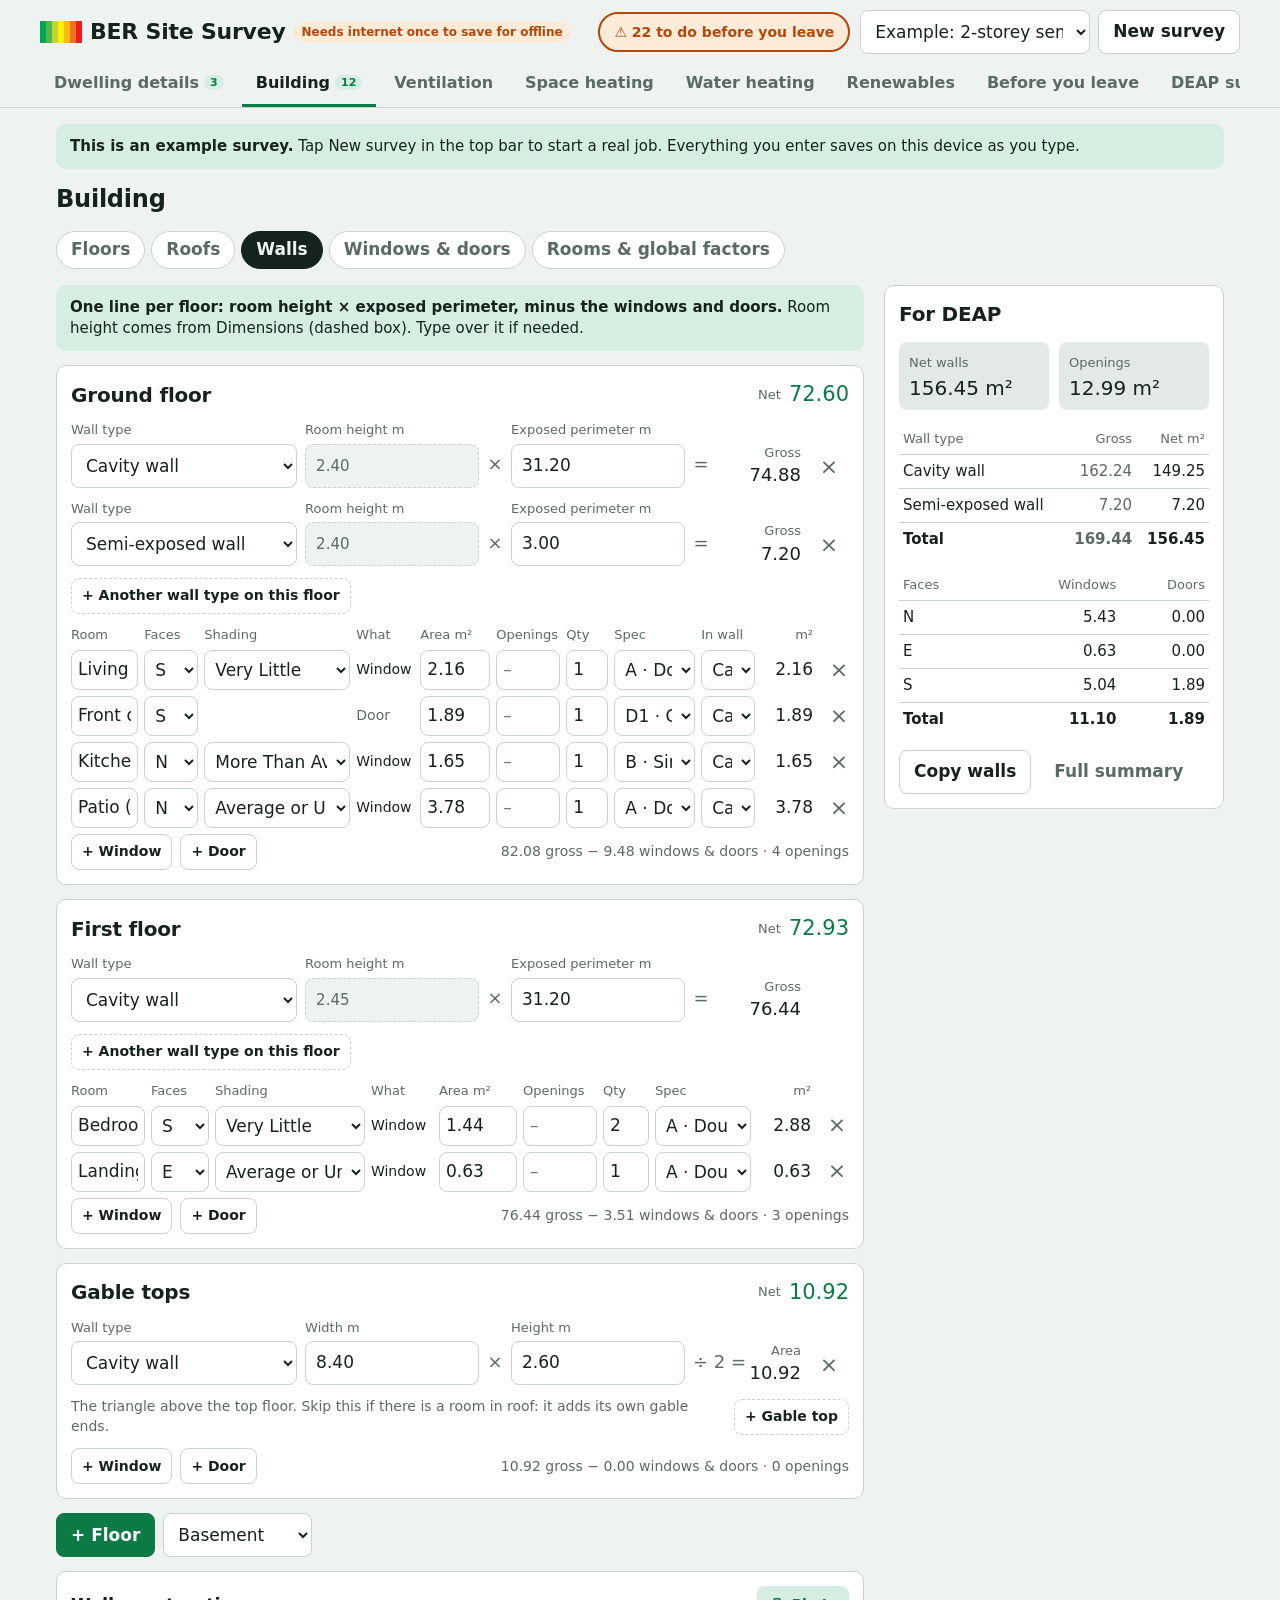
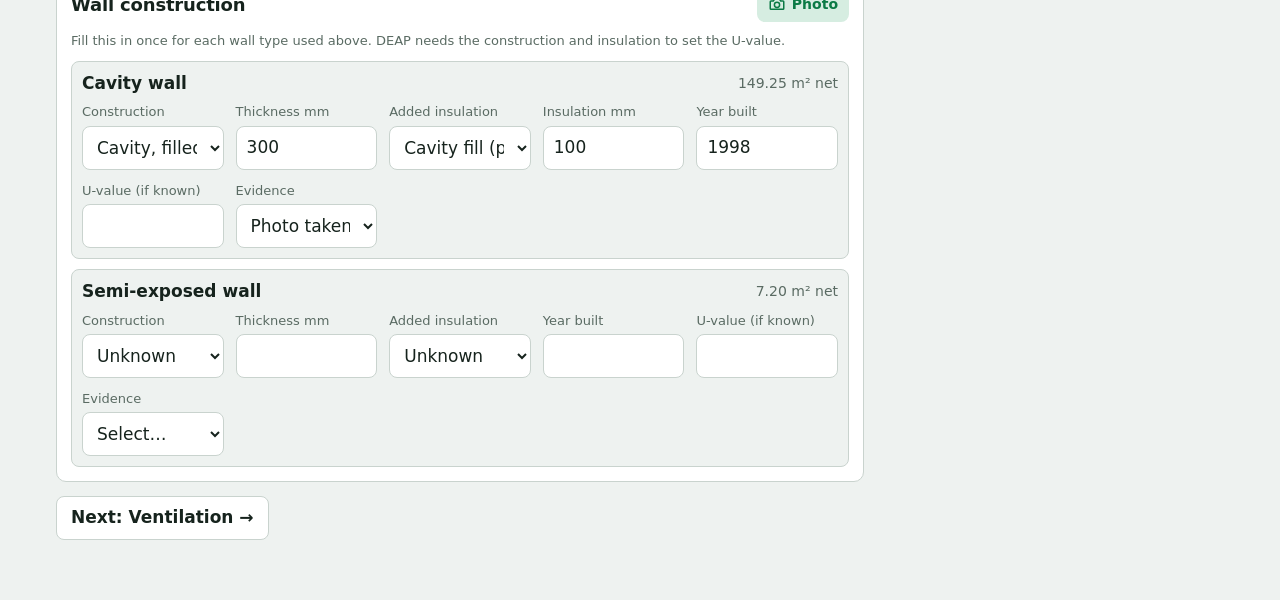
==== index.html @ 6027332b "Secondary heating: Closed stove is now Closed room heater The app option is renamed to DEAP's name, " ====
<!doctype html>
<html lang="en-IE">
<head>
<meta charset="utf-8">
<meta name="viewport" content="width=device-width, initial-scale=1, viewport-fit=cover">
<meta name="apple-mobile-web-app-capable" content="yes">
<meta name="mobile-web-app-capable" content="yes">
<meta name="apple-mobile-web-app-title" content="BER Survey">
<meta name="apple-mobile-web-app-status-bar-style" content="default">
<meta name="theme-color" content="#0b7a45">
<link rel="manifest" href="manifest.webmanifest">
<link rel="apple-touch-icon" href="apple-touch-icon.png">
<link rel="icon" href="icon-192.png">
<title>BER Site Survey</title>
<style>.offline-badge{font:600 12px/1 var(--f-body,system-ui);padding:5px 8px;border-radius:999px;white-space:nowrap}.offline-badge.ok{background:var(--accent-soft,#d6ede1);color:var(--accent,#0b7a45)}.offline-badge.wait{background:var(--warn-soft,#fdebd9);color:var(--warn,#b54708)}</style>
<style>:root{padding-top:env(safe-area-inset-top,0px);padding-bottom:env(safe-area-inset-bottom,0px)}body{margin:0}[hidden]{display:none!important}img{max-width:100%}</style>
<style>
/* Layout: sticky header + six DEAP section tabs; form groups in a two-up grid; walls column with a sticky DEAP totals panel beside it on iPad, stacked on phone */
:root{
  --bg:#eef2f0; --surface:#ffffff; --sunk:#e3e9e6; --line:#c9d3ce;
  --ink:#16231d; --muted:#5a6b63; --accent:#0b7a45; --accent-ink:#ffffff; --accent-soft:#d6ede1;
  --warn:#b54708; --warn-soft:#fdebd9; --danger:#b42318;
  --f-display:-apple-system,BlinkMacSystemFont,"SF Pro Display",system-ui,"Segoe UI",Roboto,sans-serif;
  --f-body:-apple-system,BlinkMacSystemFont,"SF Pro Text",system-ui,"Segoe UI",Roboto,sans-serif;
  --f-num:-apple-system,BlinkMacSystemFont,"SF Pro Text",system-ui,"Segoe UI",Roboto,sans-serif;
  --r:10px;
}
@media (prefers-color-scheme:dark){:root:not([data-theme="light"]){
  --bg:#101714; --surface:#18221d; --sunk:#0c120f; --line:#2c3a33;
  --ink:#e4ece8; --muted:#94a69d; --accent:#3cc47f; --accent-ink:#06170e; --accent-soft:#173828;
  --warn:#f59e4b; --warn-soft:#3a2413; --danger:#f0776b; color-scheme:dark}}
:root[data-theme="dark"]{
  --bg:#101714; --surface:#18221d; --sunk:#0c120f; --line:#2c3a33;
  --ink:#e4ece8; --muted:#94a69d; --accent:#3cc47f; --accent-ink:#06170e; --accent-soft:#173828;
  --warn:#f59e4b; --warn-soft:#3a2413; --danger:#f0776b; color-scheme:dark}
*{box-sizing:border-box}
body{background:var(--bg);color:var(--ink);font:17px/1.4 var(--f-body);-webkit-text-size-adjust:100%;-webkit-font-smoothing:antialiased}
.num,td.n,.v,.wnet,.fcalc{font-variant-numeric:tabular-nums}
button,input,select,textarea{font:inherit;color:inherit}
.num,input[inputmode=decimal],input[inputmode=numeric]{font-family:var(--f-num);font-variant-numeric:tabular-nums}
h1,h2,h3{font-family:var(--f-display);font-weight:700;margin:0;text-wrap:balance;letter-spacing:-.01em}
.label{font-family:var(--f-body);font-weight:500;font-size:13px;color:var(--muted)}

header.top{position:sticky;top:env(safe-area-inset-top,0px);z-index:5;background:var(--bg);border-bottom:1px solid var(--line);padding:10px 16px 0}
.top-row{display:flex;gap:10px;align-items:center;flex-wrap:wrap;max-width:1200px;margin:0 auto}
.brand{display:flex;align-items:center;gap:8px;margin-right:auto}
.bands{display:flex;height:22px}
.bands i{width:6px}
.brand h1{font-size:22px}
.survey-pick{display:flex;gap:8px;align-items:center}
.survey-pick select{max-width:230px}
@media (max-width:520px){.survey-pick{width:100%}.survey-pick select{flex:1;max-width:none}}
.tabs{display:flex;gap:4px;max-width:1200px;margin:8px auto 0;overflow-x:auto}
.tab{border:0;background:none;padding:10px 14px;font-family:var(--f-display);font-weight:600;font-size:16px;color:var(--muted);border-bottom:3px solid transparent;cursor:pointer;white-space:nowrap}
.tab[aria-selected=true]{color:var(--ink);border-bottom-color:var(--accent)}
.tab .soon{font-size:11px;color:var(--muted);margin-left:4px}

main{max-width:1200px;margin:0 auto;padding:16px 16px 60px}
.layout{display:grid;grid-template-columns:minmax(0,1fr) 340px;gap:20px;align-items:start}
@media (max-width:1100px){.layout{grid-template-columns:minmax(0,1fr)}}
.stack{display:flex;flex-direction:column;gap:14px;min-width:0}

input[type=text],input[type=date],input:not([type]),input[inputmode],select,textarea{background:var(--surface);border:1px solid var(--line);border-radius:8px;padding:9px 10px;min-height:44px;width:100%;min-width:0}
input:focus,select:focus,textarea:focus,button:focus-visible{outline:2px solid var(--accent);outline-offset:1px}
.btn{min-height:44px;padding:0 14px;border-radius:8px;border:1px solid var(--line);background:var(--surface);cursor:pointer;font-weight:600;white-space:nowrap}
.btn.primary{background:var(--accent);color:var(--accent-ink);border-color:var(--accent)}
.btn.ghost{background:none;border-color:transparent;color:var(--muted)}
.btn.danger{color:var(--danger)}
.btn.armed{background:var(--danger);color:#fff;border-color:var(--danger)}
.btn.small{min-height:36px;padding:0 10px;font-size:14px}

.intro{background:var(--accent-soft);border-radius:var(--r);padding:12px 14px;font-size:15px}
.intro b{font-weight:600}

.wall{background:var(--surface);border:1px solid var(--line);border-radius:var(--r);padding:14px;display:flex;flex-direction:column;gap:12px}
.wall-head{display:grid;grid-template-columns:76px minmax(0,1fr) 96px 96px;gap:10px;align-items:end}
.wall-head .span2{grid-column:span 2}
.wall-head .wtype{grid-column:1/4}
@media (max-width:520px){.wall-head{grid-template-columns:72px minmax(0,1fr) minmax(0,1fr)}.wall-head>.field:nth-child(2){grid-column:2/4}.wall-head .wtype{grid-column:1/3}}
.field{display:flex;flex-direction:column;gap:4px;min-width:0}
.seg{display:inline-flex;background:var(--sunk);border-radius:8px;padding:3px;gap:2px}
.seg button{border:0;background:none;padding:6px 12px;border-radius:6px;min-height:36px;cursor:pointer;font-weight:600;color:var(--muted)}
.seg button[aria-pressed=true]{background:var(--surface);color:var(--ink);box-shadow:0 1px 2px rgba(0,0,0,.15)}
.dirsel{font-weight:700;font-size:17px;text-align:center;background:var(--accent-soft)!important;border-color:var(--accent)!important}
input.auto::placeholder{color:var(--muted);font-size:15px}
input.auto{border-style:dashed;background:var(--bg)}
.wnetbox{display:flex;flex-direction:column;align-items:flex-end;justify-content:flex-end;min-height:44px}
.wnet{font-family:var(--f-num);font-size:21px;color:var(--accent)}
.wall.floor{gap:12px}
.fline{display:grid;grid-template-columns:minmax(0,1.3fr) minmax(0,1fr) 16px minmax(0,1fr) 16px 84px 40px;gap:8px;align-items:end}
.fline.old{grid-template-columns:minmax(0,1fr) 72px minmax(0,1.2fr) minmax(0,.8fr) 16px minmax(0,.8fr) 16px 84px 40px}
.sym{align-self:end;padding-bottom:11px;color:var(--muted);text-align:center;font-size:18px;white-space:nowrap}
.gross{display:flex;flex-direction:column;justify-content:flex-end;align-items:flex-end;min-height:44px}
.gross .v{font-family:var(--f-num);font-size:18px}
.xsp{width:40px}
.btn.dashed{border-style:dashed}
.ftbl{display:flex;flex-direction:column;gap:6px}
#rirSec{scroll-margin-top:200px}
.oprow{display:grid;grid-template-columns:minmax(0,1fr) 58px 150px 62px 78px 74px 46px minmax(0,1.3fr) 54px 32px;gap:6px;align-items:center}
.oprow.inw{grid-template-columns:minmax(0,1fr) 54px 146px 58px 70px 64px 42px minmax(0,1.2fr) minmax(0,.8fr) 52px 30px}
.oprow select,.oprow input{min-height:40px;padding:6px 6px}
.oph{font-family:var(--f-body);font-weight:500;font-size:13px;color:var(--muted)}
.oprow .r{text-align:right}
.kind{font-size:14px}.kind.door{color:var(--muted)}
@media (max-width:640px){
  .fline,.fline.old{grid-template-columns:1fr 1fr;row-gap:6px}.fline .sym{display:none}.fline .xsp{display:none}
  .oprow,.oprow.inw{grid-template-columns:64px 1fr 1fr 40px;padding:8px;background:var(--bg);border-radius:8px}.oprow>input:first-child{grid-column:1/-1}.oph{display:none}
}
.wrow{display:grid;grid-template-columns:52px minmax(0,1fr) auto 84px;gap:12px;align-items:center;padding:10px 14px}
.wrow .dir{min-height:44px;display:flex;align-items:center;justify-content:center;border-radius:8px;background:var(--accent-soft);font-weight:700;font-size:17px}
.wrow-m{display:flex;flex-direction:column;gap:6px;min-width:0}
.wrow .wnet{text-align:right}
.chips{display:flex;flex-wrap:wrap;gap:8px;align-items:center}
.chip{display:inline-flex;gap:6px;align-items:center;min-height:36px;padding:0 10px;border-radius:18px;background:var(--sunk);font-size:14px;border:0;color:inherit;cursor:pointer}
span.chip{min-height:28px;cursor:default;font-size:13px}
.code{background:var(--accent);color:var(--accent-ink);border-radius:4px;padding:0 6px;font-size:12px;font-weight:700}
.code.door{background:var(--muted);color:var(--surface)}
.code.big{font-size:18px;padding:2px 10px;border-radius:6px}
.oppanel{background:var(--bg);border:1px solid var(--line);border-radius:var(--r);padding:12px;display:flex;flex-direction:column;gap:12px}
.oppanel h4{margin:0;font-family:var(--f-display);font-size:17px}
.opgrid{display:grid;grid-template-columns:repeat(4,minmax(0,1fr));gap:10px}
@media (max-width:520px){.opgrid{grid-template-columns:1fr 1fr}}
.tchips{display:flex;flex-wrap:wrap;gap:6px}
.tchip{min-height:44px;padding:0 12px;border-radius:8px;border:1px solid var(--line);background:var(--surface);font-weight:600;font-size:15px;cursor:pointer}
.tchip[aria-pressed=true]{border:2px solid var(--accent);background:var(--accent-soft)}
.tchip.add{border-style:dashed;color:var(--muted);font-weight:400}
.otype{background:var(--surface)}
.rir{background:var(--surface)}
.rir-in{grid-template-columns:repeat(auto-fill,minmax(150px,1fr))!important}
input.calc{border:1px dashed var(--accent);background:var(--accent-soft)}
input.calc::placeholder{color:var(--accent);opacity:.9}
.label.calc{color:var(--accent)}
.rir-ins{display:grid;grid-template-columns:130px repeat(4,minmax(110px,1fr));gap:8px 10px;align-items:center;min-width:560px}
.sr{position:absolute;width:1px;height:1px;overflow:hidden;clip:rect(0 0 0 0);white-space:nowrap}
.x{min-height:40px;width:40px;border:0;background:none;color:var(--muted);font-size:22px;cursor:pointer;border-radius:8px}

.wall-foot{display:flex;align-items:center;gap:10px;flex-wrap:wrap;border-top:1px dashed var(--line);padding-top:12px}
.warn{background:var(--warn-soft);color:var(--warn);padding:6px 10px;border-radius:8px;font-size:14px}

aside.panel{position:sticky;top:calc(env(safe-area-inset-top,0px) + 110px);background:var(--surface);border:1px solid var(--line);border-radius:var(--r);padding:14px;display:flex;flex-direction:column;gap:14px}
@media (max-width:1100px){aside.panel{position:static}}
.totals{display:grid;grid-template-columns:1fr 1fr;gap:10px}
.totals div{background:var(--sunk);border-radius:8px;padding:8px 10px}
.totals .v{font-family:var(--f-num);font-size:20px;display:block}
.tbl-wrap{overflow-x:auto}
table{border-collapse:collapse;width:100%;font-size:15px}
th,td{text-align:left;padding:6px 4px;border-bottom:1px solid var(--line)}
th{font-family:var(--f-body);font-weight:500;font-size:13px;color:var(--muted)}
td.n,th.n{text-align:right;font-family:var(--f-num);font-variant-numeric:tabular-nums}
tr.tot td{font-weight:600;border-bottom:0}
.muted{color:var(--muted)}
.row{display:flex;gap:8px;flex-wrap:wrap;align-items:center}
.types{display:flex;flex-direction:column;gap:6px}
.types .row input{flex:1}
.note{font-size:14px;color:var(--muted)}
.toast{position:fixed;left:50%;bottom:calc(20px + env(safe-area-inset-bottom,0px));transform:translateX(-50%);background:var(--ink);color:var(--bg);padding:10px 16px;border-radius:8px;font-weight:600;z-index:10}
.card{background:var(--surface);border:1px solid var(--line);border-radius:var(--r);padding:16px;display:flex;flex-direction:column;gap:10px;max-width:760px}
textarea{min-height:140px;font-family:var(--f-num);font-size:13px}
@media (prefers-reduced-motion:no-preference){.wall{transition:border-color .2s}}
.tab .cnt{font-family:var(--f-num);font-size:11px;background:var(--accent-soft);color:var(--accent);border-radius:9px;padding:1px 6px;margin-left:5px;vertical-align:2px}
.xfer summary{cursor:pointer;min-height:28px}
.subnav{display:flex;gap:6px;overflow-x:auto;padding-bottom:2px}
.subnav button{border:1px solid var(--line);background:var(--surface);border-radius:20px;padding:0 14px;min-height:38px;font-weight:600;cursor:pointer;white-space:nowrap;color:var(--muted)}
.subnav button[aria-pressed=true]{background:var(--ink);color:var(--bg);border-color:var(--ink)}
.group{background:var(--surface);border:1px solid var(--line);border-radius:var(--r);padding:14px;display:flex;flex-direction:column;gap:10px;min-width:0}
.group h3{font-size:18px}
.grid{display:grid;grid-template-columns:repeat(auto-fill,minmax(190px,1fr));gap:12px;align-items:start}
.grid .wide{grid-column:1/-1}
.seg.yn button{min-width:56px}
.multi{display:flex;flex-wrap:wrap;gap:6px}
.multi label{display:flex;align-items:center;gap:8px;border:1px solid var(--line);border-radius:8px;padding:0 12px;min-height:44px;cursor:pointer;background:var(--surface)}
.multi input{width:20px;height:20px;accent-color:var(--accent)}
.lrow{border:1px solid var(--line);border-radius:8px;padding:10px;display:flex;flex-direction:column;gap:8px;background:var(--bg)}
.lrow .grid{grid-template-columns:repeat(auto-fill,minmax(140px,1fr));align-items:end}
.lrow-h{display:flex;align-items:center;justify-content:space-between}
.fcalc{background:var(--accent-soft);border-radius:8px;padding:10px 12px;font-family:var(--f-num);font-size:15px}
.hint{font-size:13px;color:var(--muted)}
.report{background:var(--surface);border:1px solid var(--line);border-radius:var(--r);padding:20px;display:flex;flex-direction:column;gap:6px;min-width:0}
.rhead h2{font-size:26px;margin-bottom:6px}
.rsec{display:flex;flex-direction:column;gap:8px;padding-top:14px;min-width:0}
.rsec h3{font-size:21px;border-bottom:2px solid var(--accent);padding-bottom:4px}
.rsec h4{font-family:var(--f-display);font-size:16px;font-weight:600;color:var(--accent);margin:6px 0 0}
.rkv{display:grid;grid-template-columns:minmax(0,200px) minmax(0,1fr);gap:4px 18px;margin:0}
.rkv dt{color:var(--muted)}.rkv dd{margin:0;font-weight:600;min-width:0;overflow-wrap:anywhere}
.rcap{font-weight:600;margin-top:4px}
.rpart{display:flex;flex-direction:column;gap:4px;min-width:0}
.rtbl{font-size:14px;width:auto;min-width:min(100%,420px)}.rtbl td,.rtbl th{padding:5px 8px;white-space:nowrap}
.rtbl tbody tr:nth-child(even){background:var(--sunk)}
.rnone{margin:0;color:var(--muted);font-style:italic}
.checks{background:var(--surface);border:1px solid var(--line);border-radius:var(--r);padding:16px;display:flex;flex-direction:column;gap:10px}
.chip{font-weight:600;font-size:14px;padding:4px 10px;border-radius:14px}
.chip.ok{background:var(--accent-soft);color:var(--accent)}.chip.bad{background:var(--warn-soft);color:var(--warn)}
.chk-list{list-style:none;margin:0;padding:0;display:flex;flex-direction:column}
.chk-list li{display:flex;align-items:center;gap:10px;padding:8px 0;border-top:1px solid var(--line)}
.chk-list .dot{width:10px;height:10px;border-radius:50%;flex:none;background:var(--danger)}
.chk-list li.check .dot{background:var(--warn)}
.leave-badge{font:700 14px/1 var(--f-body,system-ui);padding:9px 14px;border-radius:999px;white-space:nowrap;cursor:pointer;border:2px solid transparent;min-height:40px}
.leave-badge.w{background:var(--warn-soft);color:var(--warn);border-color:var(--warn)}.leave-badge.ok{background:var(--accent-soft);color:var(--accent)}
.lv-grp{display:flex;align-items:center;gap:8px;margin-top:8px;font-weight:800;font-size:14px;letter-spacing:.04em;text-transform:uppercase}
.lv-grp .dot{width:10px;height:10px;border-radius:50%}
.lv-grp.site{color:var(--danger)}.lv-grp.site .dot{background:var(--danger)}
.lv-grp.desk{color:var(--muted)}.lv-grp.desk .dot,.chk-list li.desk .dot{background:var(--muted)}
.lv-grp.noted{color:var(--accent)}.lv-grp.noted .dot,.chk-list li.noted .dot{background:var(--accent)}
.leave .why{font-size:12px;font-weight:600;color:var(--warn);background:var(--warn-soft);border-radius:6px;padding:2px 7px;margin-left:6px;white-space:nowrap}
.leave .chk-list li{flex-wrap:wrap}.leave .chk-list .ct{flex:1 1 220px}
.btn.cam{background:var(--accent-soft);color:var(--accent);border-color:var(--accent)}.btn.muted-b{color:var(--muted)}
.lv-big{display:block;width:100%;margin-top:10px;padding:16px;border-radius:12px;font:800 18px/1.2 var(--f-body,system-ui);text-align:center;border:2px solid var(--line);background:var(--surface);color:var(--ink)}
.lv-big.go{background:var(--accent);border-color:var(--accent);color:#fff;cursor:pointer}
.chk-list .ct{flex:1;min-width:0;display:flex;flex-direction:column}
.chk-list .cs{font-size:13px;color:var(--muted)}
.imgs{display:grid;grid-template-columns:repeat(auto-fill,minmax(220px,1fr));gap:12px}
.img{margin:0;display:flex;flex-direction:column;gap:6px;min-width:0}
.img img{width:100%;max-width:100%;border:1px solid var(--line);border-radius:8px;background:#fff}
.img figcaption{font-weight:600;font-size:14px}
.camhd{display:flex;align-items:center;justify-content:space-between;gap:12px}
.camhd h3{margin:0}
.btn.camb{display:inline-flex;align-items:center;gap:6px;color:var(--accent);background:var(--accent-soft);border-color:transparent;flex:none}
.pstrip{display:flex;gap:10px;flex-wrap:wrap}
.pfig{margin:0;width:112px;display:flex;flex-direction:column;gap:2px}
.pfig .pth{padding:0;border:1px solid var(--line);border-radius:8px;overflow:hidden;width:112px;height:96px;background:#fff;cursor:pointer;display:block}
.pfig .pth img{width:100%;height:100%;object-fit:cover;display:block}
.pfig input{border:0;border-bottom:1px solid transparent;border-radius:0;background:none;padding:2px 0;min-height:0;font-size:13px;color:var(--muted);width:100%;text-overflow:ellipsis}
.pfig input:focus{border-bottom-color:var(--accent);color:var(--ink);outline:none}
.prow{display:grid;grid-template-columns:170px 1fr;gap:12px;padding:12px 0;border-top:1px solid var(--line)}
.prow:first-child{border-top:0}
.prow .sn{font-weight:600;font-size:15px}.prow .sn small{display:block;font-weight:400;color:var(--muted);font-size:13px}
@media (max-width:560px){.prow{grid-template-columns:1fr}}
.pview{position:fixed;inset:0;z-index:50;background:rgba(0,0,0,.82);display:flex;flex-direction:column;align-items:center;justify-content:center;gap:12px;padding:20px}
.pview img{max-width:100%;max-height:calc(100% - 120px);border-radius:8px;background:#fff}
.pview .cap{color:#fff;font-weight:600;text-align:center}
.two{display:grid;grid-template-columns:repeat(auto-fit,minmax(min(100%,420px),1fr));gap:14px;align-items:start}
.ent-top{display:flex;gap:10px;align-items:center;flex-wrap:wrap}
.ent-top h2{font-size:22px;margin-right:auto}
.prog{height:8px;background:var(--sunk);border-radius:4px;overflow:hidden;width:100%}
.prog i{display:block;height:100%;background:var(--accent)}
.subnav .left{font-family:var(--f-num);font-size:12px;margin-left:6px;opacity:.75}
.subnav button.alldone{color:var(--accent)}
.ents{background:var(--surface);border:1px solid var(--line);border-radius:var(--r);overflow:hidden}
.ent{display:grid;grid-template-columns:52px minmax(0,220px) minmax(0,1fr);gap:4px 12px;align-items:center;padding:8px 12px 8px 4px;border-bottom:1px solid var(--line)}
.ent:last-child{border-bottom:0}
.ent-cap{padding:12px 14px 6px;font-family:var(--f-display);font-weight:600;font-size:17px;border-bottom:1px solid var(--line);background:var(--sunk)}
.ent-k{color:var(--muted);min-width:0;overflow-wrap:anywhere}
.ent-v{display:flex;flex-wrap:wrap;gap:6px;min-width:0}
.ent.done .ent-k,.ent.done .cp{opacity:.45}
.ent.done .cp b{text-decoration:line-through}
.ent.info{grid-template-columns:52px minmax(0,220px) minmax(0,1fr);background:var(--sunk)}
.tick{width:44px;height:44px;border-radius:10px;border:2px solid var(--line);background:var(--surface);cursor:pointer;font-size:22px;line-height:1;color:var(--accent-ink);justify-self:center}
.tick[aria-checked=true]{background:var(--accent);border-color:var(--accent)}
.cp{display:inline-flex;flex-direction:column;align-items:flex-start;gap:0;text-align:left;border:1px solid var(--line);background:var(--bg);border-radius:8px;padding:5px 10px;min-height:44px;justify-content:center;cursor:pointer;max-width:100%}
.cp b{font-weight:600;overflow-wrap:anywhere;white-space:pre-wrap}
.cp .label{font-size:11px}
.cp:active{background:var(--accent-soft)}
@media (max-width:600px){.ent{grid-template-columns:52px minmax(0,1fr)}.ent-v{grid-column:2}}
</style>

<header class="top">
  <div class="top-row">
    <div class="brand">
      <div class="bands" aria-hidden="true"><i style="background:#00a651"></i><i style="background:#50b848"></i><i style="background:#bed630"></i><i style="background:#fff200"></i><i style="background:#fdb913"></i><i style="background:#f37021"></i><i style="background:#ed1c24"></i></div>
      <h1>BER Site Survey</h1>
      <span class="offline-badge" id="offlineBadge" hidden></span>
    </div>
    <button class="leave-badge" id="leaveBadge" hidden></button>
    <div class="survey-pick">
      <select id="surveySel" aria-label="Current survey"></select>
      <button class="btn" id="newSurvey">New survey</button>
    </div>
  </div>
  <nav class="tabs" role="tablist" id="tabs"></nav>
</header>

<main id="main"></main>
<div class="toast" id="toast" hidden></div>

<script>
(function(){
const KEY='ber-survey-v1';
const ORIENTS=['N','NE','E','SE','S','SW','W','NW'];
const DEFAULT_TYPES=['Cavity wall','Solid wall','Timber frame','Hollow block','Semi-exposed wall','Unknown'];
// ---- DEAP survey schema ----
const YN={type:'yn'};
const OVERSHADE=['None or very little','Modest','Significant','Heavy'];
// window overshading in DEAP's own words, set on each window
const WIN_SHADE=['Very Little','Average or Unknown','More Than Average','Heavy'];
const OLD_SHADE={'None or very little':'Very Little','Modest':'Average or Unknown','Significant':'More Than Average','Heavy':'Heavy'};
const opShade=o=>o.kind==='door'?'':o.shade||'';
const FUELS=['Heating oil','Mains gas','Bulk LPG','Bottled LPG','Electricity','Wood pellets (bags)','Wood pellets (bulk)','Wood logs','Wood chips','Coal','Anthracite','Smokeless fuel','Solid multi-fuel','Peat briquettes','Sod peat','None'];
const F=(id,label,o)=>Object.assign({id,label,type:'text'},o||{});
const N=(id,label,o)=>F(id,label,Object.assign({type:'num'},o));
const S_=(id,label,options,o)=>F(id,label,Object.assign({type:'select',options},o));
const B=(id,label,o)=>F(id,label,Object.assign({type:'yn'},o));
const NOTES=id=>({title:'Notes',fields:[F(id||'notes','Notes',{type:'textarea',wide:1})]});
const is=(k,...v)=>d=>v.includes(d[k]);

const EVID=['Measured on site','Photo taken','Receipt / cert','Homeowner info','Assumed / default'];
const WALL_FIELDS=[
  S_('cons','Construction',['Unknown','Cavity, unfilled','Cavity, filled','Solid masonry','Hollow block','Stone','Timber frame','Steel frame','Other']),
  N('thick','Thickness mm',{int:1}),
  S_('ins','Added insulation',['Unknown','None','Cavity fill (pumped bead / fibre)','Internal dry-lining','External insulation','Built-in insulation (new build)']),
  N('insmm','Insulation mm',{int:1,show:d=>d.ins&&d.ins!=='None'&&d.ins!=='Unknown'}),
  F('year','Year built'),N('u','U-value (if known)'),S_('ev','Evidence',EVID)];

const WIN_FIELDS=[
  S_('glazing','Glazing type',['Single','Double','Double low-E','Triple','Triple low-E','Secondary glazing']),
  S_('frame','Frame',['PVC','Wood','Metal','Metal with thermal break','Composite']),
  S_('gap','Gap',['6 mm','12 mm','16 mm or more'],{show:d=>d.glazing!=='Single'}),S_('fill','Gas fill',['Air','Argon','Unknown'],{show:d=>d.glazing!=='Single'}),
  N('win_u','U-value (if certified)'),S_('win_u_src','U-value evidence',['Cert / datasheet on file','Label seen on window','None, use DEAP default']),F('win_year','Year installed')];
const DOOR_FIELDS=[S_('doortype','Door type',['Solid wood','Half glazed','Fully glazed','PVC','Composite','Insulated steel']),N('door_u','U-value (if certified)'),S_('door_u_src','U-value evidence',['Cert / datasheet on file','None, use DEAP default'])];
// Tab and field order follow the DEAP software tabs as listed in SEAI's DEAP Survey Guide
const PART=S_('part','Part of house',['Original','Extension 1','Extension 2','Extension 3']);
const SECTIONS=[
  {id:'details',name:'Dwelling details',groups:[
    {title:'Property',fields:[
      N('mprn','MPRN',{int:1}),
      F('_name','Property address',{wide:1}),
      F('eircode','Eircode'),F('county','County'),
      S_('dtype','Dwelling type',['Ground-floor apartment','Mid-floor apartment','Top-floor apartment','End of terrace house','Mid-terrace house','Semi-detached house','Detached house','Maisonette','Basement apartment']),
      N('year','Dwelling age (year built)',{int:1}),
      B('ext','Is there an extension?'),F('extyear','Extension age (year built)',{show:is('ext','Yes'),hint:'List each, e.g. 1995, 2008'}),
      N('storeys','No. of storeys',{int:1}),N('rooms','No. of habitable rooms',{int:1})]},
    {title:'Rating',fields:[
      S_('purpose','Purpose of rating',['Sale','Letting','Grant support','New dwelling for owner occupation','Other']),
      S_('rtype','Type of rating',['Existing','Provisional','New final']),
      F('date','Date of survey',{type:'date'}),F('client','Client'),F('client_tel','Client phone'),
      F('planning','Planning ref (new dwellings)')]},
    {title:'Sketches & photos',custom:'images'},
    {title:'Comment box',fields:[F('notes','Comments',{type:'textarea',wide:1})]}]},
  {id:'building',name:'Building',subs:[
    {id:'dims',name:'Floors',groups:[
      {title:'Storey heights and floor areas',hint:'Internal dimensions per storey. Room height is floor to ceiling. Enter room in roof as its own storey.',fields:[
        F('storeys','Storeys',{type:'list',add:'+ Storey',cols:[S_('level','Level',['Ground floor','First floor','Second floor','Third floor','Room in roof','Basement']),N('area','Floor area m²'),N('height','Storey height m')]}),
        F('_c','',{type:'calc',calc:'dims'})]},
      {title:'Living area',fields:[N('living','Living area m²',{hint:'Largest public room plus any open-plan space'}),F('_c2','',{type:'calc',calc:'livingFrac'})]},
      {title:'Heat loss floors',fields:[
        F('floors','Heat loss floors',{type:'list',add:'+ Heat loss floor',cols:[
          PART,S_('type','Floor type',['Solid ground floor','Suspended timber','Suspended concrete','Exposed floor (over outside air)','Semi-exposed (over garage)']),
          N('area','Area m²'),N('perim','Exposed perimeter m'),N('ins','Insulation mm'),N('u','U-value (if known)'),S_('ev','Evidence',EVID)]})]},
      NOTES()]},
    {id:'roofs',name:'Roofs',groups:[
      {title:'Heat loss roofs',fields:[
        F('roofs','Roofs',{type:'list',add:'+ Roof',cols:[
          PART,S_('type','Roof type',['Pitched, insulated at joists','Pitched, insulated at rafters','Flat roof','Room in roof'],{onpick:rirPick}),
          S_('attic','Attic space',['Ventilated','Unventilated','No attic']),
          N('area','Area m²'),N('ins','Insulation mm'),S_('mat','Insulation type',['Mineral wool','PIR / PUR board','EPS','Sheep wool','Unknown']),N('u','U-value (if known)'),S_('ev','Evidence',EVID)]})]},
      {title:'Room in roof',custom:'rir'},
      NOTES()]},
    {id:'walls',name:'Walls',walls:true},
    {id:'openings',name:'Windows & doors',groups:[
      {title:'Window types',custom:'wintypes'},
      {title:'Door types',custom:'doortypes'},
      {title:'Windows/doors draught stripping',fields:[
        N('op_total','Total openings',{int:1,phFn:()=>'('+wallOpCount()+' on walls)',hint:'Leave blank to use the openings from your walls'}),
        N('op_strip','Openings draught stripped',{int:1}),
        F('_c','',{type:'calc',calc:'drstrip'})]},
      {title:'What DEAP gets',custom:'deaplines'},
      {title:'Roof lights',fields:[
        F('rooflights','Roof lights',{type:'list',add:'+ Roof light',cols:[N('w','Width m'),N('h','Height m'),N('qty','Qty',{int:1}),S_('orient','Faces',['Horizontal'].concat(ORIENTS)),N('pitch','Pitch °')]})]},
      NOTES()]},
    {id:'fabric',name:'Rooms & global factors',groups:[
      {title:'Thermal bridging',fields:[
        S_('tb','Thermal bridging factor',['Default 0.15','Acceptable Construction Details 0.08','Calculated value']),
        N('y','y-value W/m²K',{show:is('tb','Calculated value')})]},
      {title:'Thermal mass',fields:[S_('mass','Thermal mass category',['Low','Medium-low','Medium','Medium-high','High'])]},
      NOTES()]}
  ]},
  {id:'vent',name:'Ventilation',groups:[
    {title:'Infiltration due to openings',fields:[
      N('chimneys','Chimneys',{int:1}),N('flues','Open flues',{int:1}),N('fans','Intermittent fans',{int:1}),
      N('vents','Background / passive vents',{int:1}),N('flueless','Flueless combustion room heaters',{int:1}),
      B('lobby','Draught lobby')]},
    {title:'Structural air tightness',fields:[
      B('tested','Pressure test done'),
      N('q50','Result m³/(h·m²) at 50 Pa',{show:is('tested','Yes')}),F('testcert','Test cert ref',{show:is('tested','Yes')}),
      S_('structure','Structure type',['Masonry','Timber frame or steel frame'],{show:d=>d.tested!=='Yes'}),
      S_('susfloor','Ground floor',['Solid','Suspended, sealed','Suspended, unsealed'],{show:d=>d.tested!=='Yes'}),
      N('hatches','Attic hatches',{int:1,show:d=>d.tested!=='Yes'}),N('hatches_ds','Attic hatches draught stripped',{int:1,show:d=>d.tested!=='Yes'}),
      S_('sheltered','Sheltered sides',['0','1','2','3','4'])]},
    {title:'Ventilation method',fields:[
      S_('mech','Ventilation method',['Natural ventilation','Positive input from loft','Positive input from outside','Whole-house extract','Balanced, with heat recovery (MVHR)','Balanced, no heat recovery']),
      F('mv_model','Make & model',{show:d=>d.mech&&d.mech!=='Natural ventilation'}),
      N('sfp','Specific fan power W/(l/s)',{show:d=>d.mech&&d.mech!=='Natural ventilation'}),
      N('hre','Heat recovery efficiency %',{show:is('mech','Balanced, with heat recovery (MVHR)')}),
      S_('ducts','Ducting',['Rigid','Flexible','Rigid and flexible'],{show:d=>d.mech&&d.mech!=='Natural ventilation'}),
      S_('ductins','Ducts insulated',['Yes','No','Not applicable'],{show:is('mech','Balanced, with heat recovery (MVHR)')})]},
    NOTES()]},
  {id:'heat',name:'Space heating',groups:[
    {title:'Main space and water heating system',fields:[
      S_('src','Heat source',['Oil boiler','Gas boiler','LPG boiler','Solid fuel boiler','Biomass boiler','Heat pump, air to water','Heat pump, ground to water','Heat pump, exhaust air','Electric storage heaters','Direct electric heaters','Solid fuel stove with back boiler','Range cooker boiler','Group heating scheme','District heating scheme','CHP','None']),
      S_('fuel','Fuel',FUELS),F('make','Make & model',{hint:'For HARP database lookup'}),
      N('eff','Efficiency % / SPF'),S_('eff_src','Efficiency evidence',['HARP database','Manufacturer datasheet','Commissioning cert','DEAP default']),F('harp','HARP reference'),F('hyear','Year installed'),
      B('cond','Condensing',{show:d=>/boiler/i.test(d.src||'')}),
      S_('flue','Flue type',['Open','Balanced','Fan assisted'],{show:d=>/boiler/i.test(d.src||'')}),
      B('inside','Boiler in heated space',{show:d=>/boiler/i.test(d.src||'')}),
      N('flow','Design flow temp °C',{show:d=>/heat pump/i.test(d.src||'')}),
      N('dlf','Distribution loss factor',{show:is('src','Group heating scheme','District heating scheme')})]},
    {title:'Controls and responsiveness',fields:[
      S_('emit','Heat emitters',['Radiators','Underfloor heating','Radiators and underfloor','Fan coil units','Storage heaters','Room heaters','Warm air']),
      F('controls','Controls present',{type:'multi',wide:1,options:['Programmer','Time switch','Room thermostat','Programmable room thermostat','Cylinder thermostat','TRVs','Boiler interlock','Time and temperature zone control','Weather compensator','Load compensator','Delayed start thermostat','Flow switch','Bypass','Boiler energy manager']})]},
    {title:'Pumps and fans',fields:[
      B('pump','Central heating pump'),B('pump_in','Pump in heated space',{show:is('pump','Yes')}),
      B('oilpump_in','Oil boiler fuel pump inside',{show:is('fuel','Heating oil')}),
      B('fluefan','Gas boiler flue fan',{show:d=>/Mains gas|LPG/.test(d.fuel||'')}),
      B('warmair','Warm air heating or fan coil radiators')]},
    {title:'Secondary heating system',fields:[
      S_('sec','Secondary system',['None','Open fire in grate','Open fire with back boiler','Closed room heater','Gas fire','Electric heater','Flueless gas heater','Other']),
      S_('secfuel','Fuel',FUELS,{show:d=>d.sec&&d.sec!=='None'}),N('seceff','Efficiency %',{show:d=>d.sec&&d.sec!=='None'})]},
    NOTES()]},
  {id:'water',name:'Water heating',groups:[
    {title:'Options',fields:[
      S_('src','Water heat source',['Same as main space heating','Secondary heating system','Electric immersion only','Instantaneous electric','Heat pump','Group heating scheme','Other']),
      B('combi','Combi boiler'),
      B('distloss','Distribution losses'),B('storeloss','Storage losses'),
      B('summer_imm','Supplementary electric water heating in summer'),
      S_('imm','Immersion',['None','Single','Dual'])]},
    {title:'Storage',fields:[
      B('cyl','Hot water cylinder'),
      N('vol','Water storage volume L',{show:is('cyl','Yes')}),
      S_('cylins','Insulation type',['Factory insulated','Loose jacket','None'],{show:is('cyl','Yes')}),
      N('cylmm','Insulation thickness mm',{show:is('cyl','Yes')}),
      B('indoors','Storage indoors',{show:is('cyl','Yes')}),
      B('cylstat','Cylinder thermostat',{show:is('cyl','Yes')}),
      S_('primins','Primary pipework insulated',['None','First 1 m from cylinder','All accessible pipework','Fully insulated'],{show:is('cyl','Yes')}),
      S_('primcirc','Primary circuit',['Pumped','Gravity'],{show:is('cyl','Yes')}),
      B('septime','Water separately timed',{show:is('cyl','Yes')})]},
    {title:'Showers and baths',fields:[
      F('showers','Showers',{type:'list',add:'+ Shower',cols:[S_('type','Shower type',['Vented mixer','Electric','Pumped / power','Mains pressure mixer']),N('flow','Flow l/min'),S_('restrict','Flow restrictor',['No','Yes']),S_('wwhr','WWHR',['No','Yes'])]}),
      N('baths','Baths',{int:1})]},
    {title:'Solar',fields:[
      B('solar','Solar thermal panels'),
      S_('coll','Collector type',['Flat plate','Evacuated tube'],{show:is('solar','Yes')}),
      N('aper','Aperture area m²',{show:is('solar','Yes')}),
      N('eta0','Zero loss collector efficiency',{show:is('solar','Yes')}),N('a1','Collector heat loss coefficient',{show:is('solar','Yes')}),
      S_('sorient','Orientation',ORIENTS,{show:is('solar','Yes')}),N('spitch','Tilt °',{show:is('solar','Yes')}),
      S_('sshade','Overshading',OVERSHADE,{show:is('solar','Yes')}),
      N('svol','Dedicated solar storage L',{show:is('solar','Yes')}),F('smodel','Make & model',{show:is('solar','Yes')})]},
    NOTES()]},
  {id:'gen',name:'Renewables',groups:[
    {title:'Solar PV',fields:[
      F('pv','PV arrays',{type:'list',add:'+ PV array',cols:[N('panels','Number of panels',{int:1}),N('wp','Peak power per panel W'),N('kwp','Array peak power kWp'),S_('orient','Orientation',ORIENTS),N('pitch','Tilt °'),S_('shade','Overshading',OVERSHADE),S_('ev','Evidence',['Cert / commissioning report','Panel label','Estimated'])]}),
      N('battery','Battery kWh'),F('pvmodel','Panels / inverter make')]},
    {title:'Wind',fields:[B('wind','Wind turbine'),N('windkw','Rated output kW',{show:is('wind','Yes')}),N('hub','Hub height m',{show:is('wind','Yes')})]},
    {title:'Micro-CHP',fields:[B('chp','Micro-CHP'),F('chpmodel','Make & model',{show:is('chp','Yes')}),N('chpeff','Electrical efficiency %',{show:is('chp','Yes')})]},
    NOTES()]},
  {id:'leave',name:'Before you leave',util:true},
  {id:'summary',name:'DEAP summary',util:true},
  {id:'entry',name:'Enter in DEAP',util:true},
  {id:'backup',name:'Backup',util:true}
];
const BSUBS=SECTIONS[1].subs;
const uid=()=>Math.random().toString(36).slice(2,9);
const n=v=>{const x=parseFloat(String(v).replace(',','.'));return isFinite(x)?x:0};
const f2=v=>(Math.round(v*100)/100).toFixed(2);

function blankWall(o){return Object.assign({id:uid(),name:'',orient:'S',type:DEFAULT_TYPES[0],shape:'rect',L:'',H:'',apex:'',area:'',ops:[]},o||{})}
function blankOp(kind,o){return Object.assign({id:uid(),kind:kind,name:'',a:'',qty:'1'},o||{})}
function newSurvey(name){return {id:uid(),name:name||'New survey',created:Date.now(),types:DEFAULT_TYPES.slice(),walls:[],data:{}}}
function exampleSurvey(){
  const s=newSurvey('Example: 2-storey semi');
  s.example=true;
  s.data={details:{dtype:'Semi-detached house',year:'1998',storeys:'2'},dims:{storeys:[{level:'Ground floor',area:'48.5',height:'2.40'},{level:'First floor',area:'48.5',height:'2.45'}],living:'16.2'},walltypes:{'Cavity wall':{cons:'Cavity, filled',thick:'300',ins:'Cavity fill (pumped bead / fibre)',insmm:'100',year:'1998',ev:'Photo taken'}},openings:{glazing:'Double',frame:'PVC',gap:'16 mm or more',doortype:'Composite'}};
  const A=(o)=>blankOp('window',o),D=(o)=>blankOp('door',o);
  s.walls=[
    blankWall({level:'Ground floor',name:'Ground floor',orient:'',L:'31.20',ops:[A({orient:'S',name:'Living',a:'2.16',shade:'Very Little'}),D({orient:'S',name:'Front door',a:'1.89'}),A({orient:'N',name:'Kitchen',a:'1.65',shade:'More Than Average',g:{glazing:'Single',frame:'Wood'}}),A({orient:'N',name:'Patio (glazed)',a:'3.78',shade:'Average or Unknown'})]}),
    blankWall({level:'Ground floor',name:'Ground floor',orient:'',type:'Semi-exposed wall',L:'3.00'}),
    blankWall({level:'First floor',name:'First floor',orient:'',L:'31.20',ops:[A({orient:'S',name:'Bedrooms',a:'1.44',qty:'2',shade:'Very Little'}),A({orient:'E',name:'Landing',a:'0.63',shade:'Average or Unknown'})]}),
    blankWall({shape:'tri',name:'Gable top',orient:'',L:'8.40',apex:'2.60'})
  ];
  return s;
}

let db;
function load(raw){
  if(raw===undefined){try{raw=localStorage.getItem(KEY)}catch(e){raw=null}}
  try{db=JSON.parse(raw||'null')}catch(e){db=null}
  if(!db||!db.surveys||!Object.keys(db.surveys).length){const s=exampleSurvey();db={surveys:{[s.id]:s},current:s.id,tab:'walls'}}
  if(!db.surveys[db.current])db.current=Object.keys(db.surveys)[0];
  Object.values(db.surveys).forEach(s=>{s.data=s.data||{};delete s.dwelling;const d=s.data;
    // v6: heat loss floors live on the Floors tab; draught stripping moved to Windows & doors; water source renamed
    if(d.floors&&d.floors.floors){d.dims=d.dims||{};if(!d.dims.floors)d.dims.floors=d.floors.floors;delete d.floors}
    if(d.vent&&(d.vent.op_total||d.vent.op_strip)){d.openings=d.openings||{};['op_total','op_strip'].forEach(k=>{if(d.vent[k]&&!d.openings[k])d.openings[k]=d.vent[k];delete d.vent[k]})}
    if(d.water&&d.water.src==='Main space heating system')d.water.src='Same as main space heating';
    if(d.water&&d.water.src==='Combi boiler'){d.water.src='Same as main space heating';d.water.combi='Yes'}
    if(d.details&&d.details.extyear&&!d.details.ext)d.details.ext='Yes';
    if(s.types&&!s.types.includes('Unknown'))s.types.push('Unknown');
    // new surveys used to start with an empty wall-by-wall line ("Front"), which showed as an older survey and hid the floor cards
    if(Array.isArray(s.walls))s.walls=s.walls.filter(w=>w.level||w.shape==='tri'||w.rir||['L','H','area','apex'].some(k=>hasVal(w[k]))||(w.ops||[]).length);
    migrateOps(s)});
  if(db.tab==='walls'){db.tab='building';db.sub='walls'}
  if(!SECTIONS.some(x=>x.id===db.tab))db.tab='details';
  db.sub=db.sub||'dims';
}
let saveT;
// the surveys are saved twice: in localStorage, and in IndexedDB (much more room) as a second copy.
// On opening, whichever copy is newer wins, so a full localStorage can't lose typed work.
let savedSinceBoot=false;
function save(){clearTimeout(saveT);saveT=setTimeout(()=>{savedSinceBoot=true;db.savedAt=Date.now();const j=JSON.stringify(db);let ok=false;
  try{localStorage.setItem(KEY,j);ok=true}catch(e){}
  const done=ok2=>{if(!ok&&!ok2)toast('Could not save on this device. Go to Backup and copy this survey now')};
  if(IDB.db)idbReq('kv','readwrite',st=>st.put(j,'db')).then(()=>done(true),()=>done(false));else done(false)},250)}
const cur=()=>db.surveys[db.current];

// ---- geometry ----
// a wall with no height of its own takes the storey heights added up (room in roof and basement left out)
const autoH=s=>(((s.data||{}).dims||{}).storeys||[]).filter(r=>!/roof|basement/i.test(r.level||'')).reduce((a,r)=>a+n(r.height),0);
const wallH=w=>hasVal(w.H)?n(w.H):w.level?levelH(cur(),w.level):autoH(cur());
function gross(w){
  if(w.shape==='area')return n(w.area);
  if(w.shape==='tri')return 0.5*n(w.L)*n(w.apex);
  const r=n(w.L)*wallH(w);
  return w.shape==='gable'?r+0.5*n(w.L)*n(w.apex):r;
}
// an area typed in directly wins over width × height
const opEach=o=>hasVal(o.a)?n(o.a):n(o.w)*n(o.h);// w × h only on data not yet migrated
const opArea=o=>opEach(o)*Math.max(0,Math.round(n(o.qty)||0));
const opSize=o=>hasVal(o.a)?f2(n(o.a))+' m² each':f2(n(o.w))+' × '+f2(n(o.h));
const opsArea=w=>w.ops.reduce((a,o)=>a+opArea(o),0);
const net=w=>gross(w)-opsArea(w);

// ---- ui helpers ----
const $=s=>document.querySelector(s);
function el(tag,attrs,...kids){const e=document.createElement(tag);for(const k in attrs||{}){const v=attrs[k];if(k==='class')e.className=v;else if(k.startsWith('on'))e.addEventListener(k.slice(2),v);else if(v===true)e.setAttribute(k,'');else if(v!==false&&v!=null)e.setAttribute(k,v)}for(const c of kids.flat(Infinity)){if(c==null||c===false)continue;e.append(c.nodeType?c:document.createTextNode(c))}return e}
function toast(msg){const t=$('#toast');t.textContent=msg;t.hidden=false;clearTimeout(toast.t);toast.t=setTimeout(()=>t.hidden=true,1800)}
function numInput(id,val,label,oninput){return el('input',{id,inputmode:'decimal',value:val,placeholder:'0.00','aria-label':label,autocomplete:'off',oninput})}
function armButton(label,onConfirm,cls){
  const b=el('button',{class:'btn small danger '+(cls||'')},label);
  b.addEventListener('click',()=>{if(b.dataset.armed){onConfirm()}else{b.dataset.armed='1';b.classList.add('armed');b.textContent='Tap again to delete';setTimeout(()=>{if(b.isConnected){delete b.dataset.armed;b.classList.remove('armed');b.textContent=label}},3000)}});
  return b;
}
async function copy(text,ta){
  try{await navigator.clipboard.writeText(text);toast('Copied')}
  catch(e){if(ta){ta.focus();ta.select();toast('Select all and copy')}else toast('Copy not available here')}
}

// ---- header ----
function renderHeader(){
  const sel=$('#surveySel');sel.innerHTML='';
  Object.values(db.surveys).sort((a,b)=>b.created-a.created).forEach(s=>sel.append(el('option',{value:s.id,selected:s.id===db.current},s.name||'Untitled')));
  {const b=$('#leaveBadge'),s=cur(),k=s?leftCount(s):0;b.hidden=!s;b.className='leave-badge '+(k?'w':'ok');b.textContent=k?'⚠ '+k+' to do before you leave':'✓ Good to leave'}
  const tabs=$('#tabs');tabs.innerHTML='';
  SECTIONS.forEach(sec=>{const c=sec.util?0:filled(sec);tabs.append(el('button',{class:'tab',role:'tab','aria-selected':String(db.tab===sec.id),onclick:()=>{db.tab=sec.id;save();render();scrollTo(0,0)}},sec.name,c?el('span',{class:'cnt'},c):null))});
}
$('#leaveBadge').addEventListener('click',()=>{db.tab='leave';save();render();scrollTo(0,0)});
$('#surveySel').addEventListener('change',e=>{db.current=e.target.value;save();render()});
$('#newSurvey').addEventListener('click',()=>{const s=newSurvey('Survey '+new Date().toLocaleDateString('en-IE'));s.data.details={date:new Date().toISOString().slice(0,10)};db.surveys[s.id]=s;db.current=s.id;db.tab='details';save();render();setTimeout(()=>{const i=$('#svName');i&&i.focus();i&&i.select()},50)});

// ---- walls ----
// measured the way it's done on site: per floor, room height × exposed perimeter, less that floor's windows and doors.
// each line is a wall in s.walls (level set); gable tops are shape 'tri'; walls without a level are from older surveys
let addingType=null;
const LEVELS=['Basement','Ground floor','First floor','Second floor','Third floor'];
const levelH=(s,lv)=>{const r=(((s.data||{}).dims||{}).storeys||[]).find(x=>x.level===lv);return r?n(r.height):0};
const opDir=(o,w)=>o.orient||w.orient||'';
const lastOp={};
function floorLevels(s){
  const st=(((s.data||{}).dims||{}).storeys||[]).map(r=>r.level).filter(l=>l&&!/roof/i.test(l));
  const used=s.walls.filter(w=>w.level).map(w=>w.level);
  const all=[...new Set(st.concat(used))];
  return all.length?all.sort((a,b)=>LEVELS.indexOf(a)-LEVELS.indexOf(b)):['Ground floor'];
}
const addLine=(s,o)=>{const w=blankWall(Object.assign({shape:'rect',orient:''},o));s.walls.push(w);return w};
function typeSel(w,s){
  const tsel=el('select',{id:'wt-'+w.id,'aria-label':'Wall type',onchange:e=>{if(e.target.value==='__new'){addingType=w.id}else{w.type=e.target.value;addingType=null}save();render()}});
  const types=s.types.includes(w.type)?s.types:s.types.concat(w.type);
  types.forEach(t=>tsel.append(el('option',{value:t,selected:t===w.type&&addingType!==w.id},t)));
  tsel.append(el('option',{value:'__new',selected:addingType===w.id},'+ New wall type…'));
  return tsel;
}
function newTypeEl(w,s){
  const ni=el('input',{id:'nt-'+w.id,value:'',placeholder:'e.g. Extension cavity wall 2005'});
  const addT=()=>{const v=ni.value.trim();if(!v)return;if(!s.types.includes(v))s.types.push(v);w.type=v;addingType=null;save();render();toast('Wall type added. Fill in its construction and year below')};
  ni.addEventListener('keydown',e=>{if(e.key==='Enter')addT()});
  setTimeout(()=>{const x=document.getElementById('nt-'+w.id);x&&x.focus()},30);
  return el('div',{class:'intro',style:'display:flex;flex-direction:column;gap:8px'},el('label',{for:'nt-'+w.id,style:'font-weight:600'},'Name the new wall type'),
    el('span',{class:'hint'},'Use a separate type for an extension or any wall built differently, so it gets its own year and construction.'),
    el('div',{class:'row'},ni,el('button',{class:'btn primary',onclick:addT},'Add'),el('button',{class:'btn ghost',onclick:()=>{addingType=null;render()}},'Cancel')));
}
const upd=(w,k)=>e=>{w[k]=e.target.value;save();refresh()};
const lab=(t,f)=>el('label',{class:'label',for:f},t);
const fl=(t,id,inp,cls)=>el('div',{class:'field'+(cls?' '+cls:'')},lab(t,id),inp);
const sym=t=>el('span',{class:'sym','aria-hidden':'true'},t);
const grossEl=w=>el('div',{class:'gross'},el('span',{class:'label'},w.shape==='tri'?'Area':'Gross'),el('span',{class:'v','data-gross':w.id},f2(gross(w))));
const delLine=(w,s)=>el('button',{class:'x','aria-label':'Remove this line',onclick:()=>{s.walls=s.walls.filter(x=>x!==w);save();render()}},'×');
// one measured line: wall type, room height × exposed perimeter = gross
function lineEl(w,s,opts){
  const out=[];
  if(w.rir){
    out.push(el('div',{class:'fline'},fl('Wall type','wt-'+w.id,typeSel(w,s)),el('span',{class:'note',style:'align-self:center'},'Gable end from the room in roof (Roofs tab)'),grossEl(w)));
  }else if(w.shape==='tri'){
    out.push(el('div',{class:'fline'},fl('Wall type','wt-'+w.id,typeSel(w,s)),
      fl('Width m','wl-'+w.id,numInput('wl-'+w.id,w.L,'Width',upd(w,'L'))),sym('×'),
      fl('Height m','wp-'+w.id,numInput('wp-'+w.id,w.apex,'Height',upd(w,'apex'))),sym('÷ 2 ='),grossEl(w),delLine(w,s)));
  }else{
    const hi=numInput('wh-'+w.id,w.H,'Room height',upd(w,'H')),ah=w.level?levelH(s,w.level):0;
    if(ah){hi.placeholder=f2(ah);hi.classList.add('auto')}
    const first=[fl('Wall type','wt-'+w.id,typeSel(w,s))];
    if(!w.level)first.unshift(fl('Wall','wn-'+w.id,el('input',{id:'wn-'+w.id,value:w.name,oninput:upd(w,'name')})),
      fl('Faces','wo-'+w.id,el('select',{id:'wo-'+w.id,onchange:e=>{w.orient=e.target.value;save();render()}},ORIENTS.map(o=>el('option',{value:o,selected:o===w.orient},o)))));
    out.push(el('div',{class:'fline'+(w.level?'':' old')},...first,
      fl(w.level?'Room height m':'Height m','wh-'+w.id,hi),sym('×'),
      fl(w.level?'Exposed perimeter m':'Length m','wl-'+w.id,numInput('wl-'+w.id,w.L,w.level?'Exposed perimeter':'Length',upd(w,'L'))),sym('='),
      grossEl(w),opts&&opts.del?delLine(w,s):el('span',{class:'xsp'})));
  }
  if(addingType===w.id)out.push(newTypeEl(w,s));
  return out;
}
// the windows and doors of a group of lines, edited in place
function opsEl(lines,s,dir){
  const box=el('div',{class:'ftbl'});
  const rows=[];lines.forEach(w=>w.ops.forEach(o=>rows.push([w,o])));
  const multi=lines.length>1;
  if(rows.length)box.append(el('div',{class:'oprow oph'+(multi?' inw':'')},el('span',null,'Room'),el('span',null,'Faces'),el('span',null,'Shading'),el('span',null,'What'),el('span',null,'Area m²'),el('span',null,'Openings'),el('span',null,'Qty'),el('span',null,'Spec'),multi?el('span',null,'In wall'):null,el('span',{class:'r'},'m²'),el('span')));
  rows.forEach(([w,o])=>{
    const u=k=>e=>{o[k]=e.target.value;save();refresh()};
    const ts=opTypes(o.kind);
    const tsel=el('select',{'aria-label':'Type',onchange:e=>{if(e.target.value==='__new'){const t=newOpType(o.kind);o.t=t.id;toast('Type '+t.code+' added. Describe it on Windows & doors')}else o.t=e.target.value;lastOp[o.kind+'t']=o.t;save();render()}},
      ts.map(t=>el('option',{value:t.id,selected:o.t===t.id},typeLabel(t,o.kind))),el('option',{value:'__new'},'+ New type'));
    box.append(el('div',{class:'oprow'+(multi?' inw':''),'data-op':o.id},
      el('input',{value:o.name||'',placeholder:'Room','aria-label':'Room',oninput:e=>{o.name=e.target.value;save()}}),
      el('select',{'aria-label':'Faces',onchange:e=>{o.orient=e.target.value;lastOp.orient=o.orient;save();refresh()}},el('option',{value:''},'–'),ORIENTS.map(d=>el('option',{value:d,selected:opDir(o,w)===d},d))),
      o.kind==='door'?el('span',{class:'muted'},''):el('select',{'aria-label':'Overshading',onchange:e=>{o.shade=e.target.value;lastOp.shade=o.shade;save();refresh()}},el('option',{value:''},'–'),WIN_SHADE.map(d=>el('option',{value:d,selected:o.shade===d},d))),
      el('span',{class:o.kind==='door'?'kind door':'kind'},o.kind==='door'?'Door':'Window'),
      numInput('oa-'+o.id,o.a,'Area m² each',u('a')),
      el('input',{inputmode:'numeric',value:o.open||'',placeholder:'–','aria-label':'Openings on each',oninput:u('open')}),
      el('input',{inputmode:'numeric',value:o.qty,'aria-label':'How many',oninput:u('qty')}),
      tsel,
      multi?el('select',{'aria-label':'In wall',onchange:e=>{const to=lines.find(x=>x.id===e.target.value);if(to&&to!==w){w.ops=w.ops.filter(x=>x!==o);to.ops.push(o);save();render()}}},lines.map(x=>el('option',{value:x.id,selected:x===w},x.level||x.shape==='tri'?x.type:x.name||x.type))):null,
      el('span',{class:'r num','data-oa':o.id},f2(opArea(o))),
      el('button',{class:'x','aria-label':'Remove '+o.kind,onclick:()=>{w.ops=w.ops.filter(x=>x!==o);save();render()}},'×')));
  });
  const add=kind=>()=>{
    const w=lines[0],ts=opTypes(kind);
    const t=ts.find(x=>x.id===lastOp[kind+'t'])||ts[0]||newOpType(kind);
    const o=blankOp(kind,Object.assign({t:t.id,orient:lastOp.orient||dir||''},kind==='window'?{shade:lastOp.shade||'Average or Unknown'}:{}));w.ops.push(o);save();render();
    setTimeout(()=>{const i=document.getElementById('oa-'+o.id);i&&i.focus()},40);
  };
  box.append(el('div',{class:'row'},el('button',{class:'btn small',onclick:add('window')},'+ Window'),el('button',{class:'btn small',onclick:add('door')},'+ Door'),
    el('span',{style:'flex:1'}),el('span',{class:'note num','data-gcalc':lines.map(w=>w.id).join(' ')},groupCalc(lines))));
  return box;
}
const groupCalc=ls=>{const k=ls.reduce((a,w)=>a+w.ops.reduce((b,o)=>b+opOpenings(o),0),0);return f2(ls.reduce((a,w)=>a+gross(w),0))+' gross − '+f2(ls.reduce((a,w)=>a+opsArea(w),0))+' windows & doors · '+k+' openings'};
const groupNet=ls=>ls.reduce((a,w)=>a+net(w),0);
function groupCard(title,lines,s,extra,opts){
  const card=el('section',{class:'wall floor'},
    el('div',{class:'row'},el('h3',{style:'font-size:20px;margin-right:auto'},title),opts&&opts.head,el('span',{class:'label'},'Net'),el('span',{class:'wnet','data-gnet':lines.map(w=>w.id).join(' ')},f2(groupNet(lines)))));
  lines.forEach(w=>card.append(...lineEl(w,s,{del:lines.length>1||(opts&&opts.delAll)})));
  if(extra)card.append(extra);
  if(lines.length)card.append(opsEl(lines,s,opts&&opts.dir));
  card.append(el('div',{class:'warn','data-warn':lines.map(w=>w.id).join(' '),hidden:groupNet(lines)>=0},'Openings exceed the gross area'));
  return card;
}
function renderWalls(){
  const s=cur(),col=el('div',{class:'stack'});
  col.append(el('div',{class:'intro'},el('b',null,'One line per floor: room height × exposed perimeter, minus the windows and doors.'),' Room height comes from Dimensions (dashed box). Type over it if needed.'));
  const hasOld=s.walls.some(w=>!w.level&&w.shape!=='tri'&&!w.rir);
  floorLevels(s).forEach(lv=>{
    let lines=s.walls.filter(w=>w.level===lv&&w.shape!=='tri'&&!w.rir);
    if(!lines.length){if(hasOld)return;lines=[addLine(s,{level:lv,name:lv,type:s.types[0]})]}
    col.append(groupCard(lv,lines,s,el('button',{class:'btn small dashed',style:'align-self:flex-start',onclick:()=>{addLine(s,{level:lv,name:lv,type:lines[lines.length-1].type});save();render()}},'+ Another wall type on this floor')));
  });
  const tops=s.walls.filter(w=>w.shape==='tri'||w.rir);
  const gc=groupCard('Gable tops',tops,s,el('div',{class:'row'},el('span',{class:'note',style:'flex:1'},'The triangle above the top floor. Skip this if there is a room in roof: it adds its own gable ends.'),
    el('button',{class:'btn small dashed',onclick:()=>{addLine(s,{shape:'tri',name:'Gable top',type:(tops[0]||s.walls[0]||{}).type||s.types[0]});save();render()}},'+ Gable top')),{delAll:true});
  col.append(gc);
  const old=s.walls.filter(w=>!w.level&&w.shape!=='tri'&&!w.rir);
  if(old.length)col.append(groupCard('Measured by wall (older survey)',old,s,el('p',{class:'note',style:'margin:0'},'This survey was measured wall by wall before the floor layout. These still count. You can delete them once the floors above are filled in.'),{delAll:true}));
  const lv=LEVELS.filter(l=>!floorLevels(s).includes(l));
  if(lv.length){const sel=el('select',{'aria-label':'Floor to add',style:'width:auto'},lv.map(l=>el('option',{value:l},l)));
    col.append(el('div',{class:'row'},el('button',{class:'btn primary',onclick:()=>{addLine(s,{level:sel.value,name:sel.value,type:s.types[0]});save();render()}},'+ Floor'),sel))}
  col.append(wallTypesEl());
  return el('div',{class:'layout'},col,summaryPanel(true));
}
// construction details are recorded once per wall type in use (DEAP takes a U-value per wall type)
const usedTypes=s=>[...new Set(s.walls.filter(w=>gross(w)>0||w.ops.length).map(w=>w.type))];
// most walls are entered as Unknown, so a new wall type starts there
const wtData=t=>{const d=dataFor('walltypes');return d[t]||(d[t]={cons:'Unknown',ins:'Unknown'})};
function wallTypesEl(){
  const s=cur(),types=usedTypes(s);
  const wh={sec:'building',sub:'walls',grp:'Wall construction'};
  const card=el('section',{class:'group'},camHead(el('h3',null,'Wall construction'),wh,()=>types.length===1?types[0]:'Wall'),
    el('p',{class:'hint',style:'margin:0'},'Fill this in once for each wall type used above. DEAP needs the construction and insulation to set the U-value.'));
  if(!types.length){card.append(el('p',{class:'muted',style:'margin:0'},'Add a wall first.'));return card}
  types.forEach(t=>{
    const d=wtData(t),g=el('div',{class:'grid'});
    WALL_FIELDS.filter(f=>!f.show||f.show(d)).forEach(f=>g.append(fieldEl(f,d,'wt'+t.replace(/\W/g,''))));
    const area=s.walls.filter(w=>w.type===t).reduce((a,w)=>a+net(w),0);
    card.append(el('div',{class:'lrow'},el('div',{class:'lrow-h'},el('b',null,t),el('span',{class:'num muted',style:'font-size:14px'},f2(area)+' m² net')),g));
  });
  card.append(photoStrip(wh));
  return card;
}

// ---- summary ----
function summarise(s){
  const byType={},byOrient={};
  let g=0,o=0,win=0,door=0;
  s.walls.forEach(w=>{
    const t=byType[w.type]||(byType[w.type]={gross:0,ops:0,net:0});
    t.gross+=gross(w);t.ops+=opsArea(w);t.net+=net(w);g+=gross(w);o+=opsArea(w);
    w.ops.forEach(op=>{const a=opArea(op);const d=opDir(op,w),r=byOrient[d]||(byOrient[d]={window:0,door:0,items:[]});r[op.kind]+=a;r.items.push({wall:w.name,op,a});if(op.kind==='window')win+=a;else door+=a});
  });
  return {byType,byOrient,g,o,net:g-o,win,door};
}
function summaryPanel(side){
  const s=cur(),S=summarise(s);
  const p=el(side?'aside':'div',{class:side?'panel':'card',id:side?'panel':null});
  p.append(el('h2',{style:'font-size:20px'},'For DEAP'));
  p.append(el('div',{class:'totals'},
    el('div',null,el('span',{class:'label'},'Net walls'),el('span',{class:'v'},f2(S.net)+' m²')),
    el('div',null,el('span',{class:'label'},'Openings'),el('span',{class:'v'},f2(S.o)+' m²'))));
  const t1=el('table',null,el('thead',null,el('tr',null,el('th',null,'Wall type'),el('th',{class:'n'},'Gross'),el('th',{class:'n'},'Net m²'))));
  const tb=el('tbody');
  Object.entries(S.byType).forEach(([k,v])=>tb.append(el('tr',null,el('td',null,k),el('td',{class:'n muted'},f2(v.gross)),el('td',{class:'n'},f2(v.net)))));
  tb.append(el('tr',{class:'tot'},el('td',null,'Total'),el('td',{class:'n muted'},f2(S.g)),el('td',{class:'n'},f2(S.net))));
  t1.append(tb);p.append(el('div',{class:'tbl-wrap'},t1));
  const t2=el('table',null,el('thead',null,el('tr',null,el('th',null,'Faces'),el('th',{class:'n'},'Windows'),el('th',{class:'n'},'Doors'))));
  const tb2=el('tbody');
  ORIENTS.filter(o=>S.byOrient[o]).forEach(o=>tb2.append(el('tr',null,el('td',null,o),el('td',{class:'n'},f2(S.byOrient[o].window)),el('td',{class:'n'},f2(S.byOrient[o].door)))));
  if(!tb2.children.length)tb2.append(el('tr',null,el('td',{colspan:3,class:'muted'},'No openings yet')));
  else tb2.append(el('tr',{class:'tot'},el('td',null,'Total'),el('td',{class:'n'},f2(S.win)),el('td',{class:'n'},f2(S.door))));
  t2.append(tb2);p.append(el('div',{class:'tbl-wrap'},t2));
  p.append(el('div',{class:'row'},el('button',{class:'btn',onclick:()=>copy(summaryText(s))},'Copy walls'),side?el('button',{class:'btn ghost',onclick:()=>{db.tab='summary';save();render()}},'Full summary'):null));
  return p;
}
function summaryText(s){
  const S=summarise(s),L=[];
  L.push('BER survey: '+(s.name||'Untitled'),'');
  L.push('NET WALL AREA BY TYPE (m²)');
  Object.entries(S.byType).forEach(([k,v])=>L.push('  '+k+': '+f2(v.net)+'  (gross '+f2(v.gross)+', openings '+f2(v.ops)+')'));
  L.push('  Total: '+f2(S.net),'');
  L.push('OPENINGS BY ORIENTATION (m²)');
  ORIENTS.filter(o=>S.byOrient[o]).forEach(o=>{const r=S.byOrient[o];L.push('  '+o+': windows '+f2(r.window)+', doors '+f2(r.door));r.items.forEach(it=>L.push('     - '+(it.wall||'Wall')+' / '+(it.op.name||it.op.kind)+': '+opSize(it.op)+(n(it.op.qty)>1?' x'+it.op.qty:'')+' = '+f2(it.a)))});
  L.push('','WALLS');
  s.walls.forEach(w=>L.push('  '+(w.name||'Wall')+' ['+w.orient+', '+w.type+']: gross '+f2(gross(w))+', openings '+f2(opsArea(w))+', net '+f2(net(w))));
  return L.join('\n');
}
function renderSummary(){
  const s=cur(),S=summarise(s);
  const box=el('div',{class:'stack'});
  box.append(checksEl(s));
  box.append(el('div',{class:'row'},el('button',{class:'btn primary',onclick:e=>sharePDF(s,e.currentTarget)},'Share PDF report'),el('button',{class:'btn',onclick:()=>copyReport(s)},'Copy as text'),el('span',{class:'note'},'Share PDF report makes a neat A4 sheet with tick boxes, open items and your sketches. Pick Mail to send it to the desk.')));
  box.append(reportEl(s));
  const tc=el('div',{class:'card'},el('h2',{style:'font-size:20px'},'Wall types for this survey'),el('p',{class:'note',style:'margin:0'},'Rename these to match the wall types you set up in DEAP. Walls using a renamed type follow the new name.'));
  const list=el('div',{class:'types'});
  s.types.forEach((t,i)=>list.append(el('div',{class:'row'},
    el('input',{id:'ty-'+i,value:t,'aria-label':'Wall type name',onchange:e=>{const nv=e.target.value.trim()||t;s.walls.forEach(w=>{if(w.type===t)w.type=nv});const wtd=s.data.walltypes;if(wtd&&wtd[t]&&nv!==t){wtd[nv]=wtd[t];delete wtd[t]}s.types[i]=nv;save();render()}}),
    s.walls.some(w=>w.type===t)?el('span',{class:'note'},'in use'):el('button',{class:'x','aria-label':'Remove type',onclick:()=>{s.types.splice(i,1);save();render()}},'×'))));
  const ni=el('input',{id:'newType',placeholder:'Add a wall type, e.g. Stone wall'});
  list.append(el('div',{class:'row'},ni,el('button',{class:'btn',onclick:()=>{const v=ni.value.trim();if(v&&!s.types.includes(v)){s.types.push(v);save();render()}}},'Add')));
  tc.append(list);box.append(tc);
  return box;
}

// ---- desk report: one model, rendered as HTML on screen and as aligned plain text for copying ----
const REPORT_CALCS={
  dims:()=>{const r=storeyRows();const a=r.reduce((t,x)=>t+n(x.area),0),v=r.reduce((t,x)=>t+n(x.area)*n(x.height),0);return a?[['Total floor area',f2(a)+' m²'],['Volume',f2(v)+' m³']]:[]},
  livingFrac:()=>{const a=storeyRows().reduce((t,x)=>t+n(x.area),0),l=n(dataFor('dims').living);return a&&l?[['Living area fraction',(l/a).toFixed(3)]]:[]},
  drstrip:()=>{const d=dataFor('openings');if(!hasVal(d.op_strip))return [];const tot=hasVal(d.op_total)?Math.round(n(d.op_total)):wallOpCount(),st=Math.round(n(d.op_strip));return tot?[['Draught stripped',st+' of '+tot+' ('+Math.round(st/tot*100)+'%)']]:[]},
  openings:()=>[]
};
function groupParts(groups,key){
  const s=cur(),d=s.data[key]||{},parts=[];
  groups.forEach(g=>{
    if(g.custom)return;
    let kv=[];
    const flush=()=>{if(kv.length){parts.push({kv});kv=[]}};
    (g.fields||[]).forEach(f=>{
      if(f.id==='_name'||(f.show&&!f.show(d)))return;
      if(f.type==='calc'){kv.push(...REPORT_CALCS[f.calc]());return}
      const v=fieldVal(f,d,key,s);if(!hasVal(v))return;
      if(f.type==='list'){flush();const cols=f.cols.filter(c=>v.some(r=>hasVal(r[c.id])));parts.push({table:{title:f.label,head:cols.map(c=>c.label),num:cols.map(c=>c.type==='num'),rows:v.map(r=>cols.map(c=>r[c.id]||''))}});return}
      kv.push([f.id==='notes'?'Notes':f.label.replace(' (if certified)','').replace(' (if known)',''),fmtVal(f,v)]);
    });
    flush();
    if(parts.length&&!parts[parts.length-1].title&&g.title&&!/^Notes$/.test(g.title)){}
  });
  return parts;
}
function wallsParts(s){
  const S=summarise(s),parts=[];
  if(!s.walls.some(w=>gross(w)>0))return parts;
  const tr=Object.entries(S.byType).map(([k,v])=>[k,f2(v.gross),f2(v.ops),f2(v.net)]);
  tr.push(['Total',f2(S.g),f2(S.o),f2(S.net)]);
  parts.push({table:{title:'Net wall area by type (for DEAP)',head:['Wall type','Gross m²','Openings m²','Net m²'],num:[0,1,1,1],rows:tr,total:true}});
  const types=usedTypes(s),wt=s.data.walltypes||{};
  const crow=types.map(t=>{const d=wt[t]||{};return [t,d.cons||'',d.thick||'',d.ins&&d.ins!=='None'?d.ins+(d.insmm?' '+d.insmm+' mm':''):(d.ins||''),d.year||'',d.u||'',d.ev||'']});
  if(crow.length){const head=['Wall type','Construction','Thickness mm','Insulation','Year built','U-value','Evidence'],num=[0,0,1,0,0,1,0];const keep=head.map((h,i)=>i<2||crow.some(r=>hasVal(r[i])));parts.push({table:{title:'Wall construction (for DEAP)',head:head.filter((h,i)=>keep[i]),num:num.filter((x,i)=>keep[i]),rows:crow.map(r=>r.filter((x,i)=>keep[i]))}})}
  parts.push({table:{title:'Walls measured (site record)',record:true,head:['Wall','Faces','Type','Size','Gross m²','Openings m²','Net m²'],num:[0,0,0,0,1,1,1],
    rows:s.walls.map(w=>[w.name||'Wall',w.orient,w.type,w.shape==='area'?'area entered':w.shape==='tri'?f2(n(w.L))+' × '+f2(n(w.apex))+' ÷ 2':f2(n(w.L))+' × '+f2(wallH(w))+(w.shape==='gable'?' + gable '+f2(n(w.apex)):''),f2(gross(w)),f2(opsArea(w)),f2(net(w))])}});
  return parts;
}
function openingParts(s){
  const S=summarise(s),parts=[],wins=[],doors=[];let wno=0;
  s.walls.forEach(w=>w.ops.forEach(o=>{
    const base=[opDir(o,w),w.name||'Wall',o.name||'',opSize(o),String(Math.max(0,Math.round(n(o.qty)||0))),f2(opArea(o))];
    if(o.kind==='door')doors.push(base.concat([opEff(o,'doortype'),opEff(o,'door_u')+(opEff(o,'door_u_src')?' ('+opEff(o,'door_u_src')+')':'')]));
    else{const single=opEff(o,'glazing')==='Single';const q=Math.max(0,Math.round(n(o.qty)||0)),nums=Array.from({length:q},()=>++wno);wins.push(base.concat([opEff(o,'glazing'),opEff(o,'frame'),single?'':opEff(o,'gap'),single?'':opEff(o,'fill'),opEff(o,'win_u'),opEff(o,'win_u_src'),opEff(o,'win_year'),opShade(o),nums]))}
  }));
  const ord=r=>ORIENTS.indexOf(r[0]);
  const trim=(head,num,rows)=>{const keep=head.map((h,i)=>i<6||rows.some(r=>hasVal(r[i])));return {head:head.filter((h,i)=>keep[i]),num:num.filter((x,i)=>keep[i]),rows:rows.map(r=>r.filter((x,i)=>keep[i]))}};
  const ot=ORIENTS.filter(o=>S.byOrient[o]).map(o=>[o,f2(S.byOrient[o].window),f2(S.byOrient[o].door)]);
  if(ot.length){ot.push(['Total',f2(S.win),f2(S.door)]);parts.push({table:{title:'Openings by orientation (for DEAP)',head:['Faces','Windows m²','Doors m²'],num:[0,1,1],rows:ot,total:true}})}
  // DEAP lines: windows with the same orientation and glazing combined into one row
  // windows are numbered in the order they were entered (W 1, W 2 ...), so a DEAP line can say which windows it holds
  const grp=(rows,keyIdx)=>{const m=new Map();rows.forEach(r=>{const k=keyIdx.map(i=>r[i]).join('|');const g=m.get(k)||{key:keyIdx.map(i=>r[i]),count:0,area:0,nums:[]};g.count+=n(r[4]);g.area+=n(r[5]);if(Array.isArray(r[14]))g.nums.push(...r[14]);m.set(k,g)});return [...m.values()]};
  const wnums=a=>a.length?'W '+a.sort((x,y)=>x-y).join(','):'';
  const trim2=(head,num,rows,fixed)=>{const keep=head.map((h,i)=>fixed.includes(i)||rows.some(r=>hasVal(r[i])));return {head:head.filter((h,i)=>keep[i]),num:num.filter((x,i)=>keep[i]),rows:rows.map(r=>r.filter((x,i)=>keep[i]))}};
  if(wins.length){
    const g=grp(wins,[0,13,6,7,8,9,10,11]).sort((a,b)=>ORIENTS.indexOf(a.key[0])-ORIENTS.indexOf(b.key[0]));
    const rows=g.map(x=>x.key.concat([String(x.count),f2(x.area),wnums(x.nums)]));
    const tot=g.reduce((a,x)=>a+x.area,0),cnt=g.reduce((a,x)=>a+x.count,0);
    const t=trim2(['Faces','Shading','Glazing','Frame','Gap','Gas','U-value','U-value evidence','No.','Total area m²','Windows'],[0,0,0,0,0,0,1,0,1,1,0],rows,[0,1,2,8,9]);
    t.rows.push(t.head.map((h,i)=>i===0?'Total':h==='No.'?String(cnt):h==='Total area m²'?f2(tot):''));
    parts.push({table:Object.assign({title:'Windows for DEAP (matching windows combined)',total:true},t)});
  }
  if(doors.length){
    const g=grp(doors,[6,7]);
    const t=trim2(['Door type','U-value','No.','Total area m²'],[0,1,1,1],g.map(x=>x.key.concat([String(x.count),f2(x.area)])),[0,2,3]);
    parts.push({table:Object.assign({title:'Doors for DEAP (matching doors combined)'},t)});
  }
  if(wins.length)parts.push({table:Object.assign({title:'Every window (site record)',record:true},trim(['Faces','Wall','Label','Size m','Qty','Area m²','Glazing','Frame','Gap','Gas','U-value','U-value evidence','Year'],[0,0,0,1,1,1,0,0,0,0,1,0,0],wins.map(r=>{const x=r.slice(0,13);x[2]=[wnums(r[14].slice()),r[2]].filter(Boolean).join(' ');return x}).sort((a,b)=>ord(a)-ord(b))))});
  if(doors.length)parts.push({table:Object.assign({title:'Every door (site record)',record:true},trim(['Faces','Wall','Label','Size m','Qty','Area m²','Door type','U-value'],[0,0,0,1,1,1,0,1],doors.sort((a,b)=>ord(a)-ord(b))))});
  return parts;
}
function reportModel(s){
  const secs=[];
  SECTIONS.filter(x=>!x.util).forEach(sec=>{
    const subs=[];
    if(sec.subs)sec.subs.forEach(sb=>{
      let parts=sb.walls?wallsParts(s):groupParts(sb.groups,sb.id);
      if(sb.id==='openings')parts=openingParts(s).concat(parts.length?[{sub:'Defaults and other details'}].concat(parts):[]);
      subs.push({id:sb.id,title:sb.name,parts});
    });
    else subs.push({id:null,title:null,parts:groupParts(sec.groups,sec.id)});
    secs.push({id:sec.id,title:sec.name,subs});
  });
  return secs;
}
function reportHead(s){const d=s.data.details||{};return [['Survey',s.name||'Untitled'],['Eircode',d.eircode],['MPRN',d.mprn],['Survey date',d.date]].filter(x=>hasVal(x[1]))}
// HTML
function tableEl(t){
  const tb=el('table',{class:'rtbl'},el('thead',null,el('tr',null,t.head.map((h,i)=>el('th',{class:t.num[i]?'n':null},h)))));
  const body=el('tbody');
  t.rows.forEach((r,ri)=>body.append(el('tr',{class:t.total&&ri===t.rows.length-1?'tot':null},r.map((c,i)=>el('td',{class:t.num[i]?'n':null},c)))));
  tb.append(body);
  return el('div',{class:'rpart'},t.title?el('div',{class:'rcap'},t.title):null,el('div',{class:'tbl-wrap'},tb));
}
function kvEl(kv){return el('dl',{class:'rkv'},kv.flatMap(([k,v])=>[el('dt',null,k),el('dd',{style:k==='Notes'?'white-space:pre-wrap':null},v)]))}
function reportEl(s){
  const box=el('article',{class:'report'});
  box.append(el('header',{class:'rhead'},el('h2',null,'BER survey'),kvEl(reportHead(s))));
  const ims=imgOrder(s).filter(m=>imgGet(m.id));
  if(ims.length)box.append(el('section',{class:'rsec'},el('h3',null,'Sketches & photos'),el('div',{class:'imgs'},ims.map((m,i)=>el('figure',{class:'img'},el('img',{src:imgGet(m.id),alt:imgLabel(m,s.images.indexOf(m))}),el('figcaption',null,imgLabel(m,s.images.indexOf(m))))))));
  reportModel(s).forEach(sec=>{
    const sb=el('section',{class:'rsec'},el('h3',null,sec.title));
    let any=false;
    sec.subs.forEach(sub=>{
      if(sub.title)sb.append(el('h4',null,sub.title));
      if(!sub.parts.length){sb.append(el('p',{class:'rnone'},'Nothing entered'));return}
      any=true;
      sub.parts.forEach(p=>sb.append(p.sub?el('div',{class:'rcap'},p.sub):p.kv?kvEl(p.kv):tableEl(p.table)));
    });
    box.append(sb);
  });
  return box;
}
// plain text
const DISP=v=>String(v).length;
function textTable(t,ind){
  const w=t.head.map((h,i)=>Math.max(DISP(h),...t.rows.map(r=>DISP(r[i]))));
  const line=(r,b)=>ind+(b||'    ')+r.map((c,i)=>t.num[i]?String(c).padStart(w[i]):String(c).padEnd(w[i])).join('  ').replace(/\s+$/,'');
  const out=[];if(t.title)out.push(ind+t.title+':');
  const rule=ind+'    '+w.map(x=>'-'.repeat(x)).join('  ');
  out.push(line(t.head),rule);
  t.rows.forEach((r,i)=>{const tot=t.total&&i===t.rows.length-1;if(tot)out.push(rule);out.push(line(r,tot||t.record?'    ':'[ ] '))});
  return out;
}
function textKv(kv,ind){const w=30;return kv.map(([k,v])=>ind+'[ ] '+(k+' ').padEnd(w+2,'.')+' '+String(v).replace(/\n/g,'\n'+ind+' '.repeat(w+7)))}
function fullText(s){
  const L=[],hd='BER SURVEY';
  L.push(hd,'='.repeat(hd.length),...textKv(reportHead(s),'').map(x=>x.replace('[ ] ','')),'','Tick [ ] each line once it is entered in DEAP.','');
  const ni=(s.images||[]).length;if(ni)L.push(ni+' sketch'+(ni>1?'es/photos':'/photo')+' taken on site: '+(imgOrder(s).map(m=>imgLabel(m,s.images.indexOf(m))).join(', '))+'. Copy them from the tool separately if they did not paste in.','');
  if(s.leftAt)L.push('Left site at '+fmtLeft(s.leftAt),'');
  const oc=siteChecks(s);if(oc.length){L.push('OPEN ITEMS FROM SITE','--------------------');oc.forEach(x=>L.push('  '+chkLbl(x)+': '+x.t+' ('+secName(x.tab,x.sub)+')'));L.push('')}
  reportModel(s).forEach(sec=>{
    L.push('',sec.title.toUpperCase(),'='.repeat(sec.title.length));
    sec.subs.forEach(sub=>{
      if(sub.title)L.push('',sub.title,'-'.repeat(sub.title.length));
      if(!sub.parts.length){L.push('  Nothing entered');return}
      sub.parts.forEach((p,i)=>{if(i&&!sub.parts[i-1].sub)L.push('');if(p.sub)L.push('  '+p.sub+':');else if(p.kv)L.push(...textKv(p.kv,'  '));else L.push(...textTable(p.table,'  '))});
    });
  });
  return L.join('\n')+'\n';
}
function reportHTML(s){
  const esc=v=>String(v).replace(/[&<>]/g,c=>({'&':'&amp;','<':'&lt;','>':'&gt;'}[c]));
  const td='style="border:1px solid #ccc;padding:4px 8px;font:13px Arial,sans-serif"',th='style="border:1px solid #ccc;padding:4px 8px;background:#e8efeb;font:bold 12px Arial,sans-serif;text-align:left"';
  const kv=k=>'<table style="border-collapse:collapse;margin:4px 0 10px">'+k.map(([a,b])=>'<tr><td '+td+'>☐</td><td '+td+'><b>'+esc(a)+'</b></td><td '+td+'>'+esc(b).replace(/\n/g,'<br>')+'</td></tr>').join('')+'</table>';
  const tb=t=>(t.title?'<p style="font:bold 13px Arial,sans-serif;margin:8px 0 4px">'+esc(t.title)+'</p>':'')+'<table style="border-collapse:collapse;margin-bottom:10px"><tr>'+(t.record?'':'<th '+th+'>✓</th>')+t.head.map(h=>'<th '+th+'>'+esc(h)+'</th>').join('')+'</tr>'+t.rows.map((r,ri)=>'<tr>'+(t.record?'':'<td '+td+'>'+(t.total&&ri===t.rows.length-1?'':'☐')+'</td>')+r.map((c,i)=>'<td '+td.replace('"','"'+(t.num[i]?'text-align:right;':'')+(t.total&&ri===t.rows.length-1?'font-weight:bold;':''))+'>'+esc(c)+'</td>').join('')+'</tr>').join('')+'</table>';
  let h='<div style="font:14px Arial,sans-serif"><h2 style="font:bold 20px Arial,sans-serif">BER survey</h2>'+kv(reportHead(s)).replace(/<td[^>]*>☐<\/td>/g,'')+'<p style="color:#555">Tick ☐ each line once it is entered in DEAP.</p>';
  const ims=imgOrder(s).filter(m=>imgGet(m.id));if(ims.length)h+='<h3 style="font:bold 17px Arial,sans-serif;border-bottom:2px solid #0b7a45;padding-bottom:3px;margin:18px 0 6px">Sketches &amp; photos</h3>'+ims.map((m,i)=>'<p style="margin:6px 0"><img src="'+imgGet(m.id)+'" width="640" style="max-width:100%;border:1px solid #ccc"><br><b>'+esc(imgLabel(m,s.images.indexOf(m)))+'</b></p>').join('');
  const oc=siteChecks(s);if(oc.length)h+='<h3 style="font:bold 16px Arial,sans-serif;color:#b54708;margin:14px 0 4px">Open items from site</h3><ul>'+oc.map(x=>'<li><b>'+chkLbl(x)+':</b> '+esc(x.t)+' <span style="color:#777">('+esc(secName(x.tab,x.sub))+')</span></li>').join('')+'</ul>';
  reportModel(s).forEach(sec=>{
    h+='<h3 style="font:bold 17px Arial,sans-serif;border-bottom:2px solid #0b7a45;padding-bottom:3px;margin:18px 0 6px">'+esc(sec.title)+'</h3>';
    sec.subs.forEach(sub=>{
      if(sub.title)h+='<h4 style="font:bold 14px Arial,sans-serif;margin:10px 0 4px;color:#0b7a45">'+esc(sub.title)+'</h4>';
      if(!sub.parts.length){h+='<p style="color:#777;margin:2px 0">Nothing entered</p>';return}
      sub.parts.forEach(p=>{h+=p.sub?'<p style="font:bold 13px Arial,sans-serif;margin:8px 0 4px">'+esc(p.sub)+'</p>':p.kv?kv(p.kv):tb(p.table)});
    });
  });
  return h+'</div>';
}
async function copyReport(s){
  const txt=fullText(s);
  try{
    if(window.ClipboardItem&&navigator.clipboard.write){await navigator.clipboard.write([new ClipboardItem({'text/html':new Blob([reportHTML(s)],{type:'text/html'}),'text/plain':new Blob([txt],{type:'text/plain'})})]);toast('Copied with tables');return}
    throw 0;
  }catch(e){copy(txt)}
}

// ---- PDF report sheet for the desk: built on the device, shared straight into Mail ----
function loadScript(srcs){return srcs.reduce((p,src)=>p.catch(()=>new Promise((res,rej)=>{const sc=document.createElement('script');sc.src=src;sc.onload=res;sc.onerror=()=>{sc.remove();rej()};document.head.append(sc)})),Promise.reject())}
async function pdfLibs(){
  if(!(window.jspdf&&window.jspdf.jsPDF))await loadScript(['jspdf.umd.min.js','https://cdnjs.cloudflare.com/ajax/libs/jspdf/2.5.1/jspdf.umd.min.js']);
  const probe=new window.jspdf.jsPDF();
  if(!probe.autoTable)await loadScript(['jspdf.plugin.autotable.min.js','https://cdnjs.cloudflare.com/ajax/libs/jspdf-autotable/3.8.2/jspdf.plugin.autotable.min.js']);
  return window.jspdf.jsPDF;
}
// the built-in PDF fonts only cover Western European characters
const PDFOK='–—‘’“”•…€›‹';
const pdfTxt=v=>String(v==null?'':v).replace(/[≥≤✓☐×]/g,c=>({'≥':'>=','≤':'<=','✓':'Yes','☐':'','×':'x'}[c])).replace(/[^\x00-\xff]/g,c=>PDFOK.includes(c)?c:'');
function pdfName(s){const d=s.data.details||{};return ('BER survey - '+(s.name||'Untitled')+(d.date?' - '+d.date:'')).replace(/[\\/:*?"<>|]+/g,'-')+'.pdf'}
async function buildPDF(s){
  const jsPDF=await pdfLibs();
  const doc=new jsPDF({unit:'mm',format:'a4'});
  const W=doc.internal.pageSize.getWidth(),H=doc.internal.pageSize.getHeight(),M=14,GREEN=[11,122,69],SOFT=[232,239,235],INK=[22,35,29],MUTED=[90,107,99],WARN=[181,71,8];
  let y=M;
  const room=h=>{if(y+h>H-16){doc.addPage();y=M}};
  const box=(x,yy,sz)=>{doc.setDrawColor(...MUTED);doc.setLineWidth(0.3);doc.rect(x,yy,sz,sz)};
  const TBL={theme:'grid',margin:{left:M,right:M,bottom:16},styles:{font:'helvetica',fontSize:9,cellPadding:1.6,textColor:INK,lineColor:[201,211,206],lineWidth:0.2,overflow:'linebreak',valign:'top'},headStyles:{fillColor:SOFT,textColor:INK,fontStyle:'bold',fontSize:8.5}};
  const after=()=>{y=doc.lastAutoTable.finalY+4};
  // tick column: an empty square the desk person ticks when the line is in DEAP
  const tickCell=d=>{if(d.section==='body'&&d.column.index===0&&!d.cell.raw?.noTick)box(d.cell.x+(d.cell.width-3.4)/2,d.cell.y+1.4,3.4)};
  const kvTable=(kv,tick=true)=>{doc.autoTable(Object.assign({},TBL,{startY:y,body:kv.map(([k,v])=>(tick?['']:[]).concat([pdfTxt(k),pdfTxt(v)])),
    columnStyles:tick?{0:{cellWidth:7},1:{cellWidth:62,fontStyle:'bold'}}:{0:{cellWidth:40,fontStyle:'bold'}},didDrawCell:tick?tickCell:null}));after()};
  const dataTable=t=>{
    if(t.title){room(14);doc.setFont('helvetica','bold');doc.setFontSize(9.5);doc.setTextColor(...INK);doc.text(pdfTxt(t.title),M,y+3.5);y+=6}
    const tick=!t.record,last=t.rows.length-1;
    const body=t.rows.map((r,ri)=>(tick?[t.total&&ri===last?{content:'',noTick:true}:'']:[]).concat(r.map(pdfTxt)));
    const cs={};t.num.forEach((nm,i)=>{if(nm)cs[i+(tick?1:0)]={halign:'right'}});if(tick)cs[0]={cellWidth:7};
    doc.autoTable(Object.assign({},TBL,{startY:y,head:[(tick?['']:[]).concat(t.head.map(pdfTxt))],body,columnStyles:cs,
      styles:Object.assign({},TBL.styles,{fontSize:t.head.length>9?7.5:9}),
      didParseCell:d=>{if(t.total&&d.section==='body'&&d.row.index===last){d.cell.styles.fontStyle='bold';d.cell.styles.fillColor=SOFT}},
      didDrawCell:tick?tickCell:null}));after()};
  // title band
  doc.setFillColor(...GREEN);doc.rect(0,0,W,24,'F');
  const bands=[[0,166,81],[80,184,72],[190,214,48],[255,242,0],[253,185,19],[243,112,33],[237,28,36]];
  bands.forEach((c,i)=>{doc.setFillColor(...c);doc.rect(M+i*2.6,8,2.2,8,'F')});
  doc.setTextColor(255,255,255);doc.setFont('helvetica','bold');doc.setFontSize(18);doc.text('BER survey',M+22,15);
  doc.setFont('helvetica','normal');doc.setFontSize(10);doc.text(pdfTxt(s.name||'Untitled'),W-M,15,{align:'right'});
  y=30;
  kvTable(reportHead(s),false);
  doc.setFont('helvetica','normal');doc.setFontSize(9);doc.setTextColor(...MUTED);
  doc.text('Tick each box once the line is entered in DEAP.',M+5.5,y+2.6);box(M,y,3.4);y+=8;
  const oc=siteChecks(s);
  if(oc.length){
    room(16);doc.setFillColor(253,235,217);doc.rect(M,y,W-2*M,7,'F');doc.setTextColor(...WARN);doc.setFont('helvetica','bold');doc.setFontSize(10.5);doc.text('Open items from site ('+oc.length+')',M+2,y+4.8);y+=8;
    doc.autoTable(Object.assign({},TBL,{startY:y,body:oc.map(x=>[chkLbl(x),pdfTxt(x.t),pdfTxt(secName(x.tab,x.sub))]),
      columnStyles:{0:{cellWidth:18,fontStyle:'bold',textColor:WARN},2:{cellWidth:52,textColor:MUTED}}}));after();y+=2}
  const ims=imgOrder(s).filter(m=>imgGet(m.id));
  if(ims.length){doc.setFont('helvetica','normal');doc.setFontSize(9);doc.setTextColor(...MUTED);doc.text(ims.length+' sketch'+(ims.length>1?'es/photos':'/photo')+' at the end of this report.',M,y+3);y+=7}
  reportModel(s).forEach(sec=>{
    room(34);y+=2;
    doc.setFillColor(...GREEN);doc.rect(M,y,W-2*M,8,'F');doc.setTextColor(255,255,255);doc.setFont('helvetica','bold');doc.setFontSize(12);doc.text(pdfTxt(sec.title),M+2.5,y+5.6);y+=11;
    sec.subs.forEach(sub=>{
      if(sub.title){room(16);doc.setTextColor(...GREEN);doc.setFont('helvetica','bold');doc.setFontSize(10.5);doc.text(pdfTxt(sub.title),M,y+3.6);doc.setDrawColor(...GREEN);doc.setLineWidth(0.3);doc.line(M,y+5.2,W-M,y+5.2);y+=8}
      if(!sub.parts.length){doc.setTextColor(...MUTED);doc.setFont('helvetica','italic');doc.setFontSize(9);doc.text('Nothing entered',M,y+3);y+=7;return}
      sub.parts.forEach(p=>{
        if(p.sub){room(12);doc.setTextColor(...INK);doc.setFont('helvetica','bold');doc.setFontSize(9.5);doc.text(pdfTxt(p.sub),M,y+3.5);y+=6}
        else if(p.kv)kvTable(p.kv);else dataTable(p.table);
      });
    });
  });
  // sketches and photos, each as large as the page allows
  for(const [i,m] of ims.entries()){
    const src=imgGet(m.id),im=new Image();im.src=src;try{await im.decode()}catch(e){continue}
    const maxW=W-2*M,maxH=H-2*M-26,k=Math.min(maxW/im.width,maxH/im.height),w=im.width*k,h=im.height*k;
    if(i===0||y+h+12>H-16){doc.addPage();y=M}
    if(i===0){doc.setFillColor(...GREEN);doc.rect(M,y,W-2*M,8,'F');doc.setTextColor(255,255,255);doc.setFont('helvetica','bold');doc.setFontSize(12);doc.text('Sketches & photos',M+2.5,y+5.6);y+=11}
    doc.addImage(src,'JPEG',M,y,w,h);doc.setDrawColor(201,211,206);doc.rect(M,y,w,h);
    doc.setTextColor(...INK);doc.setFont('helvetica','bold');doc.setFontSize(9.5);doc.text(pdfTxt(imgLabel(m,s.images.indexOf(m))),M,y+h+5);y+=h+10;
  }
  const np=doc.getNumberOfPages();
  for(let i=1;i<=np;i++){doc.setPage(i);doc.setFont('helvetica','normal');doc.setFontSize(8);doc.setTextColor(...MUTED);
    doc.text(pdfTxt((s.name||'BER survey')),M,H-8);doc.text('Page '+i+' of '+np,W-M,H-8,{align:'right'})}
  return doc;
}
async function sharePDF(s,btn){
  const lbl=btn&&btn.textContent;if(btn){btn.disabled=true;btn.textContent='Making PDF…'}
  try{
    const doc=await buildPDF(s),name=pdfName(s),blob=doc.output('blob'),file=new File([blob],name,{type:'application/pdf'});
    if(navigator.canShare&&navigator.canShare({files:[file]})){
      try{await navigator.share({files:[file],title:name.replace(/\.pdf$/,'')})}catch(e){if(e&&e.name!=='AbortError')throw e}
    }else{
      const url=URL.createObjectURL(blob),a=el('a',{href:url,download:name});document.body.append(a);a.click();a.remove();setTimeout(()=>URL.revokeObjectURL(url),60000);toast('PDF saved')
    }
  }catch(e){toast(window.jspdf?'Could not make the PDF':'Open the app once with internet to set up PDFs')}
  finally{if(btn){btn.disabled=false;btn.textContent=lbl}}
}

// ---- site checks: missing inputs and figures that don't add up ----
// every check, open or not. desk: can be done back at the desk, so it doesn't stop you leaving site.
const DESK=['Date of survey','Thermal bridging factor','Thermal mass category'];
function allChecks(s){
  const out=[],D=k=>s.data[k]||{},add=(lvl,t,tab,sub,x)=>out.push(Object.assign({lvl,t,tab,sub,key:tab+'|'+t,desk:DESK.includes(t)},x||{}));
  const det=D('details'),dims=D('dims'),vent=D('vent'),heat=D('heat'),water=D('water'),gen=D('gen'),ops=D('openings');
  const apt=/apartment/i.test(det.dtype||''),noRoof=/Ground-floor|Mid-floor|Basement/.test(det.dtype||''),noFloor=/Mid-floor|Top-floor/.test(det.dtype||'');
  if(!hasVal(det.dtype))add('miss','Dwelling type','details');
  if(!hasVal(det.year))add('miss','Dwelling age','details');if(!hasVal(det.ext))add('miss','Is there an extension? (yes or no)','details');
  if(!hasVal(det.date))add('miss','Date of survey','details');
  if(!hasVal(det.eircode)&&!hasVal(det.mprn))add('miss','Eircode or MPRN','details');
  const st=dims.storeys||[];
  const totA=st.reduce((a,x)=>a+n(x.area),0);
  if(!st.length)add('miss','Floor areas and room heights','building','dims');
  st.forEach((x,i)=>{if(!n(x.area)||!n(x.height))add('miss','Storey '+(i+1)+' is missing its floor area or room height','building','dims');if(n(x.height)&&(n(x.height)<1.8||n(x.height)>4))add('check','Storey '+(i+1)+' room height of '+x.height+' m looks unusual','building','dims')});
  if(!hasVal(dims.living))add('miss','Living area','building','dims');
  else if(totA&&n(dims.living)>totA*0.6)add('check','Living area is over 60% of the total floor area','building','dims');
  if(!s.walls.some(w=>gross(w)>0))add('miss','Wall measurements','building','walls');
  usedTypes(s).forEach(t=>{const d=(s.data.walltypes||{})[t]||{};if(!hasVal(d.cons))add('miss',t+': construction not recorded','building','walls');else if(!hasVal(d.ins)&&!hasVal(d.u))add('miss',t+': insulation or U-value not recorded','building','walls')});
  {const nd=s.walls.reduce((a,w)=>a+w.ops.filter(o=>!opDir(o,w)).length,0);if(nd)add('miss',nd+' window'+(nd>1?'s or doors have':' or door has')+' no direction','building','walls')}
  s.walls.forEach((w,i)=>{const nm=w.name||'Wall '+(i+1);
    if(!(gross(w)>0))add('miss',nm+' has no dimensions','building','walls');
    else if(net(w)<0)add('check',nm+': openings are bigger than the wall','building','walls');
    w.ops.forEach(o=>{if(!(opArea(o)>0))add('miss',nm+': a '+o.kind+' has no size','building','walls')})});
  const roofs=fieldVal({id:'roofs'},D('roofs'),'roofs',s),floors=D('dims').floors||[];
  if(!roofs.length&&!noRoof)add('miss','Roof details','building','roofs');
  roofs.forEach((r,i)=>{if(!n(r.area))add('miss','Roof '+(i+1)+' has no area','building','roofs');if(!hasVal(r.type))add('miss','Roof '+(i+1)+' has no roof type','building','roofs');if(!hasVal(r.ins)&&!hasVal(r.u))add('miss','Roof '+(i+1)+' has no insulation thickness or U-value','building','roofs')});
  if(!floors.length&&!noFloor)add('miss','Heat loss floors','building','dims');
  floors.forEach((r,i)=>{if(!n(r.area))add('miss','Floor '+(i+1)+' has no area','building','dims');if(/Solid|Suspended/.test(r.type||'')&&!n(r.perim))add('miss','Floor '+(i+1)+' has no exposed perimeter','building','dims')});
  const gf=st.find(x=>/Ground/.test(x.level||'')),top=st[st.length-1];
  const fA=floors.reduce((a,x)=>a+n(x.area),0),rA=roofs.reduce((a,x)=>a+n(x.area),0);
  if(gf&&n(gf.area)&&fA&&Math.abs(fA-n(gf.area))/n(gf.area)>0.15)add('check','Floor area ('+f2(fA)+' m²) differs from the ground floor area ('+f2(n(gf.area))+' m²) by more than 15%','building','dims');
  if(top&&n(top.area)&&rA&&rA<n(top.area)*0.85)add('check','Roof area ('+f2(rA)+' m²) is smaller than the top floor area ('+f2(n(top.area))+' m²)','building','roofs');
  let noGlaz=0,noDoor=0;s.walls.forEach(w=>w.ops.forEach(o=>{if(o.kind==='door'){if(!opEff(o,'doortype'))noDoor++}else if(!opEff(o,'glazing'))noGlaz++}));
  if(noGlaz)add('miss',noGlaz+' window'+(noGlaz>1?'s have':' has')+' no glazing type','building','openings');
  if(noDoor)add('miss',noDoor+' door'+(noDoor>1?'s have':' has')+' no door type','building','openings');
  {const ns=s.walls.reduce((a,w)=>a+w.ops.filter(o=>o.kind!=='door'&&!o.shade).length,0);if(ns)add('miss',ns+' window'+(ns>1?'s have':' has')+' no overshading','building','walls')}
  if(!hasVal(D('fabric').tb))add('miss','Thermal bridging factor','building','fabric');
  if(!hasVal(D('fabric').mass))add('miss','Thermal mass category','building','fabric');
  if(['chimneys','flues','fans','vents','flueless'].every(k=>!hasVal(vent[k])))add('miss','Chimneys, flues, fans and vents (enter 0 where there are none)','vent');
  if(vent.tested!=='Yes'){if(!hasVal(vent.structure))add('miss','Structure type','vent');if(!hasVal(vent.susfloor))add('miss','Ground floor (solid or suspended)','vent');if(!hasVal(vent.hatches))add('miss','Attic hatches (enter 0 if none)','vent')}
  if(!hasVal(ops.op_strip))add('miss','Number of windows and doors draught stripped','building','openings');
  if(!hasVal(vent.lobby))add('miss','Draught lobby','vent');
  if(!hasVal(vent.sheltered))add('miss','Sheltered sides','vent');
  if(!hasVal(vent.mech))add('miss','Ventilation method','vent');
  if(vent.tested==='Yes'&&!hasVal(vent.q50))add('miss','Air tightness test result','vent');
  if(!hasVal(heat.src))add('miss','Main heating system','heat');
  else if(heat.src!=='None'){
    if(!hasVal(heat.fuel))add('miss','Main heating fuel','heat');
    if(!hasVal(heat.eff)&&!hasVal(heat.harp))add('miss','Heating efficiency or HARP reference','heat');
    if(!hasVal(heat.emit))add('miss','Heat emitters','heat');
    if(/boiler|heat pump|stove|range|CHP/i.test(heat.src)){const mk=String(heat.make||'').trim(),x={lib:1,photo:'Boiler nameplate'};
      if(!mk)add('miss','Heating make and model','heat',null,x);
      else if(mk.split(/\s+/).length<2)add('miss','Heating make and model: you have "'+mk+'", add the model','heat',null,Object.assign({key:'heat|model'},x))}
    if(!(heat.controls||[]).length)add('check','No heating controls ticked. Confirm there are none','heat');
  }
  if(!hasVal(heat.sec))add('miss','Secondary heating (choose None if there is none)','heat');
  if(!hasVal(water.src))add('miss','Water heating source','water');
  if(!hasVal(water.cyl))add('miss','Hot water cylinder (yes or no)','water');['distloss','storeloss','summer_imm'].forEach(k=>{if(!hasVal(water[k]))add('miss',{distloss:'Distribution losses',storeloss:'Storage losses',summer_imm:'Supplementary electric water heating in summer'}[k]+' (yes or no)','water')});
  if(water.solar==='Yes'&&!hasVal(water.aper))add('miss','Solar aperture area','water');if(water.cyl==='Yes'){if(!hasVal(water.vol))add('miss','Cylinder volume','water');if(!hasVal(water.cylins))add('miss','Cylinder insulation','water')}
  if(!(water.showers||[]).length)add('check','No showers entered','water');
  if(!hasVal(water.solar))add('miss','Solar thermal panels (yes or no)','water');
  if(!(gen.pv||[]).length&&!hasVal(gen.wind)&&!hasVal(gen.chp))add('check','Renewables left blank. Add PV or answer No to wind and CHP','gen');
  (gen.pv||[]).forEach((p,i)=>{if(!n(p.kwp))add('miss','PV array '+(i+1)+' has no kWp','gen')});
  return out;
}
function siteChecks(s){
  const w=s.waived||{},all=allChecks(s);
  return all.filter(x=>!w[x.key]).concat(all.filter(x=>w[x.key]).map(x=>Object.assign({},x,{lvl:'noted',t:x.t+(w[x.key].why?' ('+w[x.key].why+')':'')})));
}
const chkLbl=x=>x.lvl==='miss'?'Missing':x.lvl==='noted'?'Noted':'Check';
const leftCount=s=>{const w=s.waived||{};return allChecks(s).filter(x=>!x.desk&&!w[x.key]).length};
const secName=(tab,sub)=>{const sec=SECTIONS.find(x=>x.id===tab);if(!sec)return '';const sb=sub&&sec.subs?sec.subs.find(x=>x.id===sub):null;return sec.name+(sb?' › '+sb.name:'')};
const fmtLeft=t=>new Date(t).toLocaleString('en-IE',{day:'numeric',month:'short',hour:'2-digit',minute:'2-digit'});
function goTo(x){db.tab=x.tab;if(x.sub)db.sub=x.sub;save();render();scrollTo(0,0)}
function checksEl(s){
  // short version for the DEAP summary tab: points to the Before you leave tab
  const left=leftCount(s);
  return el('section',{class:'checks'},el('div',{class:'row',style:'justify-content:space-between'},el('h2',{style:'font-size:20px'},'Before you leave site'),
    el('span',{class:'chip '+(left?'bad':'ok')},left?left+' to do on site':s.leftAt?'Left site '+fmtLeft(s.leftAt):'Good to leave')),
    el('div',null,el('button',{class:'btn',onclick:()=>{db.tab='leave';save();render();scrollTo(0,0)}},'Open Before you leave')));
}
function renderLeave(){
  const s=cur();s.waived=s.waived||{};const w=s.waived;
  const all=allChecks(s),site=all.filter(x=>!x.desk&&!w[x.key]),desk=all.filter(x=>x.desk&&!w[x.key]),noted=all.filter(x=>w[x.key]);
  const card=el('section',{class:'checks leave'});
  const d=s.data.details||{};
  card.append(el('h2',{style:'font-size:22px;margin:0'},'Before you leave site'),
    el('p',{class:'note',style:'margin:0'},[s.name,d.dtype].filter(Boolean).join(' · ')));
  const waive=(x,why)=>{w[x.key]={why,at:Date.now()};save();render()};
  const row=(x,cls,extra)=>{
    const ct=el('span',{class:'ct'},el('span',null,x.t,x.lib?el('span',{class:'why'},'DEAP library needs it'):null),el('span',{class:'cs'},secName(x.tab,x.sub)+(extra?' · '+extra:'')));
    const li=el('li',{class:cls},el('span',{class:'dot'}),ct);
    return li};
  const grp=(cls,label,items)=>{if(!items.length)return;card.append(el('div',{class:'lv-grp '+cls},el('span',{class:'dot'}),label+' ('+items.length+')'));const ul=el('ul',{class:'chk-list lv-'+cls});items.forEach(li=>ul.append(li));card.append(ul)};
  grp('site','Only you can get these here',site.map(x=>{const li=row(x,x.lvl);
    if(x.photo){const fi=el('input',{type:'file',accept:'image/*',capture:'environment',hidden:true,onchange:e=>{const f=[...e.target.files];e.target.value='';if(f.length)addImages(f,x.photo,{sec:'heat',grp:MAINHEAT})}});
      imgMigrate(s);const has=(s.images||[]).some(m=>m.sec==='heat'&&/nameplate/i.test(m.cap||''));
      li.append(fi,el('button',{class:'btn small cam',onclick:()=>fi.click()},has?'📷 Another photo':'📷 Nameplate'))}
    li.append(x.lvl==='check'?el('button',{class:'btn small',onclick:()=>waive(x,'')},'It\'s right'):
      el('button',{class:'btn small muted-b',onclick:()=>{const r=prompt('Why couldn\'t you get this? It goes on the report.','Not accessible');if(r!==null)waive(x,r.trim()||'Not accessible')}},'Can\'t access'),
      el('button',{class:'btn small',onclick:()=>goTo(x)},'Go'));
    return li}));
  grp('desk','Can finish at the desk',desk.map(x=>{const li=row(x,'desk');li.append(el('button',{class:'btn small',onclick:()=>goTo(x)},'Go'));return li}));
  grp('noted','Noted',noted.map(x=>{const li=row(x,'noted',w[x.key].why?'"'+w[x.key].why+'" goes on the report':'Confirmed on site');li.append(el('button',{class:'btn small',onclick:()=>{delete w[x.key];save();render()}},'Undo'));return li}));
  if(!all.length)card.append(el('p',{class:'note',style:'margin:0'},'Everything DEAP needs looks to be filled in.'));
  if(site.length)card.append(el('div',{class:'lv-big wait'},site.length+' left. Keep going'));
  else card.append(el('button',{class:'lv-big go',onclick:()=>{s.leftAt=Date.now();save();render();toast('Time you left is on the report')}},s.leftAt?'✓ Left site at '+fmtLeft(s.leftAt)+'. Tap to update':'✓ Good to leave'));
  if(site.length)card.append(el('p',{class:'note',style:'margin:0'},'When the red list is empty this turns into a green Good to leave button, which puts the time you left on the report.'));
  return el('div',{class:'stack'},card);
}

// ---- sketches & photos: resized JPEGs, each in its own storage slot so typing doesn't rewrite them ----
// Photos are kept in IndexedDB, which on an iPad has hundreds of MB. They used to be in localStorage
// (about 5 MB on Safari, shared with the surveys), which filled up after about ten photos.
// On opening, photos still in localStorage are copied across, checked, and only then removed from localStorage.
// The open survey's photos are held in memory so every screen can show them straight away.
const IMGK=id=>'ber-img-'+id;
const imgCache=new Map(),imgMissing=new Set();let imgLoading=null;
const imgGet=id=>{if(imgCache.has(id))return imgCache.get(id);try{return localStorage.getItem(IMGK(id))}catch(e){return null}};
function imgPut(id,d){
  if(!IDB.db){try{localStorage.setItem(IMGK(id),d);return Promise.resolve(true)}catch(e){return Promise.resolve(false)}}
  imgCache.set(id,d);imgMissing.delete(id);
  return idbReq('images','readwrite',st=>st.put(d,id)).then(()=>true,()=>{imgCache.delete(id);return false});
}
const imgDel=id=>{imgCache.delete(id);try{localStorage.removeItem(IMGK(id))}catch(e){}if(IDB.db)idbReq('images','readwrite',st=>st.delete(id)).catch(()=>{})};
// load the open survey's photos into memory; photos of other surveys are let go
async function imgEnsure(s){
  if(!IDB.db)return;
  const want=new Set((s.images||[]).map(m=>m.id));
  for(const k of [...imgCache.keys()])if(!want.has(k))imgCache.delete(k);
  const need=[...want].filter(id=>!imgCache.has(id)&&!imgMissing.has(id));
  if(!need.length)return;
  const got={};
  await idbReq('images','readonly',st=>{need.forEach(id=>{const q=st.get(id);q.onsuccess=()=>{got[id]=q.result}})});
  need.forEach(id=>{if(got[id])imgCache.set(id,got[id]);else if(imgGet(id)==null)imgMissing.add(id)});
}
function imgCheck(){
  const s=cur();if(!IDB.db||imgLoading)return;
  if((s.images||[]).some(m=>!imgCache.has(m.id)&&!imgMissing.has(m.id)))imgLoading=imgEnsure(s).catch(()=>{}).then(()=>{imgLoading=null;render()});
}
async function imgMoveFromLocal(){
  const keys=[];for(let i=0;i<localStorage.length;i++){const k=localStorage.key(i);if(k&&k.startsWith('ber-img-'))keys.push(k)}
  let moved=0;
  for(const k of keys){try{const d=localStorage.getItem(k),id=k.slice(8);if(!d)continue;
    await idbReq('images','readwrite',st=>st.put(d,id));
    const back=await idbReq('images','readonly',st=>st.get(id));
    if(back===d){localStorage.removeItem(k);moved++}}catch(e){}}
  return moved;
}
function shrink(file){return new Promise((res,rej)=>{const r=new FileReader();r.onerror=rej;r.onload=()=>{const im=new Image();im.onerror=rej;im.onload=()=>{const k=Math.min(1,1600/Math.max(im.width,im.height));const c=document.createElement('canvas');c.width=Math.round(im.width*k);c.height=Math.round(im.height*k);const x=c.getContext('2d');x.fillStyle='#fff';x.fillRect(0,0,c.width,c.height);x.drawImage(im,0,0,c.width,c.height);res(c.toDataURL('image/jpeg',0.72))};im.src=r.result};r.readAsDataURL(file)})}
// a photo taken from a section card remembers where: sec (tab), sub (Building sub-tab), grp (card title).
// Its full name, e.g. "Space heating - Boiler nameplate", is used in the report and as the DEAP evidence file name.
const MAINHEAT='Main space and water heating system';
const imgSec=m=>{if(!m.sec)return '';const sec=SECTIONS.find(x=>x.id===m.sec);if(!sec)return '';const sb=m.sub&&sec.subs?sec.subs.find(x=>x.id===m.sub):null;return sb?sb.name:sec.name};
const imgLabel=(m,i)=>{const c=String(m.cap||'').trim(),sn=imgSec(m);return sn?sn+' - '+(c||'Photo'):(c||'Sketch '+((i||0)+1))};
const sameSpot=(m,w)=>(m.sec||'')===(w.sec||'')&&(m.sub||'')===(w.sub||'')&&(m.grp||'')===(w.grp||'');
// sketches first, then photos in the order of the app's sections
function imgOrder(s){const ord=[];SECTIONS.forEach(x=>{ord.push(x.id+'|');(x.subs||[]).forEach(sb=>ord.push(x.id+'|'+sb.id))});
  const k=m=>m.sec?ord.indexOf(m.sec+'|'+(m.sub||''))+1:0;
  return (s.images||[]).map((m,i)=>[m,i]).sort((a,b)=>k(a[0])-k(b[0])||a[1]-b[1]).map(x=>x[0])}
function imgMigrate(s){(s.images||[]).forEach(m=>{if(!m.sec&&m.cap==='Heating nameplate'){m.sec='heat';m.grp=MAINHEAT;m.cap='Boiler nameplate'}})}
async function addImages(files,cap,where){
  const s=cur();s.images=s.images||[];let fail=0;
  for(const f of files){try{const d=await shrink(f);const id=uid();
    let c=cap||'';if(where){const k=s.images.filter(m=>sameSpot(m,where)&&String(m.cap||'').replace(/ \d+$/,'')===c).length;if(k)c+=' '+(k+1)}
    if(await imgPut(id,d))s.images.push(Object.assign({id,cap:c},where||{}));else fail++}catch(e){fail++}}
  save();render();
  if(fail)toast(fail>1?fail+' photos could not be saved on this device':'The photo could not be saved on this device');else toast(files.length>1?files.length+' images added':'Image added');
}
async function copyImage(id){
  try{const d=imgGet(id);const im=new Image();im.src=d;await im.decode();const c=document.createElement('canvas');c.width=im.width;c.height=im.height;c.getContext('2d').drawImage(im,0,0);
    const blob=await new Promise(r=>c.toBlob(r,'image/png'));await navigator.clipboard.write([new ClipboardItem({'image/png':blob})]);toast('Image copied')}
  catch(e){toast('Copying images is not available here')}
}
const CAM_SVG='<svg width="18" height="18" viewBox="0 0 24 24" fill="none" stroke="currentColor" stroke-width="2" stroke-linecap="round" stroke-linejoin="round" aria-hidden="true"><path d="M4 8h3l2-3h6l2 3h3a1 1 0 0 1 1 1v9a1 1 0 0 1-1 1H4a1 1 0 0 1-1-1V9a1 1 0 0 1 1-1z"/><circle cx="12" cy="13" r="3.5"/></svg>';
// the small Photo button in a card's corner: opens the camera, files the photo under that card
function camBtn(where,base){
  const fi=el('input',{type:'file',accept:'image/*',capture:'environment',hidden:true,onchange:e=>{const f=[...e.target.files];e.target.value='';if(f.length)addImages(f,typeof base==='function'?base():base,where)}});
  const b=el('button',{class:'btn small camb','aria-label':'Take a photo for '+where.grp,onclick:()=>fi.click()});b.innerHTML=CAM_SVG+'Photo';
  return [fi,b];
}
function camHead(h3,where,base){return el('div',{class:'camhd'},h3,...camBtn(where,base))}
function photoFig(m,i){
  const s=cur(),d=imgGet(m.id);
  const th=el('button',{class:'pth','aria-label':'View '+imgLabel(m,i),onclick:()=>viewImage(m,i)},d?el('img',{src:d,alt:''}):el('span',{class:'muted',style:'font-size:12px;padding:4px'},imgLoading?'Loading…':'Missing on this device'));
  return el('figure',{class:'pfig'},th,el('input',{id:'cap-'+m.id,value:m.cap||'',placeholder:m.sec?'Photo':'Sketch '+(i+1),'aria-label':'Name for this photo',oninput:e=>{m.cap=e.target.value;save()}}));
}
// thumbnails under a card, only when it has photos
function photoStrip(where){
  const s=cur(),ims=(s.images||[]).filter(m=>sameSpot(m,where));
  if(!ims.length)return '';// '' not null: card.append(null) shows the word "null"
  return el('div',{class:'pstrip'},ims.map(m=>photoFig(m,s.images.indexOf(m))));
}
function viewImage(m,i){
  const s=cur(),d=imgGet(m.id);
  const close=()=>{v.remove();render()};
  const v=el('div',{class:'pview',role:'dialog','aria-label':imgLabel(m,i),onclick:e=>{if(e.target===v)close()}},
    d?el('img',{src:d,alt:imgLabel(m,i)}):null,el('div',{class:'cap'},imgLabel(m,i)),
    el('div',{class:'row'},el('button',{class:'btn small',onclick:()=>copyImage(m.id)},'Copy image'),
      armButton('Delete',()=>{imgDel(m.id);s.images.splice(s.images.indexOf(m),1);save();v.remove();render()}),
      el('button',{class:'btn small',onclick:close},'Close')));
  document.body.append(v);
}
function imagesEl(){
  const s=cur();s.images=s.images||[];imgMigrate(s);
  const card=el('section',{class:'group',style:'grid-column:1/-1'},el('h3',null,'Sketches & photos'+(s.images.length?' ('+s.images.length+')':'')),
    el('p',{class:'hint',style:'margin:0'},'Photos from the Photo buttons on each section are filed here too. Tap a name to change it, or a photo to see it bigger or delete it. They go in the report and to DEAP\'s Evidence screen under these names.'));
  const fi=el('input',{type:'file',accept:'image/*',multiple:true,id:'imgIn',hidden:true,onchange:e=>{const f=[...e.target.files];e.target.value='';if(f.length)addImages(f)}});
  card.append(fi,el('div',null,el('button',{class:'btn primary',onclick:()=>fi.click()},'+ Add sketch or photo')));
  if(s.images.length){
    const rows={},order=[];
    imgOrder(s).forEach(m=>{const k=m.sec?m.sec+'|'+(m.sub||''):'';if(!rows[k]){rows[k]=[];order.push(k)}rows[k].push(m)});
    const box=el('div');
    order.forEach(k=>{const ims=rows[k],m0=ims[0],sec=SECTIONS.find(x=>x.id===m0.sec);
      const name=k?imgSec(m0):'Sketches',sub=k&&m0.sub&&sec?sec.name:'';
      box.append(el('div',{class:'prow'},el('div',{class:'sn'},name,sub?el('small',null,sub):null),el('div',{class:'pstrip'},ims.map(m=>photoFig(m,s.images.indexOf(m))))))});
    card.append(box);
  }
  return card;
}

// ---- backup ----
function renderBackup(){
  const s=cur();
  const box=el('div',{class:'stack'});
  const bk=Object.assign({},s,{imageData:Object.fromEntries((s.images||[]).map(m=>[m.id,imgGet(m.id)]).filter(x=>x[1]))});const ta=el('textarea',{id:'bkOut',readonly:true},JSON.stringify(bk));
  box.append(el('div',{class:'card'},el('h2',{style:'font-size:20px'},'Back up this survey'),
    el('p',{class:'note',style:'margin:0'},'Surveys are saved on this device only. Copy this text into Notes or an email to keep a copy or move it to another device.'),
    ta,el('div',{class:'row'},el('button',{class:'btn primary',onclick:()=>copy(ta.value,ta)},'Copy backup'))));
  const inp=el('textarea',{id:'bkIn',placeholder:'Paste a backup here'});
  const msg=el('p',{class:'note',style:'margin:0'});
  box.append(el('div',{class:'card'},el('h2',{style:'font-size:20px'},'Restore a survey'),inp,
    el('div',{class:'row'},el('button',{class:'btn',onclick:async()=>{let d;try{d=JSON.parse(inp.value);if(!d||!Array.isArray(d.walls))throw 0}catch(e){msg.textContent='That text is not a survey backup. Paste the whole backup, starting with {';return}
      d.id=uid();d.created=Date.now();d.types=d.types||DEFAULT_TYPES.slice();d.data=d.data||{};migrateOps(d);let fail=0;
      if(d.imageData){for(const m of d.images||[]){const nid=uid();if(d.imageData[m.id]){if(await imgPut(nid,d.imageData[m.id]))m.id=nid;else fail++}}delete d.imageData}
      db.surveys[d.id]=d;db.current=d.id;db.tab='details';save();render();toast(fail?'Survey restored, but '+fail+' photos could not be saved':'Survey restored')}},'Restore as new survey')),msg));
  box.append(el('div',{class:'card'},el('h2',{style:'font-size:20px'},'Delete this survey'),el('p',{class:'note',style:'margin:0'},'Removes "'+(s.name||'Untitled')+'" from this device.'),
    el('div',{class:'row'},armButton('Delete survey',()=>{(s.images||[]).forEach(m=>imgDel(m.id));delete db.surveys[s.id];if(!Object.keys(db.surveys).length){const n2=newSurvey();db.surveys[n2.id]=n2}db.current=Object.keys(db.surveys)[0];db.tab='details';save();render()}))));
  return box;
}
// ---- generic DEAP sections ----
function exampleNote(){return el('div',{class:'intro'},el('b',null,'This is an example survey.'),' Tap New survey in the top bar to start a real job. Everything you enter saves on this device as you type.')}
const dataFor=id=>{const s=cur();return s.data[id]||(s.data[id]={})};
const hasVal=v=>Array.isArray(v)?v.length>0:v!=null&&String(v).trim()!=='';
function filled(sec){
  const s=cur();
  const count=id=>Object.entries(s.data[id]||{}).filter(([k,v])=>hasVal(v)).length;
  if(sec.subs)return sec.subs.reduce((a,sb)=>a+(sb.walls?s.walls.filter(w=>gross(w)>0).length:count(sb.id)),0);
  return count(sec.id);
}
const storeyRows=()=>(dataFor('dims').storeys||[]);
// openings for draught stripping: each window's opening count × qty; a blank count is one per window or door
const opOpenings=o=>{const q=Math.max(0,Math.round(n(o.qty)||0));return hasVal(o.open)?Math.max(0,Math.round(n(o.open)))*q:q};
const wallOpCount=()=>cur().walls.reduce((a,w)=>a+w.ops.reduce((b,o)=>b+opOpenings(o),0),0)+(dataFor('openings').rooflights||[]).reduce((a,r)=>a+Math.max(1,Math.round(n(r.qty)||0)),0);
const CALCS={
  drstrip:()=>{const d=dataFor('openings');const tot=hasVal(d.op_total)?Math.round(n(d.op_total)):wallOpCount(),st=Math.round(n(d.op_strip));if(!hasVal(d.op_strip))return 'Draught stripped: enter how many are stripped';if(!tot)return 'Draught stripped: enter the total openings';return 'Draught stripped: '+st+' of '+tot+' = '+Math.round(st/tot*100)+'%'+(st>tot?'  (more stripped than total, check)':'')},
  dims:()=>{const r=storeyRows();const a=r.reduce((t,x)=>t+n(x.area),0),v=r.reduce((t,x)=>t+n(x.area)*n(x.height),0);return 'Total floor area '+f2(a)+' m²   Volume '+f2(v)+' m³'},
  livingFrac:()=>{const a=storeyRows().reduce((t,x)=>t+n(x.area),0),l=n(dataFor('dims').living);return a&&l?'Living area fraction '+(l/a).toFixed(3):'Living area fraction shows once floor areas are in'},
  openings:()=>{const S=summarise(cur());const o=ORIENTS.filter(k=>S.byOrient[k]);return o.length?o.map(k=>k+': windows '+f2(S.byOrient[k].window)+' m², doors '+f2(S.byOrient[k].door)+' m²').join('\n'):'No windows or doors yet. Add them to each wall on the Walls & openings tab.'}
};
function fieldEl(f,d,key){
  const id=key+'-'+f.id;
  if(f.type==='calc'){const c=el('div',{class:'fcalc wide','data-fcalc':f.calc,style:'white-space:pre-line'},CALCS[f.calc]());return c}
  if(f.type==='list')return listEl(f,d,key);
  const wrap=el('div',{class:'field'+(f.wide||f.type==='multi'||f.type==='textarea'?' wide':'')});
  let lab=el('label',{class:'label',for:id},f.label);
  const set=v=>{d[f.id]=v;save()};
  if(f.id==='_name'){
    const s=cur();wrap.append(lab,el('input',{id,value:s.name,oninput:e=>{s.name=e.target.value;delete s.example;save();const o=$('#surveySel option[value="'+s.id+'"]');if(o)o.textContent=s.name||'Untitled'}}));return wrap;
  }
  let inp;
  if(f.type==='select'){
    inp=el('select',{id,onchange:e=>{if(f.onpick&&f.onpick(e.target.value,d))return;set(e.target.value);render()}},el('option',{value:''},f.ph||'Select…'));
    // a value saved before the option list changed still shows
    (hasVal(d[f.id])&&!f.options.includes(d[f.id])?f.options.concat(d[f.id]):f.options).forEach(o=>inp.append(el('option',{value:o,selected:d[f.id]===o},o)));
  }else if(f.type==='yn'){
    inp=el('div',{class:'seg yn',role:'group','aria-label':f.label,id});
    ['Yes','No'].forEach(o=>inp.append(el('button',{'aria-pressed':String(d[f.id]===o),onclick:()=>{set(d[f.id]===o?'':o);render()}},o)));
    lab=el('span',{class:'label'},f.label);
  }else if(f.type==='multi'){
    const cur_=Array.isArray(d[f.id])?d[f.id]:[];
    inp=el('div',{class:'multi',id});
    f.options.forEach((o,i)=>{const cb=el('input',{type:'checkbox',checked:cur_.includes(o),onchange:e=>{const a=(Array.isArray(d[f.id])?d[f.id]:[]).filter(x=>x!==o);if(e.target.checked)a.push(o);set(a);renderHeader()}});inp.append(el('label',null,cb,o))});
    lab=el('span',{class:'label'},f.label);
  }else if(f.type==='textarea'){
    inp=el('textarea',{id,style:'min-height:90px;font-family:var(--f-body);font-size:16px',oninput:e=>set(e.target.value)},d[f.id]||'');
  }else{
    const a={id,value:d[f.id]||'',autocomplete:'off',placeholder:f.phFn?f.phFn():(f.ph||null),oninput:e=>{set(e.target.value);refresh()}};
    if(f.type==='num'){a.inputmode=f.int?'numeric':'decimal'}
    if(f.type==='date')a.type='date';
    inp=el('input',a);
  }
  wrap.append(lab,inp);
  if(f.hint)wrap.append(el('span',{class:'hint'},f.hint));
  return wrap;
}
function listEl(f,d,key){
  const rows=Array.isArray(d[f.id])?d[f.id]:(d[f.id]=[]);
  const box=el('div',{class:'wide',style:'display:flex;flex-direction:column;gap:8px'});
  rows.forEach((r,i)=>{
    const g=el('div',{class:'grid'});
    f.cols.forEach(c=>g.append(fieldEl(c,r,key+'-'+f.id+i)));
    box.append(el('div',{class:'lrow'},el('div',{class:'lrow-h'},el('span',{class:'label'},f.label.replace(/s$/,'')+' '+(i+1)),el('button',{class:'x','aria-label':'Remove',onclick:()=>{rows.splice(i,1);save();render()}},'×')),g));
  });
  box.append(el('div',null,el('button',{class:'btn small',onclick:()=>{const last=rows[rows.length-1];rows.push(last&&f.id==='storeys'?{height:last.height}:{});save();render()}},f.add)));
  return box;
}
// which cards get a Photo button, and the name a photo from that card starts with
const NO_CAM=['Notes','Comment box','Property','Rating','Living area','Options','Storey heights and floor areas','Whole house','Thermal bridging','Thermal mass','Wind','Infiltration due to openings'];
const CAM_NAMES={'Controls and responsiveness':'Controls','Pumps and fans':'Pump','Secondary heating system':'Secondary heating','Storage':'Cylinder','Showers and baths':'Shower','Solar':'Solar panels','Solar PV':'PV panels','Heat loss floors':'Floor','Heat loss roofs':'Roof','Ventilation method':'Ventilation unit','Structural air tightness':'Air tightness cert','Windows/doors draught stripping':'Draught stripping','Roof lights':'Roof light'};
function camWhere(key,title){
  if(NO_CAM.includes(title))return null;
  const sec=SECTIONS.find(x=>x.id===key)||SECTIONS.find(x=>(x.subs||[]).some(sb=>sb.id===key));
  if(!sec||sec.util||sec.id==='details')return null;
  return sec.id===key?{sec:key,grp:title}:{sec:sec.id,sub:key,grp:title};
}
function camName(g,d){
  if(g.title===MAINHEAT){const src=String(d.src||'');return /boiler/i.test(src)?'Boiler':/heat pump/i.test(src)?'Heat pump':src&&src!=='None'?src:'Heating system'}
  return CAM_NAMES[g.title]||g.title;
}
function groupsEl(groups,key){
  const d=dataFor(key);
  const box=el('div',{class:'two'});
  groups.forEach(g=>{
    if(g.custom){box.append(g.custom==='images'?imagesEl():g.custom==='deaplines'?deapLinesEl():g.custom==='rir'?rirEl():opTypesEl(g.custom==='doortypes'?'door':'window'));return}
    const vis=g.fields.filter(f=>!f.show||f.show(d));
    const grid=el('div',{class:'grid'});
    vis.forEach(f=>grid.append(fieldEl(f,d,key)));
    const where=camWhere(key,g.title),h=el('h3',null,g.title);
    const card=el('section',{class:'group'},where?camHead(h,where,()=>camName(g,d)):h);
    if(g.hint)card.append(el('p',{class:'hint',style:'margin:0'},g.hint));
    card.append(grid);const ps=where&&photoStrip(where);if(ps)card.append(ps);box.append(card);
  });
  return box;
}
function renderSection(sec){
  const s=cur(),box=el('div',{class:'stack'});
  if(s.example)box.append(exampleNote());
  box.append(el('h2',{style:'font-size:24px'},sec.name));
  if(sec.subs){
    const nav=el('div',{class:'subnav'});
    sec.subs.forEach(sb=>nav.append(el('button',{'aria-pressed':String(db.sub===sb.id),onclick:()=>{db.sub=sb.id;save();render()}},sb.name)));
    box.append(nav);
    const sb=sec.subs.find(x=>x.id===db.sub)||sec.subs[0];
    box.append(sb.walls?renderWalls():groupsEl(sb.groups,sb.id));
  }else box.append(groupsEl(sec.groups,sec.id));
  const i=SECTIONS.indexOf(sec),nx=SECTIONS[i+1];
  if(nx&&!nx.util)box.append(el('div',null,el('button',{class:'btn',onclick:()=>{db.tab=nx.id;save();render();scrollTo(0,0)}},'Next: '+nx.name+' →')));
  return box;
}
// ---- room in roof ----
// any two of ceiling height, flat ceiling width, pitch or slope length fix the cross-section;
// it gives sloping ceiling, flat ceiling and knee wall areas (as room-in-roof roof lines) and the gable end area
const RIR_IN=[['L','Room length m','along the ridge'],['W','Floor width m','knee wall to knee wall'],['k','Knee wall height m','0 if none'],['H','Ceiling height m','floor to flat ceiling'],['p','Roof pitch °',''],['f','Flat ceiling width m',''],['s','Slope length m','along the slope, each side']];
const RIR_PARTS=[['slope','Sloping ceiling','Room in roof, sloping'],['flat','Flat ceiling','Room in roof, flat ceiling'],['knee','Knee walls','Room in roof, stud wall']];
const rirList=s=>{const d=s.data.roofs||(s.data.roofs={});return d.rir||(d.rir=[])};
function rirSolve(r){
  const v=k=>hasVal(r[k])?n(r[k]):null,m=r.sides==='1'?1:2,rad=Math.PI/180;
  let L=v('L'),W=v('W'),k=v('k'),H=v('H'),p=v('p'),f=v('f'),s=v('s');
  let rise=H!=null&&k!=null?H-k:null,run=W!=null&&f!=null?(W-f)/m:null;
  const used=[];
  if(rise==null||run==null){
    if(rise!=null&&p){run=rise/Math.tan(p*rad);used.push('pitch')}
    else if(run!=null&&p){rise=run*Math.tan(p*rad);used.push('pitch')}
    else if(rise!=null&&s!=null&&s>rise){run=Math.sqrt(s*s-rise*rise);used.push('slope length')}
    else if(run!=null&&s!=null&&s>run){rise=Math.sqrt(s*s-run*run);used.push('slope length')}
    else if(p&&s!=null){run=s*Math.cos(p*rad);rise=s*Math.sin(p*rad);used.push('pitch','slope length')}
  }
  const out={m,ok:false,need:[]};
  if(k==null)out.need.push('knee wall height (0 if none)');
  if(rise==null||run==null){out.need.push('two of ceiling height, flat ceiling width, pitch or slope length');return out}
  if(W==null&&f!=null)W=f+m*run;
  if(f==null&&W!=null)f=W-m*run;
  if(H==null&&k!=null)H=k+rise;
  if(W==null)out.need.push('floor width');
  if(L==null)out.need.push('room length');
  Object.assign(out,{L,W,k,H,f,rise,run,s:Math.hypot(run,rise),p:Math.atan2(rise,run)/rad});
  if(out.need.length)return out;
  out.ok=true;
  out.bad=f<-0.005||rise<0?'The flat ceiling or slope comes out negative. Check the measurements.':null;
  out.area={slope:Math.max(0,m*out.s*L-n(r.rl)),flat:Math.max(0,f*L),knee:m*k*L};
  out.gable=W*k+(W+f)/2*rise;
  return out;
}
// roof lines DEAP gets from each room in roof, added after the roofs entered by hand
function rirRoofRows(s){
  const rows=[];
  rirList(s).forEach(r=>{const x=rirSolve(r);if(!x.ok||x.bad)return;const pt=r.parts||{};
    RIR_PARTS.forEach(([id,,type])=>{if(!(x.area[id]>0))return;const q=pt[id]||{},row={part:r.part||'Original',type,area:f2(x.area[id])};['ins','mat','u','ev'].forEach(c=>{if(hasVal(q[c]))row[c]=q[c]});rows.push(row)})});
  return rows;
}
const fieldVal=(f,d,key,s)=>key==='roofs'&&f.id==='roofs'?(d.roofs||[]).concat(rirRoofRows(s||cur()))
  // total openings left blank: the count from the walls, with each window's openings
  :key==='openings'&&f.id==='op_total'&&!hasVal(d[f.id])&&(!s||s===cur())?(wallOpCount()?String(wallOpCount()):''):d[f.id];
// exposed gable ends become wall rows (area kept in step) so windows can go on them
function rirSyncWalls(s){
  rirList(s).forEach((r,i)=>{
    const x=rirSolve(r),want=x.ok&&!x.bad?Math.round(n(r.gables)||0):0;
    let mine=s.walls.filter(w=>w.rir===r.id);
    while(mine.length>want){const w=mine.pop();s.walls=s.walls.filter(y=>y!==w)}
    while(mine.length<want){const w=blankWall({name:'Room in roof gable',shape:'area',type:s.walls[0]?s.walls[0].type:s.types[0],orient:'',rir:r.id});mine.push(w);s.walls.push(w)}
    mine.forEach(w=>{w.shape='area';w.area=f2(x.gable)});
  });
  const ids=new Set(rirList(s).map(r=>r.id));s.walls=s.walls.filter(w=>!w.rir||ids.has(w.rir));
}
// picking "Room in roof" as a roof type moves that roof to the Room in roof section below,
// which works out the sloping ceiling, flat ceiling and knee walls for DEAP
function rirPick(v,row){
  if(v!=='Room in roof')return false;
  const s=cur(),rows=dataFor('roofs').roofs||[],list=rirList(s);
  const i=rows.indexOf(row);if(i>=0)rows.splice(i,1);
  let r=list[list.length-1];
  if(!r){r={id:uid(),sides:'2',gables:'0',parts:{}};list.push(r)}
  r.parts=r.parts||{};if(row.part)r.part=row.part;
  ['ins','mat','u','ev'].forEach(c=>{if(hasVal(row[c]))RIR_PARTS.forEach(([id])=>{const q=r.parts[id]=r.parts[id]||{};if(!hasVal(q[c]))q[c]=row[c]})});
  save();render();
  setTimeout(()=>{const c=document.getElementById('rirSec');if(c)c.scrollIntoView({behavior:'smooth',block:'start'})},60);
  toast('Fill in the room in roof below');
  return true;
}
function rirEl(){
  const s=cur(),list=rirList(s);
  const wh={sec:'building',sub:'roofs',grp:'Room in roof'};
  const card=el('section',{class:'group',id:'rirSec',style:'grid-column:1/-1'},camHead(el('h3',null,'Room in roof'),wh,'Room in roof'),
    el('p',{class:'hint',style:'margin:0'},'Type what you can measure. Once it has enough, the app works out the rest (shown in green) and adds the sloping ceiling, flat ceiling and knee walls to the roofs for DEAP.'));
  list.forEach((r,i)=>card.append(rirCard(r,i)));
  card.append(el('div',null,el('button',{class:'btn',onclick:()=>{list.push({id:uid(),sides:'2',gables:'0',parts:{}});save();render()}},list.length?'+ Another room in roof':'+ Room in roof')));
  card.append(photoStrip(wh));
  return card;
}
function rirCard(r,i){
  const s=cur(),x=rirSolve(r);r.parts=r.parts||{};
  const again=id=>{const c=$('[data-rir="'+r.id+'"]');if(!c)return;const a=document.activeElement,pos=a&&a.selectionStart;c.replaceWith(rirCard(r,i));const e=id&&document.getElementById(id);if(e){e.focus();try{e.setSelectionRange(pos,pos)}catch(_){}}};
  const set=(k,v,id)=>{r[k]=v;rirSyncWalls(s);save();again(id);const p=$('#panel');if(p)p.replaceWith(summaryPanel(true))};
  const seg=(k,opts,label)=>el('div',{class:'seg',role:'group','aria-label':label},opts.map(([v,t])=>el('button',{'aria-pressed':String((r[k]||opts[0][0])===v),onclick:()=>set(k,v)},t)));
  const g=el('div',{class:'grid rir-in'});
  RIR_IN.forEach(([k,lab,hint])=>{
    const id='rir-'+k+'-'+r.id,calc=!hasVal(r[k])&&x[k]!=null&&isFinite(x[k]);
    const inp=el('input',{id,inputmode:'decimal',value:r[k]||'',autocomplete:'off',class:calc?'calc':null,placeholder:calc?(k==='p'?x[k].toFixed(0):f2(x[k]))+' worked out':'',oninput:e=>set(k,e.target.value,id)});
    g.append(el('div',{class:'field'},el('label',{class:'label'+(calc?' calc':''),for:id},lab),inp,hint?el('span',{class:'hint'},hint):null));
  });
  const box=el('div',{class:'lrow rir','data-rir':r.id},
    el('div',{class:'row'},el('b',{style:'font-size:18px;margin-right:auto'},'Room in roof '+(i+1)),
      el('span',{class:'note'},'Slopes on'),seg('sides',[['2','Both sides'],['1','One side']],'Slopes on'),
      armButton('Delete',()=>{rirList(s).splice(rirList(s).indexOf(r),1);rirSyncWalls(s);save();render()})),
    el('div',{class:'row'},el('label',{class:'note',for:'rir-part-'+r.id},'Part of house'),
      el('select',{id:'rir-part-'+r.id,style:'width:auto',onchange:e=>set('part',e.target.value)},PART.options.map(o=>el('option',{value:o,selected:(r.part||'Original')===o},o)))),
    g,
    el('div',{class:x.ok&&!x.bad?'intro':'warn'},x.bad||(x.ok?'✓ Enough to work it out.':'Still needs: '+x.need.join(', ')+'.')));
  if(x.ok&&!x.bad){
    const m=x.m,L=f2(x.L);
    const t=el('table',null,el('tbody',null,
      el('tr',null,el('td',null,'Sloping ceiling ',el('span',{class:'note'},(m>1?m+' × ':'')+f2(x.s)+' × '+L+(n(r.rl)?' − '+f2(n(r.rl))+' roof lights':''))),el('td',{class:'n'},f2(x.area.slope))),
      el('tr',null,el('td',null,'Flat ceiling ',el('span',{class:'note'},f2(x.f)+' × '+L)),el('td',{class:'n'},f2(x.area.flat))),
      el('tr',null,el('td',null,'Knee walls ',el('span',{class:'note'},(m>1?m+' × ':'')+f2(x.k)+' × '+L)),el('td',{class:'n'},f2(x.area.knee))),
      el('tr',null,el('td',null,'Each gable end ',el('span',{class:'note'},'cross-section')),el('td',{class:'n'},f2(x.gable)))));
    box.append(el('div',{class:'two'},
      el('div',{class:'stack',style:'gap:6px'},el('span',{class:'label'},'Areas worked out m²'),el('div',{class:'tbl-wrap'},t)),
      el('div',{class:'stack',style:'gap:10px'},
        el('div',{class:'row'},el('span',{style:'flex:1'},'Gable ends that are outside walls'),seg('gables',[['0','0'],['1','1'],['2','2']],'Gable ends that are outside walls')),
        el('span',{class:'note'},'Each one is added to Walls as its own row, so you can put windows on it. Measure the main wall below it only up to the room in roof floor, so the two don\'t overlap.'),
        el('div',{class:'row'},el('label',{for:'rir-rl-'+r.id,style:'flex:1'},'Roof lights in the slopes m²'),el('input',{id:'rir-rl-'+r.id,inputmode:'decimal',value:r.rl||'',placeholder:'0.00',style:'width:110px',oninput:e=>set('rl',e.target.value,'rir-rl-'+r.id)})),
        el('span',{class:'note'},'Taken off the sloping ceiling.'))));
  }
  const cols=BSUBS.find(b=>b.id==='roofs').groups[0].fields[0].cols.filter(c=>['mat','ins','u','ev'].includes(c.id));
  const ins=el('div',{class:'rir-ins'},el('span'),cols.map(c=>el('span',{class:'label'},c.label)));
  RIR_PARTS.forEach(([id,lab])=>{const q=r.parts[id]||(r.parts[id]={});ins.append(el('b',null,lab),...cols.map(c=>{const f=fieldEl(c,q,'rir'+id+r.id);f.querySelector('label')&&f.querySelector('label').classList.add('sr');return f}))});
  box.append(el('span',{class:'label'},'Insulation for each part'),el('div',{class:'tbl-wrap'},ins));
  return box;
}
// window and door types: describe each kind once; each opening points at one with o.t
// (o.g holds per-window overrides from before types and still wins if present)
const opTypes=(kind,s)=>{const d=(s||cur()).data,o=d.openings||(d.openings={}),k=kind==='door'?'doortypes':'wintypes';return o[k]||(o[k]=[])};
const opType=o=>opTypes(o.kind).find(t=>t.id===o.t)||null;
const typeCode=(ts,kind)=>{const used=new Set(ts.map(t=>t.code));for(let i=0;;i++){const c=kind==='door'?'D'+(i+1):String.fromCharCode(65+i%26)+(i>=26?Math.floor(i/26)+1:'');if(!used.has(c))return c}};
function newOpType(kind,vals,s){const ts=opTypes(kind,s),t=Object.assign({id:uid(),code:typeCode(ts,kind),name:''},vals||{});ts.push(t);return t}
const autoName=(t,kind)=>(kind==='door'?[t.doortype]:[t.glazing,t.frame,t.win_year]).filter(hasVal).join(' ');
const typeLabel=(t,kind)=>{const nm=t.name||autoName(t,kind);return t.code+(nm?' · '+nm:'')};
// surveys from before types: one type per distinct set of window (or door) details, from the old defaults and overrides
function migrateOps(s){
  const d=s.data.openings||(s.data.openings={});
  // secondary heating 'Open fire' is now 'Open fire in grate', DEAP's name for it
  if(s.data.heat&&s.data.heat.sec==='Open fire')s.data.heat.sec='Open fire in grate';
  // 'Closed stove' is now 'Closed room heater', DEAP's name for it
  if(s.data.heat&&s.data.heat.sec==='Closed stove')s.data.heat.sec='Closed room heater';
  // window overshading used to be one setting for the whole house: put it on each window
  if(hasVal(d.shading)){s.walls.forEach(w=>w.ops.forEach(o=>{if(o.kind!=='door'&&!o.shade)o.shade=OLD_SHADE[d.shading]||d.shading}));delete d.shading}
  // openings now take an area only: turn old width × height into an area
  s.walls.forEach(w=>w.ops.forEach(o=>{if(!hasVal(o.a)&&(hasVal(o.w)||hasVal(o.h)))o.a=String(+(n(o.w)*n(o.h)).toFixed(2));delete o.w;delete o.h}));
  if(d.wintypes&&d.doortypes)return;
  [['window',WIN_FIELDS],['door',DOOR_FIELDS]].forEach(([kind,F])=>{
    const seen=new Map();
    s.walls.forEach(w=>w.ops.filter(o=>o.kind===kind).forEach(o=>{
      const v={};F.forEach(f=>{const x=(o.g&&hasVal(o.g[f.id]))?o.g[f.id]:d[f.id];if(hasVal(x))v[f.id]=x});
      const key=JSON.stringify(v);let t=seen.get(key);
      if(!t){t=newOpType(kind,v,s);seen.set(key,t)}
      o.t=t.id;delete o.g;
    }));
  });
}
const opFields=o=>o.kind==='door'?DOOR_FIELDS:WIN_FIELDS.filter(f=>!(opEff(o,'glazing')==='Single'&&(f.id==='gap'||f.id==='fill')));
const opEff=(o,k)=>{if(o.g&&hasVal(o.g[k]))return o.g[k];const t=opType(o);return t?(t[k]||''):(dataFor('openings')[k]||'')};
function opTypesEl(kind){
  const s=cur(),ts=opTypes(kind),door=kind==='door',what=door?'door':'window';
  const wh={sec:'building',sub:'openings',grp:door?'Door types':'Window types'};
  const card=el('section',{class:'group',style:'grid-column:1/-1'},camHead(el('h3',null,wh.grp),wh,()=>ts.length===1?(door?'Door':'Window')+' type '+ts[0].code:(door?'Door':'Window')),
    el('p',{class:'hint',style:'margin:0'},door?'Describe each kind of door once, then pick it when you add a door on the Walls tab.'
      :'Describe each kind of window once. On the Walls tab you just tap A, B or C for each window. Most houses need one or two types.'));
  const list=el('div',{class:'two'});
  ts.forEach(t=>{
    const used=[];s.walls.forEach(w=>w.ops.forEach(o=>{if(o.kind===kind&&o.t===t.id)used.push([w,o])}));
    const cnt=used.reduce((a,[,o])=>a+Math.max(0,Math.round(n(o.qty)||0)),0),area=used.reduce((a,[,o])=>a+opArea(o),0);
    const dirs=ORIENTS.filter(x=>used.some(([w,o])=>opDir(o,w)===x));
    const F=door?DOOR_FIELDS:WIN_FIELDS.filter(f=>!(t.glazing==='Single'&&(f.id==='gap'||f.id==='fill')));
    const g=el('div',{class:'grid'});F.forEach(f=>g.append(fieldEl(f,t,'ty'+t.id)));
    list.append(el('div',{class:'lrow otype'},
      el('div',{class:'lrow-h',style:'gap:10px'},el('b',{class:'code big'+(door?' door':'')},t.code),
        el('input',{value:t.name,placeholder:autoName(t,kind)||'Name, e.g. '+(door?'Composite front door':'Double PVC 2005'),'aria-label':'Name for type '+t.code,style:'flex:1',oninput:e=>{t.name=e.target.value;save()}}),
        used.length?null:el('button',{class:'x','aria-label':'Remove type '+t.code,onclick:()=>{ts.splice(ts.indexOf(t),1);save();render()}},'×')),
      g,
      el('div',{class:'note'},used.length?['Used by ',el('b',null,cnt+' '+what+(cnt===1?'':'s')),' · ',el('span',{class:'num'},f2(area)+' m²'),' · '+dirs.join(', ')]:'Not used yet')));
  });
  if(ts.length)card.append(list);
  card.append(el('div',null,el('button',{class:'btn',onclick:()=>{newOpType(kind);save();render()}},'+ New '+what+' type ('+typeCode(ts,kind)+')')));
  card.append(photoStrip(wh));
  return card;
}
function deapLinesEl(){
  const parts=openingParts(cur()).filter(p=>p.table&&/^(Windows|Doors) for DEAP/.test(p.table.title));
  const card=el('section',{class:'group',style:'grid-column:1/-1'},el('h3',null,'What DEAP gets'),
    el('p',{class:'hint',style:'margin:0'},'Windows facing the same way with the same details are combined into one line.'));
  if(!parts.length)card.append(el('div',{class:'row'},el('span',{class:'muted'},'No windows or doors yet. Add them to each wall.'),el('button',{class:'btn small',onclick:()=>{db.sub='walls';save();render()}},'Go to walls')));
  parts.forEach(p=>card.append(tableEl(p.table)));
  return card;
}
function opText(L){
  cur().walls.forEach(w=>w.ops.forEach(o=>{
    const d=opFields(o).map(f=>[f.label,opEff(o,f.id)]).filter(x=>hasVal(x[1])).map(x=>x[0].replace(' (if certified)','')+' '+x[1]).join(', ');
    L.push('  '+(w.name||'Wall')+' ['+opDir(o,w)+'] '+(o.kind==='door'?'Door':'Window')+(o.name?' '+o.name:'')+': '+opSize(o)+(n(o.qty)>1?' x'+o.qty:'')+' = '+f2(opArea(o))+' m²'+(d?' | '+d:''));
  }));
}
function fmtVal(f,v){return Array.isArray(v)?v.join(', '):v}
function sectionText(groups,key,L){
  const s=cur(),d=s.data[key]||{};
  groups.forEach(g=>(g.fields||[]).forEach(f=>{
    if(f.show&&!f.show(d))return;
    if(f.type==='calc'){if(f.calc==='openings')return;L.push('  '+CALCS[f.calc]().replace(/\n/g,'\n  '));return}
    if(f.id==='_name')return;
    const v=fieldVal(f,d,key,s);if(!hasVal(v))return;
    if(f.type==='list'){L.push('  '+f.label+':');v.forEach((r,i)=>L.push('    '+(i+1)+'. '+f.cols.filter(c=>hasVal(r[c.id])).map(c=>c.label+' '+r[c.id]).join(', ')))}
    else L.push('  '+f.label+': '+fmtVal(f,v));
  }));
}

// ---- Enter in DEAP: one DEAP screen at a time; tap a value to copy it, tick the line once it is typed into DEAP ----
// A tick is keyed on the value too, so a value changed after ticking shows up as not entered again
const plainVal=v=>{const m=String(v).match(/^(-?\d+(?:[.,]\d+)?)\s*(m²|m³|m|mm|%|kWh|kWp|kW|°C|°|L)?$/);return m?m[1]:String(v)};
function entryScreens(s){
  const out=[];
  reportModel(s).forEach(sec=>sec.subs.forEach(sub=>{
    const scr={tab:sec.id,sub:sub.id,name:sub.title||sec.title,full:sec.title+(sub.title?' › '+sub.title:''),items:[]},K=scr.full+'|';
    sub.parts.forEach(p=>{
      if(p.sub){scr.items.push({cap:p.sub});return}
      if(p.kv){p.kv.forEach(([k,v])=>scr.items.push({key:K+k+'|'+v,label:k,vals:[{v:String(v)}]}));return}
      const t=p.table;if(t.record)return;
      scr.items.push({cap:t.title});
      t.rows.forEach((r,ri)=>{
        const tot=t.total&&ri===t.rows.length-1;
        scr.items.push({key:tot?null:K+t.title+'|'+r.join('|'),label:r[0],vals:r.slice(1).map((c,i)=>({h:t.head[i+1],v:String(c)})).filter(x=>hasVal(x.v))});
      });
    });
    out.push(scr);
  }));
  return out;
}
// ---- DEAP transfer file: read by the BER Survey DEAP Fill Chrome extension on the laptop ----
// Keys are section.field ids, so the extension's field mapping survives label changes here
const slug=t=>String(t).toLowerCase().replace(/²/g,'2').replace(/³/g,'3').replace(/\(.*?\)/g,'').replace(/[^a-z0-9]+/g,'-').replace(/^-|-$/g,'');
function deapExport(s){
  const screens=[];
  const scr=(id,tab,sub,name)=>{const x={id,tab,sub,name,fields:[],tables:[]};screens.push(x);return x};
  const fromTable=(x,t,pre)=>{if(t.record)return;const rows=t.total?t.rows.slice(0,-1):t.rows;if(!rows.length)return;x.tables.push({key:pre+'.'+slug(t.title.replace(/ \((for DEAP|matching.*)\)/,'')),title:t.title,columns:t.head.map(h=>({key:slug(h),label:h})),rows:rows.map(r=>r.map(c=>plainVal(c)))})};
  const fromGroups=(x,groups,key)=>{
    const d=s.data[key]||{};
    groups.forEach(g=>(g.fields||[]).forEach(f=>{
      if(f.show&&!f.show(d))return;
      if(f.type==='calc'){REPORT_CALCS[f.calc]().forEach(([k,v])=>x.fields.push({key:key+'.calc.'+slug(k),label:k,kind:'num',value:plainVal(v)}));return}
      if(f.id==='_name'){if(hasVal(s.name)&&!s.example)x.fields.push({key:key+'.address',label:f.label,kind:'text',value:s.name});return}
      const v=fieldVal(f,d,key,s);if(!hasVal(v))return;
      if(f.type==='list'){x.tables.push({key:key+'.'+f.id,title:f.label,columns:f.cols.map(c=>({key:c.id,label:c.label,kind:c.type})),rows:v.map(r=>f.cols.map(c=>hasVal(r[c.id])?plainVal(r[c.id]):''))});return}
      x.fields.push({key:key+'.'+f.id,label:f.label.replace(' (if certified)','').replace(' (if known)',''),kind:f.type,value:Array.isArray(v)?v.slice():(f.type==='num'?plainVal(v):String(v)),options:f.options||undefined});
    }));
  };
  SECTIONS.filter(x=>!x.util).forEach(sec=>{
    if(!sec.subs){fromGroups(scr(sec.id,sec.id,null,sec.name),sec.groups,sec.id);return}
    sec.subs.forEach(sb=>{
      const x=scr(sb.id,sec.id,sb.id,sb.name);
      if(sb.walls){
        // one line per wall type, with its net area and construction, in the shape DEAP's wall screen wants
        const S=summarise(s),wt=s.data.walltypes||{};
        usedTypes(s).forEach(t=>{const d=wt[t]||{},k='walls.type.'+slug(t);
          x.fields.push({key:k+'.net',group:t,label:'Net area',kind:'num',value:f2(S.byType[t]?S.byType[t].net:0)});
          WALL_FIELDS.forEach(f=>{if((f.show&&!f.show(d))||!hasVal(d[f.id]))return;x.fields.push({key:k+'.'+f.id,group:t,label:f.label.replace(' (if known)',''),kind:f.type,value:f.type==='num'?plainVal(d[f.id]):String(d[f.id]),options:f.options||undefined})});
        });
        return;
      }
      if(sb.id==='openings')openingParts(s).forEach(p=>p.table&&fromTable(x,p.table,'openings'));
      fromGroups(x,sb.groups,sb.id);
      if(sb.id==='openings')x.fields.unshift(...mainTypeFields(s));
    });
  });
  const d=s.data.details||{};
  return {format:'ber-survey-deap',version:1,exported:new Date().toISOString(),survey:{name:s.name||'Untitled',eircode:d.eircode||'',mprn:d.mprn||'',date:d.date||''},screens:screens.filter(x=>x.fields.length||x.tables.length)};
}
// the type covering the most area stands in for the old 'default for all windows / doors' fields
function mainTypeFields(s){
  const out=[];
  [['window',WIN_FIELDS],['door',DOOR_FIELDS]].forEach(([kind,F])=>{
    const a=new Map();s.walls.forEach(w=>w.ops.forEach(o=>{if(o.kind===kind&&o.t)a.set(o.t,(a.get(o.t)||0)+opArea(o))}));
    const id=[...a.entries()].sort((x,y)=>y[1]-x[1])[0];const t=id&&opTypes(kind,s).find(x=>x.id===id[0]);if(!t)return;
    F.forEach(f=>{if(!hasVal(t[f.id])||(t.glazing==='Single'&&(f.id==='gap'||f.id==='fill')))return;out.push({key:'openings.'+f.id,label:f.label.replace(' (if certified)',''),kind:f.type,value:f.type==='num'?plainVal(t[f.id]):String(t[f.id]),options:f.options||undefined})});
  });
  return out;
}
// site photos ride along in the transfer file so the extension can upload them to DEAP's Evidence screen
function transferPhotos(s){const seen={};imgMigrate(s);return imgOrder(s).map(m=>{const i=s.images.indexOf(m),lb=imgLabel(m,i);let nm=lb.replace(/[\\/:*?"<>|]+/g,'-').trim()||'Photo '+(i+1);seen[nm]=(seen[nm]||0)+1;if(seen[nm]>1)nm+=' '+seen[nm];return {name:nm+'.jpg',cap:lb,type:'image/jpeg',data:imgGet(m.id)}}).filter(p=>p.data)}
function transferName(s){return ('DEAP transfer - '+(s.name||'Untitled')).replace(/[\\/:*?"<>|]+/g,'-')+'.json'}
async function shareTransfer(s){
  const x=deapExport(s);if(s.xferPhotos!==false){const ph=transferPhotos(s);if(ph.length)x.photos=ph}
  const txt=JSON.stringify(x,null,1),file=new File([txt],transferName(s),{type:'application/json'});
  try{if(navigator.canShare&&navigator.canShare({files:[file]})){await navigator.share({files:[file],title:transferName(s)});return}}catch(e){if(e&&e.name==='AbortError')return}
  const a=el('a',{href:URL.createObjectURL(file),download:file.name});document.body.append(a);a.click();a.remove();toast('Transfer file saved');
}
function transferCard(s){
  return el('details',{class:'card xfer'},el('summary',null,el('b',null,'Fill DEAP from Chrome on your laptop')),
    el('p',{class:'note',style:'margin:0'},'Send this survey to your laptop (AirDrop, Mail or iCloud Drive), then load it in the BER Survey DEAP Fill extension. It fills the open DEAP screen for you to check and save.'),
    el('div',{class:'row'},el('button',{class:'btn primary',onclick:()=>shareTransfer(s)},'Share transfer file'),el('button',{class:'btn',onclick:()=>copy(JSON.stringify(deapExport(s)))},'Copy transfer text')),
    (s.images||[]).length?el('label',{style:'display:flex;gap:10px;align-items:center;font-size:15px'},el('input',{type:'checkbox',style:'width:22px;height:22px;flex:none;margin:0',checked:s.xferPhotos!==false,onchange:e=>{s.xferPhotos=e.target.checked;save()}}),(s.images.length>1?'Send the '+s.images.length+' photos and sketches too, so the extension uploads them':'Send the photo too, so the extension uploads it')+' to DEAP\'s Evidence screen'):null);
}
function renderEntry(){
  const s=cur(),done=s.entered||(s.entered={}),scrs=entryScreens(s);
  const keys=sc=>sc.items.filter(x=>x.key).map(x=>x.key);
  const all=scrs.flatMap(keys),nDone=all.filter(k=>done[k]).length;
  let i=Math.min(Math.max(0,db.entryScr|0),scrs.length-1);
  const sc=scrs[i],go=j=>{db.entryScr=j;save();render();scrollTo(0,0)};
  const box=el('div',{class:'stack'});
  box.append(el('div',{class:'ent-top'},el('h2',null,'Enter in DEAP'),el('span',{class:'note'},nDone+' of '+all.length+' lines entered')),
    el('div',{class:'prog'},el('i',{style:'width:'+(all.length?Math.round(nDone/all.length*100):0)+'%'})),
    el('p',{class:'note',style:'margin:0'},'Open the same screen in DEAP. Tap a value to copy it, paste it into DEAP, then tick the line. Numbers copy without units.'),
    transferCard(s));
  const nav=el('div',{class:'subnav'});requestAnimationFrame(()=>{const a=nav.querySelector('[aria-pressed=true]');if(a&&a.offsetLeft+a.offsetWidth>nav.clientWidth)nav.scrollLeft=a.offsetLeft-16});
  box.append(nav);nav.append(...scrs.map((x,j)=>{const k=keys(x),left=k.filter(q=>!done[q]).length;
    return el('button',{'aria-pressed':String(j===i),class:k.length&&!left?'alldone':null,onclick:()=>go(j)},x.name,k.length?el('span',{class:'left'},left?left+' left':'✓'):null)}));
  const head=el('div',{class:'ent-top'},el('h3',{style:'font-size:20px;margin-right:auto'},sc.full));
  const k=keys(sc);
  if(k.length)head.append(el('button',{class:'btn small',onclick:()=>{const all2=k.every(q=>done[q]);k.forEach(q=>{if(all2)delete done[q];else done[q]=1});save();render()}},k.every(q=>done[q])?'Untick all':'Tick all'));
  box.append(head);
  const oc=siteChecks(s).filter(x=>x.lvl!=='noted'&&x.tab===sc.tab&&(!sc.sub||x.sub===sc.sub));
  oc.forEach(x=>box.append(el('div',{class:'warn'},(x.lvl==='miss'?'Missing on site: ':'Check: ')+x.t)));
  const list=el('div',{class:'ents'});
  sc.items.forEach(it=>{
    if(it.cap){list.append(el('div',{class:'ent-cap'},it.cap));return}
    const on=!!(it.key&&done[it.key]);
    list.append(el('div',{class:'ent'+(on?' done':'')+(it.key?'':' info')},
      it.key?el('button',{class:'tick',role:'checkbox','aria-checked':String(on),'aria-label':'Entered in DEAP: '+it.label,onclick:()=>{if(on)delete done[it.key];else done[it.key]=1;save();render()}},on?'✓':''):el('span'),
      el('div',{class:'ent-k'},it.label),
      el('div',{class:'ent-v'},it.vals.map(v=>el('button',{class:'cp',title:'Copy',onclick:()=>copy(plainVal(v.v))},v.h?el('span',{class:'label'},v.h):null,el('b',null,v.v))))));
  });
  if(!sc.items.length)list.append(el('p',{class:'note',style:'padding:14px;margin:0'},'Nothing was entered on site for this screen.'));
  box.append(list);
  box.append(el('div',{class:'row'},
    i>0?el('button',{class:'btn',onclick:()=>go(i-1)},'‹ '+scrs[i-1].name):null,
    el('span',{style:'margin-right:auto'}),
    i<scrs.length-1?el('button',{class:'btn primary',onclick:()=>go(i+1)},'Next: '+scrs[i+1].name+' ›'):null));
  if(nDone){const b=el('button',{class:'btn small ghost'},'Clear all ticks for this survey');b.addEventListener('click',()=>{if(b.dataset.armed){s.entered={};save();render()}else{b.dataset.armed='1';b.textContent='Tap again to clear ticks';setTimeout(()=>{if(b.isConnected){delete b.dataset.armed;b.textContent='Clear all ticks for this survey'}},3000)}});box.append(el('div',{class:'row'},b))}
  return box;
}

// live refresh without losing focus
function refresh(){
  const s=cur();
  const ws=ids=>ids.split(' ').map(id=>s.walls.find(x=>x.id===id)).filter(Boolean);
  document.querySelectorAll('[data-gross]').forEach(e=>{const w=s.walls.find(x=>x.id===e.dataset.gross);if(w)e.textContent=f2(gross(w))});
  document.querySelectorAll('[data-gnet]').forEach(e=>e.textContent=f2(groupNet(ws(e.dataset.gnet))));
  document.querySelectorAll('[data-gcalc]').forEach(e=>e.textContent=groupCalc(ws(e.dataset.gcalc)));
  document.querySelectorAll('[data-warn]').forEach(e=>e.hidden=groupNet(ws(e.dataset.warn))>=0);
  s.walls.forEach(w=>w.ops.forEach(o=>{const e=document.querySelector('[data-oa="'+o.id+'"]');if(e)e.textContent=f2(opArea(o))}));
  const p=$('#panel');if(p)p.replaceWith(summaryPanel(true));
  document.querySelectorAll('[data-fcalc]').forEach(e=>{const fn=CALCS[e.dataset.fcalc];if(fn)e.textContent=fn()});
}
function render(){
  // keep the page where it is: build the new view first, then swap it in one step
  const y=scrollY,tl=$('#tabs').scrollLeft;
  renderHeader();
  const tabs=$('#tabs'),at=tabs.querySelector('.tab[aria-selected=true]');
  tabs.scrollLeft=tl;
  if(at&&(at.offsetLeft<tabs.scrollLeft||at.offsetLeft+at.offsetWidth>tabs.scrollLeft+tabs.clientWidth))tabs.scrollLeft=at.offsetLeft-16;
  imgCheck();
  const view=db.tab==='leave'?renderLeave():db.tab==='summary'?renderSummary():db.tab==='entry'?renderEntry():db.tab==='backup'?renderBackup():renderSection(SECTIONS.find(x=>x.id===db.tab));
  $('#main').replaceChildren(view);
  if(scrollY!==y)scrollTo(0,y);
}
// open: show the surveys straight away from localStorage, then switch on IndexedDB,
// move any photos across, and use its copy of the surveys if it is newer
const IDB={db:null};
function idbOpen(){return new Promise((res,rej)=>{if(!window.indexedDB)return rej(new Error('no indexedDB'));const r=indexedDB.open('ber-survey',1);
  r.onupgradeneeded=()=>{const d=r.result;if(!d.objectStoreNames.contains('images'))d.createObjectStore('images');if(!d.objectStoreNames.contains('kv'))d.createObjectStore('kv')};
  r.onsuccess=()=>res(r.result);r.onerror=()=>rej(r.error);r.onblocked=()=>rej(new Error('blocked'));setTimeout(()=>rej(new Error('timeout')),5000)})}
function idbReq(store,mode,fn){return new Promise((res,rej)=>{const t=IDB.db.transaction(store,mode),st=t.objectStore(store);let out;const q=fn(st);if(q)q.onsuccess=()=>{out=q.result};t.oncomplete=()=>res(out);t.onerror=t.onabort=()=>rej(t.error||new Error('IndexedDB'))})}
const stamp=raw=>{try{return (JSON.parse(raw)||{}).savedAt||0}catch(e){return 0}};
load();render();
(async()=>{
  try{IDB.db=await idbOpen()}catch(e){return}
  try{if(navigator.storage&&navigator.storage.persist)navigator.storage.persist().catch(()=>{})}catch(e){}
  const moved=await imgMoveFromLocal();
  let ls=null;try{ls=localStorage.getItem(KEY)}catch(e){}
  try{const kv=await idbReq('kv','readonly',st=>st.get('db'));if(kv&&!savedSinceBoot&&stamp(kv)>stamp(ls))load(kv)}catch(e){}
  try{await imgEnsure(cur())}catch(e){}
  save();render();
  if(moved)toast('Photos moved to roomier storage on this device');
})();
})();
</script>

<script>
// register straight away and show whether this device has the app saved for use with no signal
(function(){
  const b=document.getElementById('offlineBadge');
  const show=ok=>{b.hidden=false;b.className='offline-badge '+(ok?'ok':'wait');b.textContent=ok?'✓ Works offline':'Needs internet once to save for offline'};
  if(!('serviceWorker' in navigator)||!window.caches){return}
  const check=()=>caches.match('index.html').then(r=>show(!!r)).catch(()=>show(false));
  navigator.serviceWorker.register('sw.js').catch(()=>{});
  show(false);
  navigator.serviceWorker.ready.then(()=>setTimeout(check,500));
  check();
})();
</script>
</body>
</html>
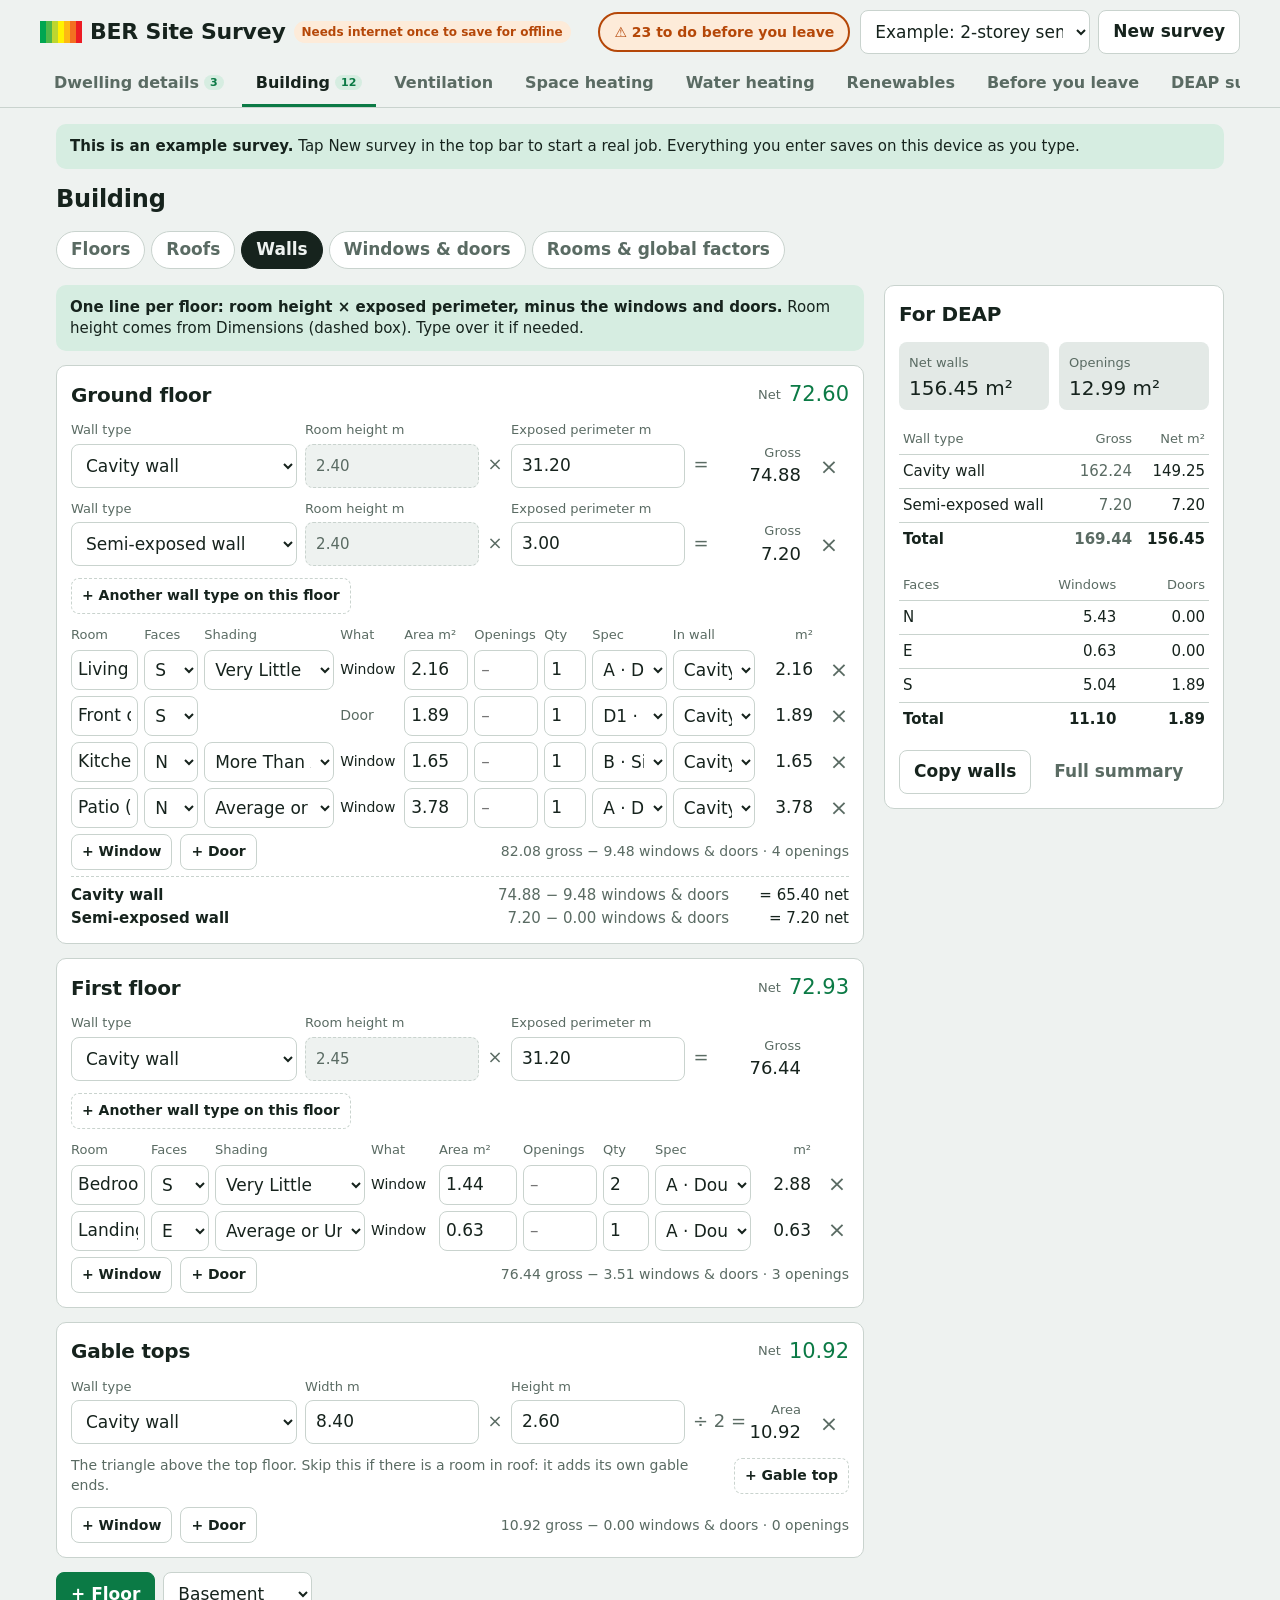
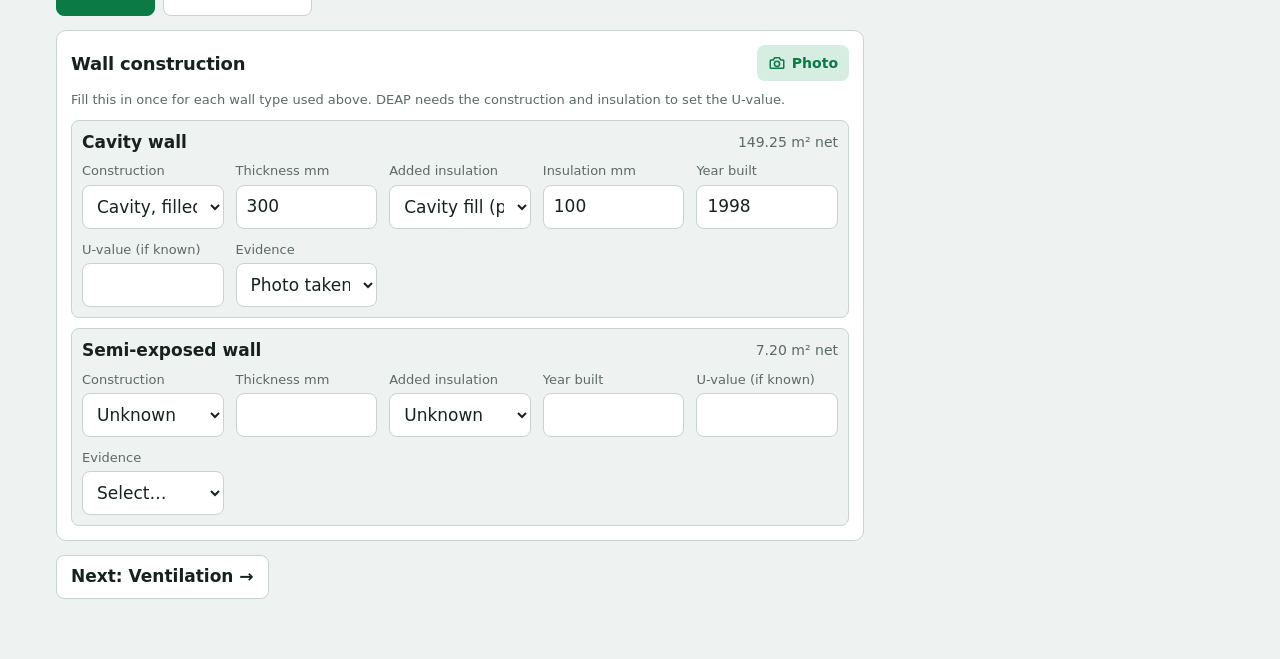
==== commit 09afd506: "Walls: windows and doors net off the wall type they sit in Each floor with more than one wall type n" ====
--- a/index.html
+++ b/index.html
@@ -97,7 +97,12 @@
 .ftbl{display:flex;flex-direction:column;gap:6px}
 #rirSec{scroll-margin-top:200px}
 .oprow{display:grid;grid-template-columns:minmax(0,1fr) 58px 150px 62px 78px 74px 46px minmax(0,1.3fr) 54px 32px;gap:6px;align-items:center}
-.oprow.inw{grid-template-columns:minmax(0,1fr) 54px 146px 58px 70px 64px 42px minmax(0,1.2fr) minmax(0,.8fr) 52px 30px}
+.oprow.inw{grid-template-columns:minmax(0,.9fr) 54px 130px 58px 64px 64px 42px minmax(0,1fr) minmax(0,1.1fr) 52px 30px}
+.bytype{display:flex;flex-direction:column;gap:2px;border-top:1px dashed var(--line);padding-top:8px}
+.btrow{display:grid;grid-template-columns:minmax(0,1fr) auto 110px;gap:10px;align-items:baseline;font-size:15px}
+.btrow .btname{font-weight:600;overflow:hidden;text-overflow:ellipsis;white-space:nowrap}
+.btrow .num:last-child{text-align:right}
+.btrow.bad .num:last-child{color:var(--danger);font-weight:600}
 .oprow select,.oprow input{min-height:40px;padding:6px 6px}
 .oph{font-family:var(--f-body);font-weight:500;font-size:13px;color:var(--muted)}
 .oprow .r{text-align:right}
@@ -316,7 +321,7 @@
       F('eircode','Eircode'),F('county','County'),
       S_('dtype','Dwelling type',['Ground-floor apartment','Mid-floor apartment','Top-floor apartment','End of terrace house','Mid-terrace house','Semi-detached house','Detached house','Maisonette','Basement apartment']),
       N('year','Dwelling age (year built)',{int:1}),
-      B('ext','Is there an extension?'),F('extyear','Extension age (year built)',{show:is('ext','Yes'),hint:'List each, e.g. 1995, 2008'}),
+      B('ext','Is there an extension?'),F('extyear','Extension age (year built)',{show:is('ext','Yes'),hint:'List each in order, e.g. 2018, 2026. Roofs and floors marked Extension 1 get the first year in DEAP, Extension 2 the second.'}),
       N('storeys','No. of storeys',{int:1}),N('rooms','No. of habitable rooms',{int:1})]},
     {title:'Rating',fields:[
       S_('purpose','Purpose of rating',['Sale','Letting','Grant support','New dwelling for owner occupation','Other']),
@@ -551,6 +556,11 @@
 const levelH=(s,lv)=>{const r=(((s.data||{}).dims||{}).storeys||[]).find(x=>x.level===lv);return r?n(r.height):0};
 const opDir=(o,w)=>o.orient||w.orient||'';
 const lastOp={};
+// a room called "Porch" goes in the "Porch 2026" wall, "Kitchen extension" in "Extension 2018"
+const TYPE_STOP=/^(wall|walls|cavity|solid|timber|frame|stud|block|hollow|stone|brick|concrete|insulated|insulation|filled|fill|dry|lined|drylined|external|internal|unknown|type|new|old|the|and|with|of|in|on|to|mm|room|roof)$/i;
+const typeWords=t=>String(t||'').toLowerCase().split(/[^a-z]+/).filter(x=>x.length>2&&!TYPE_STOP.test(x));
+const lineForRoom=(lines,room)=>{const r=String(room||'').toLowerCase();if(!r)return null;return lines.find(w=>typeWords(w.type).some(x=>new RegExp('\\b'+x).test(r)))||null};
+const lineLabel=x=>x.level||x.shape==='tri'?x.type:x.name||x.type;
 function floorLevels(s){
   const st=(((s.data||{}).dims||{}).storeys||[]).map(r=>r.level).filter(l=>l&&!/roof/i.test(l));
   const used=s.walls.filter(w=>w.level).map(w=>w.level);
@@ -612,10 +622,12 @@
   rows.forEach(([w,o])=>{
     const u=k=>e=>{o[k]=e.target.value;save();refresh()};
     const ts=opTypes(o.kind);
+    // moving an opening keeps the row where it is until the next redraw, so typing carries on
+    const inw=multi?el('select',{'aria-label':'In wall',class:'inwall',onchange:e=>{const to=lines.find(x=>x.id===e.target.value),at=lines.find(x=>x.ops.includes(o));if(to&&at&&to!==at){at.ops=at.ops.filter(x=>x!==o);to.ops.push(o);lastOp['in'+lines[0].id]=to.id;save();refresh()}}},lines.map(x=>el('option',{value:x.id,selected:x===w},lineLabel(x)))):null;
     const tsel=el('select',{'aria-label':'Type',onchange:e=>{if(e.target.value==='__new'){const t=newOpType(o.kind);o.t=t.id;toast('Type '+t.code+' added. Describe it on Windows & doors')}else o.t=e.target.value;lastOp[o.kind+'t']=o.t;save();render()}},
       ts.map(t=>el('option',{value:t.id,selected:o.t===t.id},typeLabel(t,o.kind))),el('option',{value:'__new'},'+ New type'));
     box.append(el('div',{class:'oprow'+(multi?' inw':''),'data-op':o.id},
-      el('input',{value:o.name||'',placeholder:'Room','aria-label':'Room',oninput:e=>{o.name=e.target.value;save()}}),
+      el('input',{value:o.name||'',placeholder:'Room','aria-label':'Room',oninput:e=>{o.name=e.target.value;save()},onchange:multi?()=>{const to=lineForRoom(lines,o.name),at=lines.find(x=>x.ops.includes(o));if(to&&at&&to!==at){at.ops=at.ops.filter(x=>x!==o);to.ops.push(o);lastOp['in'+lines[0].id]=to.id;if(inw)inw.value=to.id;save();refresh();toast('In wall set to '+lineLabel(to))}}:null}),
       el('select',{'aria-label':'Faces',onchange:e=>{o.orient=e.target.value;lastOp.orient=o.orient;save();refresh()}},el('option',{value:''},'–'),ORIENTS.map(d=>el('option',{value:d,selected:opDir(o,w)===d},d))),
       o.kind==='door'?el('span',{class:'muted'},''):el('select',{'aria-label':'Overshading',onchange:e=>{o.shade=e.target.value;lastOp.shade=o.shade;save();refresh()}},el('option',{value:''},'–'),WIN_SHADE.map(d=>el('option',{value:d,selected:o.shade===d},d))),
       el('span',{class:o.kind==='door'?'kind door':'kind'},o.kind==='door'?'Door':'Window'),
@@ -623,21 +635,26 @@
       el('input',{inputmode:'numeric',value:o.open||'',placeholder:'–','aria-label':'Openings on each',oninput:u('open')}),
       el('input',{inputmode:'numeric',value:o.qty,'aria-label':'How many',oninput:u('qty')}),
       tsel,
-      multi?el('select',{'aria-label':'In wall',onchange:e=>{const to=lines.find(x=>x.id===e.target.value);if(to&&to!==w){w.ops=w.ops.filter(x=>x!==o);to.ops.push(o);save();render()}}},lines.map(x=>el('option',{value:x.id,selected:x===w},x.level||x.shape==='tri'?x.type:x.name||x.type))):null,
+      inw,
       el('span',{class:'r num','data-oa':o.id},f2(opArea(o))),
-      el('button',{class:'x','aria-label':'Remove '+o.kind,onclick:()=>{w.ops=w.ops.filter(x=>x!==o);save();render()}},'×')));
+      el('button',{class:'x','aria-label':'Remove '+o.kind,onclick:()=>{lines.forEach(x=>{x.ops=x.ops.filter(y=>y!==o)});save();render()}},'×')));
   });
   const add=kind=>()=>{
-    const w=lines[0],ts=opTypes(kind);
+    const w=lines.find(x=>x.id===lastOp['in'+lines[0].id])||lines[0],ts=opTypes(kind);
     const t=ts.find(x=>x.id===lastOp[kind+'t'])||ts[0]||newOpType(kind);
     const o=blankOp(kind,Object.assign({t:t.id,orient:lastOp.orient||dir||''},kind==='window'?{shade:lastOp.shade||'Average or Unknown'}:{}));w.ops.push(o);save();render();
     setTimeout(()=>{const i=document.getElementById('oa-'+o.id);i&&i.focus()},40);
   };
   box.append(el('div',{class:'row'},el('button',{class:'btn small',onclick:add('window')},'+ Window'),el('button',{class:'btn small',onclick:add('door')},'+ Door'),
     el('span',{style:'flex:1'}),el('span',{class:'note num','data-gcalc':lines.map(w=>w.id).join(' ')},groupCalc(lines))));
+  if(multi)box.append(el('div',{class:'bytype','data-bytype':lines.map(w=>w.id).join(' ')},...byTypeRows(lines)));
   return box;
 }
 const groupCalc=ls=>{const k=ls.reduce((a,w)=>a+w.ops.reduce((b,o)=>b+opOpenings(o),0),0);return f2(ls.reduce((a,w)=>a+gross(w),0))+' gross − '+f2(ls.reduce((a,w)=>a+opsArea(w),0))+' windows & doors · '+k+' openings'};
+// each wall type on the floor loses only the windows and doors that sit in it (the In wall column)
+const byTypeRows=ls=>ls.map(w=>el('div',{class:'btrow'+(net(w)<0?' bad':'')},el('span',{class:'btname'},lineLabel(w)),
+  el('span',{class:'num muted'},f2(gross(w))+' − '+f2(opsArea(w))+' windows & doors'),
+  el('span',{class:'num'},'= '+f2(net(w))+' net')));
 const groupNet=ls=>ls.reduce((a,w)=>a+net(w),0);
 function groupCard(title,lines,s,extra,opts){
   const card=el('section',{class:'wall floor'},
@@ -645,7 +662,7 @@
   lines.forEach(w=>card.append(...lineEl(w,s,{del:lines.length>1||(opts&&opts.delAll)})));
   if(extra)card.append(extra);
   if(lines.length)card.append(opsEl(lines,s,opts&&opts.dir));
-  card.append(el('div',{class:'warn','data-warn':lines.map(w=>w.id).join(' '),hidden:groupNet(lines)>=0},'Openings exceed the gross area'));
+  card.append(el('div',{class:'warn','data-warn':lines.map(w=>w.id).join(' '),hidden:!lines.some(w=>net(w)<0)},lines.length>1?'Windows and doors are more than the gross area of one wall type. Check the In wall column.':'Openings exceed the gross area'));
   return card;
 }
 function renderWalls(){
@@ -672,7 +689,9 @@
 // construction details are recorded once per wall type in use (DEAP takes a U-value per wall type)
 const usedTypes=s=>[...new Set(s.walls.filter(w=>gross(w)>0||w.ops.length).map(w=>w.type))];
 // most walls are entered as Unknown, so a new wall type starts there
-const wtData=t=>{const d=dataFor('walltypes');return d[t]||(d[t]={cons:'Unknown',ins:'Unknown'})};
+// a year in the wall type's name ("extension 2018") is its year built, until one is typed in
+const nameYear=t=>{const m=/\b(1[89]\d\d|20\d\d)\b/.exec(String(t||''));return m?m[1]:''};
+const wtData=t=>{const d=dataFor('walltypes'),x=d[t]||(d[t]={cons:'Unknown',ins:'Unknown'});if(!hasVal(x.year)&&nameYear(t))x.year=nameYear(t);return x};
 function wallTypesEl(){
   const s=cur(),types=usedTypes(s);
   const wh={sec:'building',sub:'walls',grp:'Wall construction'};
@@ -1027,7 +1046,10 @@
   if(!s.walls.some(w=>gross(w)>0))add('miss','Wall measurements','building','walls');
   usedTypes(s).forEach(t=>{const d=(s.data.walltypes||{})[t]||{};if(!hasVal(d.cons))add('miss',t+': construction not recorded','building','walls');else if(!hasVal(d.ins)&&!hasVal(d.u))add('miss',t+': insulation or U-value not recorded','building','walls')});
   {const nd=s.walls.reduce((a,w)=>a+w.ops.filter(o=>!opDir(o,w)).length,0);if(nd)add('miss',nd+' window'+(nd>1?'s or doors have':' or door has')+' no direction','building','walls')}
-  s.walls.forEach((w,i)=>{const nm=w.name||'Wall '+(i+1);
+  {const lv=[...new Set(s.walls.filter(w=>w.level&&w.shape!=='tri'&&!w.rir).map(w=>w.level))];
+   lv.forEach(l=>{const ls=s.walls.filter(w=>w.level===l&&w.shape!=='tri'&&!w.rir);if(ls.length<2||!ls.some(w=>w.ops.length))return;
+     ls.forEach(w=>{if(gross(w)>0&&!w.ops.length)add('check',l+': no windows or doors are in the '+w.type+' wall. Set In wall for the ones that sit in it','building','walls')})})}
+  s.walls.forEach((w,i)=>{const nm=w.level&&s.walls.filter(x=>x.level===w.level&&x.shape!=='tri'&&!x.rir).length>1?w.level+', '+w.type:w.name||'Wall '+(i+1);
     if(!(gross(w)>0))add('miss',nm+' has no dimensions','building','walls');
     else if(net(w)<0)add('check',nm+': openings are bigger than the wall','building','walls');
     w.ops.forEach(o=>{if(!(opArea(o)>0))add('miss',nm+': a '+o.kind+' has no size','building','walls')})});
@@ -1035,7 +1057,7 @@
   if(!roofs.length&&!noRoof)add('miss','Roof details','building','roofs');
   roofs.forEach((r,i)=>{if(!n(r.area))add('miss','Roof '+(i+1)+' has no area','building','roofs');if(!hasVal(r.type))add('miss','Roof '+(i+1)+' has no roof type','building','roofs');if(!hasVal(r.ins)&&!hasVal(r.u))add('miss','Roof '+(i+1)+' has no insulation thickness or U-value','building','roofs')});
   if(!floors.length&&!noFloor)add('miss','Heat loss floors','building','dims');
-  floors.forEach((r,i)=>{if(!n(r.area))add('miss','Floor '+(i+1)+' has no area','building','dims');if(/Solid|Suspended/.test(r.type||'')&&!n(r.perim))add('miss','Floor '+(i+1)+' has no exposed perimeter','building','dims')});
+  floors.forEach((r,i)=>{if(!n(r.area))add('miss','Floor '+(i+1)+' has no area','building','dims');if(!hasVal(r.type))add('miss','Floor '+(i+1)+' has no floor type','building','dims');if(/Solid|Suspended/.test(r.type||'')&&!n(r.perim))add('miss','Floor '+(i+1)+' has no exposed perimeter','building','dims')});
   const gf=st.find(x=>/Ground/.test(x.level||'')),top=st[st.length-1];
   const fA=floors.reduce((a,x)=>a+n(x.area),0),rA=roofs.reduce((a,x)=>a+n(x.area),0);
   if(gf&&n(gf.area)&&fA&&Math.abs(fA-n(gf.area))/n(gf.area)>0.15)add('check','Floor area ('+f2(fA)+' m²) differs from the ground floor area ('+f2(n(gf.area))+' m²) by more than 15%','building','dims');
@@ -1693,7 +1715,8 @@
   document.querySelectorAll('[data-gross]').forEach(e=>{const w=s.walls.find(x=>x.id===e.dataset.gross);if(w)e.textContent=f2(gross(w))});
   document.querySelectorAll('[data-gnet]').forEach(e=>e.textContent=f2(groupNet(ws(e.dataset.gnet))));
   document.querySelectorAll('[data-gcalc]').forEach(e=>e.textContent=groupCalc(ws(e.dataset.gcalc)));
-  document.querySelectorAll('[data-warn]').forEach(e=>e.hidden=groupNet(ws(e.dataset.warn))>=0);
+  document.querySelectorAll('[data-bytype]').forEach(e=>e.replaceChildren(...byTypeRows(ws(e.dataset.bytype))));
+  document.querySelectorAll('[data-warn]').forEach(e=>e.hidden=!ws(e.dataset.warn).some(w=>net(w)<0));
   s.walls.forEach(w=>w.ops.forEach(o=>{const e=document.querySelector('[data-oa="'+o.id+'"]');if(e)e.textContent=f2(opArea(o))}));
   const p=$('#panel');if(p)p.replaceWith(summaryPanel(true));
   document.querySelectorAll('[data-fcalc]').forEach(e=>{const fn=CALCS[e.dataset.fcalc];if(fn)e.textContent=fn()});
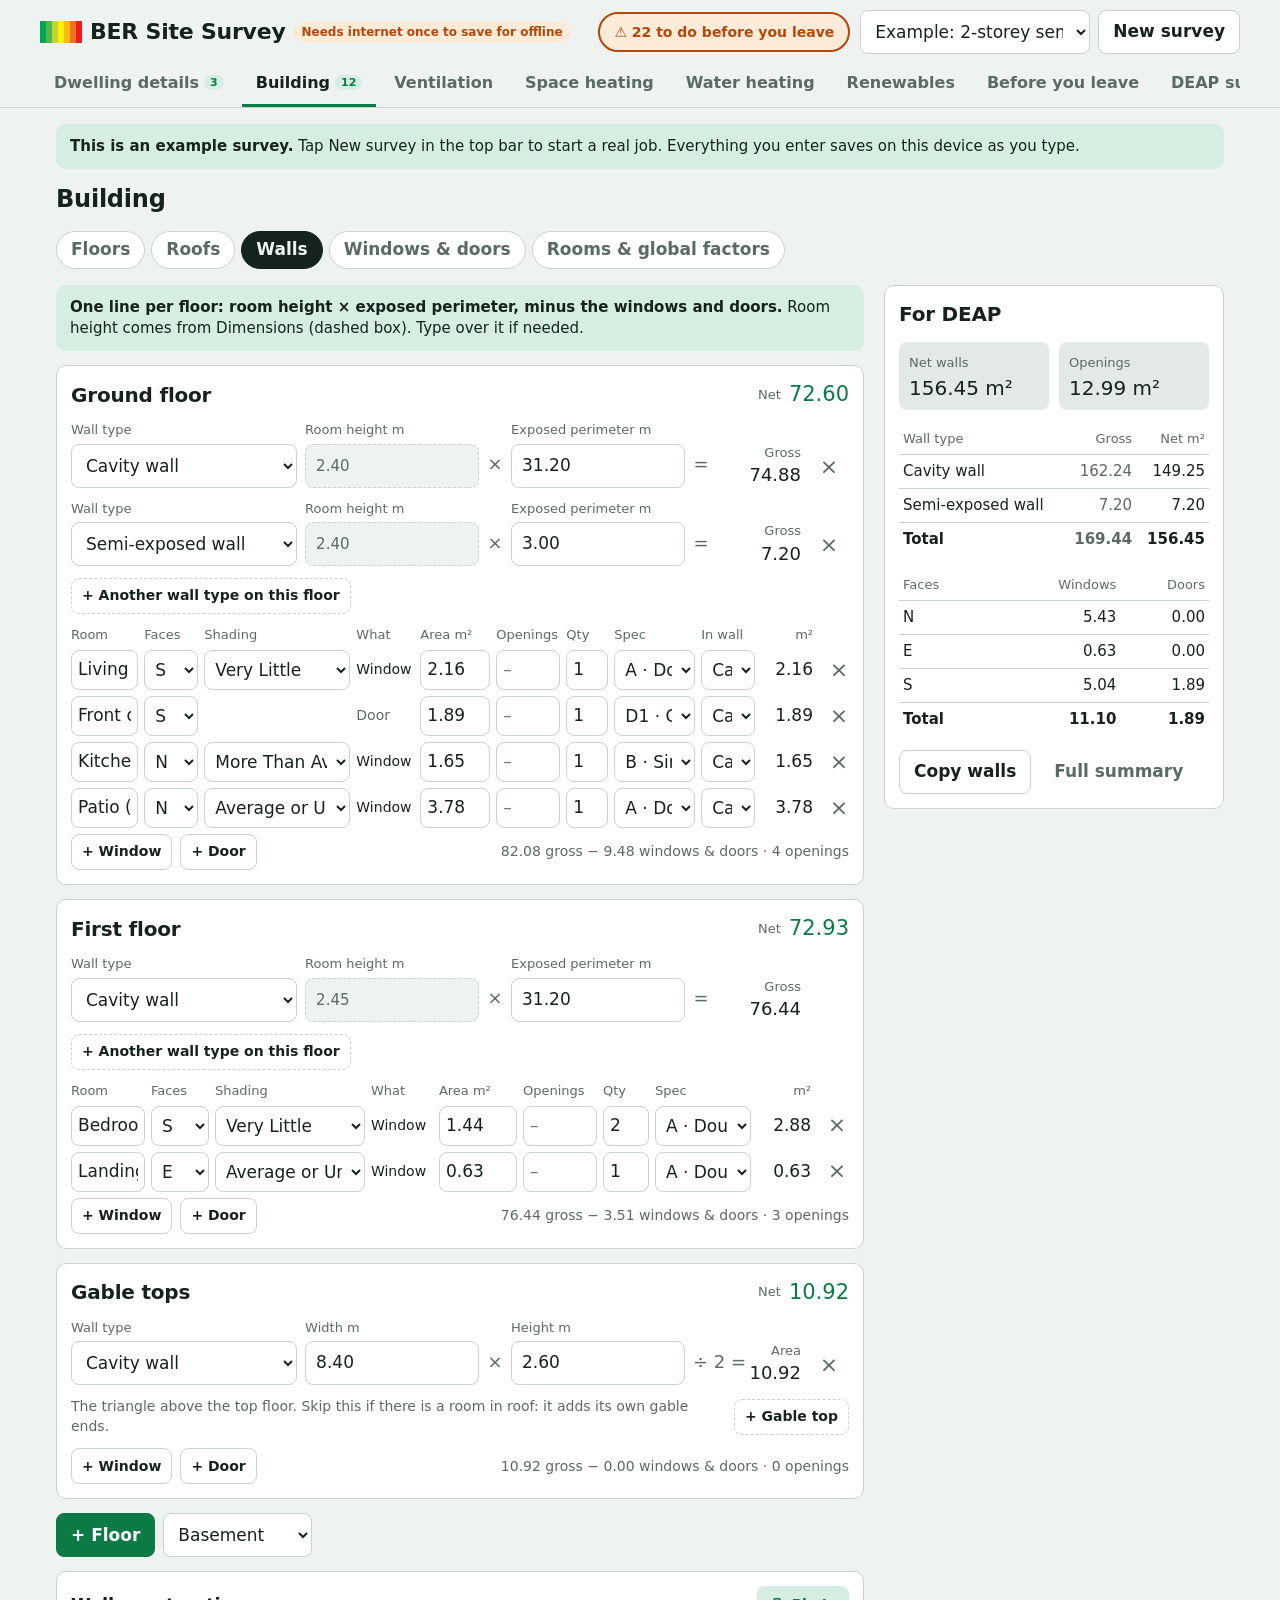
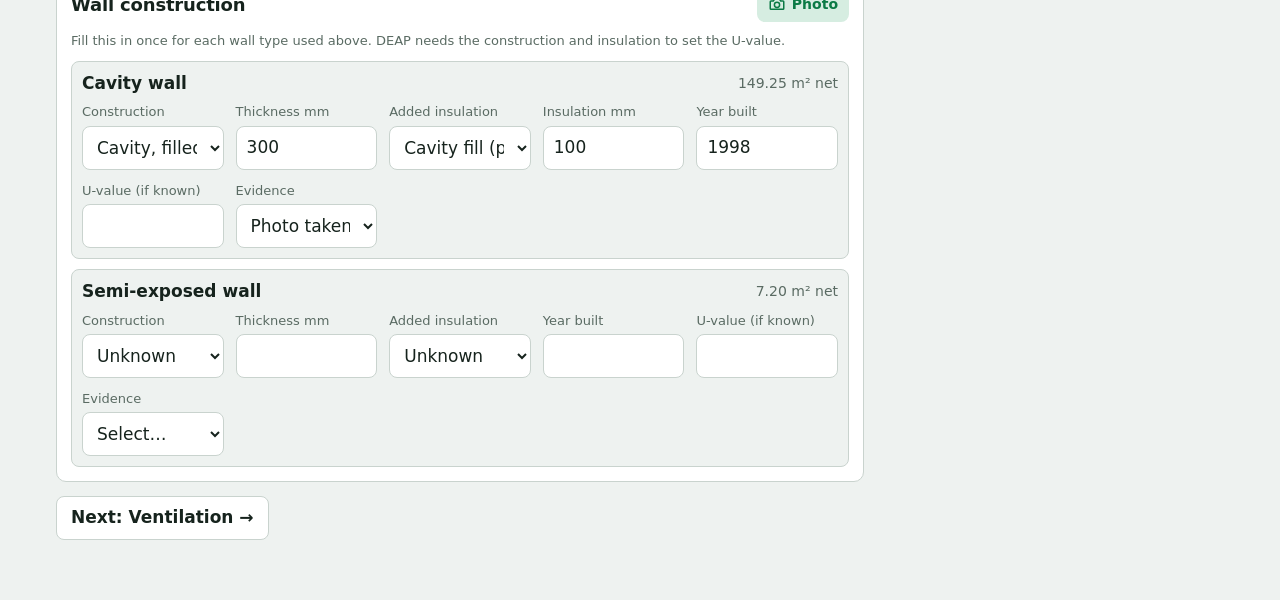
==== commit 15e20a6f: "Merge pull request #21 from Greenfieldspaces/wall-type-years Own year for extension walls, roofs and" ====
--- a/index.html
+++ b/index.html
@@ -97,12 +97,7 @@
 .ftbl{display:flex;flex-direction:column;gap:6px}
 #rirSec{scroll-margin-top:200px}
 .oprow{display:grid;grid-template-columns:minmax(0,1fr) 58px 150px 62px 78px 74px 46px minmax(0,1.3fr) 54px 32px;gap:6px;align-items:center}
-.oprow.inw{grid-template-columns:minmax(0,.9fr) 54px 130px 58px 64px 64px 42px minmax(0,1fr) minmax(0,1.1fr) 52px 30px}
-.bytype{display:flex;flex-direction:column;gap:2px;border-top:1px dashed var(--line);padding-top:8px}
-.btrow{display:grid;grid-template-columns:minmax(0,1fr) auto 110px;gap:10px;align-items:baseline;font-size:15px}
-.btrow .btname{font-weight:600;overflow:hidden;text-overflow:ellipsis;white-space:nowrap}
-.btrow .num:last-child{text-align:right}
-.btrow.bad .num:last-child{color:var(--danger);font-weight:600}
+.oprow.inw{grid-template-columns:minmax(0,1fr) 54px 146px 58px 70px 64px 42px minmax(0,1.2fr) minmax(0,.8fr) 52px 30px}
 .oprow select,.oprow input{min-height:40px;padding:6px 6px}
 .oph{font-family:var(--f-body);font-weight:500;font-size:13px;color:var(--muted)}
 .oprow .r{text-align:right}
@@ -556,11 +551,6 @@
 const levelH=(s,lv)=>{const r=(((s.data||{}).dims||{}).storeys||[]).find(x=>x.level===lv);return r?n(r.height):0};
 const opDir=(o,w)=>o.orient||w.orient||'';
 const lastOp={};
-// a room called "Porch" goes in the "Porch 2026" wall, "Kitchen extension" in "Extension 2018"
-const TYPE_STOP=/^(wall|walls|cavity|solid|timber|frame|stud|block|hollow|stone|brick|concrete|insulated|insulation|filled|fill|dry|lined|drylined|external|internal|unknown|type|new|old|the|and|with|of|in|on|to|mm|room|roof)$/i;
-const typeWords=t=>String(t||'').toLowerCase().split(/[^a-z]+/).filter(x=>x.length>2&&!TYPE_STOP.test(x));
-const lineForRoom=(lines,room)=>{const r=String(room||'').toLowerCase();if(!r)return null;return lines.find(w=>typeWords(w.type).some(x=>new RegExp('\\b'+x).test(r)))||null};
-const lineLabel=x=>x.level||x.shape==='tri'?x.type:x.name||x.type;
 function floorLevels(s){
   const st=(((s.data||{}).dims||{}).storeys||[]).map(r=>r.level).filter(l=>l&&!/roof/i.test(l));
   const used=s.walls.filter(w=>w.level).map(w=>w.level);
@@ -622,12 +612,10 @@
   rows.forEach(([w,o])=>{
     const u=k=>e=>{o[k]=e.target.value;save();refresh()};
     const ts=opTypes(o.kind);
-    // moving an opening keeps the row where it is until the next redraw, so typing carries on
-    const inw=multi?el('select',{'aria-label':'In wall',class:'inwall',onchange:e=>{const to=lines.find(x=>x.id===e.target.value),at=lines.find(x=>x.ops.includes(o));if(to&&at&&to!==at){at.ops=at.ops.filter(x=>x!==o);to.ops.push(o);lastOp['in'+lines[0].id]=to.id;save();refresh()}}},lines.map(x=>el('option',{value:x.id,selected:x===w},lineLabel(x)))):null;
     const tsel=el('select',{'aria-label':'Type',onchange:e=>{if(e.target.value==='__new'){const t=newOpType(o.kind);o.t=t.id;toast('Type '+t.code+' added. Describe it on Windows & doors')}else o.t=e.target.value;lastOp[o.kind+'t']=o.t;save();render()}},
       ts.map(t=>el('option',{value:t.id,selected:o.t===t.id},typeLabel(t,o.kind))),el('option',{value:'__new'},'+ New type'));
     box.append(el('div',{class:'oprow'+(multi?' inw':''),'data-op':o.id},
-      el('input',{value:o.name||'',placeholder:'Room','aria-label':'Room',oninput:e=>{o.name=e.target.value;save()},onchange:multi?()=>{const to=lineForRoom(lines,o.name),at=lines.find(x=>x.ops.includes(o));if(to&&at&&to!==at){at.ops=at.ops.filter(x=>x!==o);to.ops.push(o);lastOp['in'+lines[0].id]=to.id;if(inw)inw.value=to.id;save();refresh();toast('In wall set to '+lineLabel(to))}}:null}),
+      el('input',{value:o.name||'',placeholder:'Room','aria-label':'Room',oninput:e=>{o.name=e.target.value;save()}}),
       el('select',{'aria-label':'Faces',onchange:e=>{o.orient=e.target.value;lastOp.orient=o.orient;save();refresh()}},el('option',{value:''},'–'),ORIENTS.map(d=>el('option',{value:d,selected:opDir(o,w)===d},d))),
       o.kind==='door'?el('span',{class:'muted'},''):el('select',{'aria-label':'Overshading',onchange:e=>{o.shade=e.target.value;lastOp.shade=o.shade;save();refresh()}},el('option',{value:''},'–'),WIN_SHADE.map(d=>el('option',{value:d,selected:o.shade===d},d))),
       el('span',{class:o.kind==='door'?'kind door':'kind'},o.kind==='door'?'Door':'Window'),
@@ -635,26 +623,21 @@
       el('input',{inputmode:'numeric',value:o.open||'',placeholder:'–','aria-label':'Openings on each',oninput:u('open')}),
       el('input',{inputmode:'numeric',value:o.qty,'aria-label':'How many',oninput:u('qty')}),
       tsel,
-      inw,
+      multi?el('select',{'aria-label':'In wall',onchange:e=>{const to=lines.find(x=>x.id===e.target.value);if(to&&to!==w){w.ops=w.ops.filter(x=>x!==o);to.ops.push(o);save();render()}}},lines.map(x=>el('option',{value:x.id,selected:x===w},x.level||x.shape==='tri'?x.type:x.name||x.type))):null,
       el('span',{class:'r num','data-oa':o.id},f2(opArea(o))),
-      el('button',{class:'x','aria-label':'Remove '+o.kind,onclick:()=>{lines.forEach(x=>{x.ops=x.ops.filter(y=>y!==o)});save();render()}},'×')));
+      el('button',{class:'x','aria-label':'Remove '+o.kind,onclick:()=>{w.ops=w.ops.filter(x=>x!==o);save();render()}},'×')));
   });
   const add=kind=>()=>{
-    const w=lines.find(x=>x.id===lastOp['in'+lines[0].id])||lines[0],ts=opTypes(kind);
+    const w=lines[0],ts=opTypes(kind);
     const t=ts.find(x=>x.id===lastOp[kind+'t'])||ts[0]||newOpType(kind);
     const o=blankOp(kind,Object.assign({t:t.id,orient:lastOp.orient||dir||''},kind==='window'?{shade:lastOp.shade||'Average or Unknown'}:{}));w.ops.push(o);save();render();
     setTimeout(()=>{const i=document.getElementById('oa-'+o.id);i&&i.focus()},40);
   };
   box.append(el('div',{class:'row'},el('button',{class:'btn small',onclick:add('window')},'+ Window'),el('button',{class:'btn small',onclick:add('door')},'+ Door'),
     el('span',{style:'flex:1'}),el('span',{class:'note num','data-gcalc':lines.map(w=>w.id).join(' ')},groupCalc(lines))));
-  if(multi)box.append(el('div',{class:'bytype','data-bytype':lines.map(w=>w.id).join(' ')},...byTypeRows(lines)));
   return box;
 }
 const groupCalc=ls=>{const k=ls.reduce((a,w)=>a+w.ops.reduce((b,o)=>b+opOpenings(o),0),0);return f2(ls.reduce((a,w)=>a+gross(w),0))+' gross − '+f2(ls.reduce((a,w)=>a+opsArea(w),0))+' windows & doors · '+k+' openings'};
-// each wall type on the floor loses only the windows and doors that sit in it (the In wall column)
-const byTypeRows=ls=>ls.map(w=>el('div',{class:'btrow'+(net(w)<0?' bad':'')},el('span',{class:'btname'},lineLabel(w)),
-  el('span',{class:'num muted'},f2(gross(w))+' − '+f2(opsArea(w))+' windows & doors'),
-  el('span',{class:'num'},'= '+f2(net(w))+' net')));
 const groupNet=ls=>ls.reduce((a,w)=>a+net(w),0);
 function groupCard(title,lines,s,extra,opts){
   const card=el('section',{class:'wall floor'},
@@ -662,7 +645,7 @@
   lines.forEach(w=>card.append(...lineEl(w,s,{del:lines.length>1||(opts&&opts.delAll)})));
   if(extra)card.append(extra);
   if(lines.length)card.append(opsEl(lines,s,opts&&opts.dir));
-  card.append(el('div',{class:'warn','data-warn':lines.map(w=>w.id).join(' '),hidden:!lines.some(w=>net(w)<0)},lines.length>1?'Windows and doors are more than the gross area of one wall type. Check the In wall column.':'Openings exceed the gross area'));
+  card.append(el('div',{class:'warn','data-warn':lines.map(w=>w.id).join(' '),hidden:groupNet(lines)>=0},'Openings exceed the gross area'));
   return card;
 }
 function renderWalls(){
@@ -1046,10 +1029,7 @@
   if(!s.walls.some(w=>gross(w)>0))add('miss','Wall measurements','building','walls');
   usedTypes(s).forEach(t=>{const d=(s.data.walltypes||{})[t]||{};if(!hasVal(d.cons))add('miss',t+': construction not recorded','building','walls');else if(!hasVal(d.ins)&&!hasVal(d.u))add('miss',t+': insulation or U-value not recorded','building','walls')});
   {const nd=s.walls.reduce((a,w)=>a+w.ops.filter(o=>!opDir(o,w)).length,0);if(nd)add('miss',nd+' window'+(nd>1?'s or doors have':' or door has')+' no direction','building','walls')}
-  {const lv=[...new Set(s.walls.filter(w=>w.level&&w.shape!=='tri'&&!w.rir).map(w=>w.level))];
-   lv.forEach(l=>{const ls=s.walls.filter(w=>w.level===l&&w.shape!=='tri'&&!w.rir);if(ls.length<2||!ls.some(w=>w.ops.length))return;
-     ls.forEach(w=>{if(gross(w)>0&&!w.ops.length)add('check',l+': no windows or doors are in the '+w.type+' wall. Set In wall for the ones that sit in it','building','walls')})})}
-  s.walls.forEach((w,i)=>{const nm=w.level&&s.walls.filter(x=>x.level===w.level&&x.shape!=='tri'&&!x.rir).length>1?w.level+', '+w.type:w.name||'Wall '+(i+1);
+  s.walls.forEach((w,i)=>{const nm=w.name||'Wall '+(i+1);
     if(!(gross(w)>0))add('miss',nm+' has no dimensions','building','walls');
     else if(net(w)<0)add('check',nm+': openings are bigger than the wall','building','walls');
     w.ops.forEach(o=>{if(!(opArea(o)>0))add('miss',nm+': a '+o.kind+' has no size','building','walls')})});
@@ -1715,8 +1695,7 @@
   document.querySelectorAll('[data-gross]').forEach(e=>{const w=s.walls.find(x=>x.id===e.dataset.gross);if(w)e.textContent=f2(gross(w))});
   document.querySelectorAll('[data-gnet]').forEach(e=>e.textContent=f2(groupNet(ws(e.dataset.gnet))));
   document.querySelectorAll('[data-gcalc]').forEach(e=>e.textContent=groupCalc(ws(e.dataset.gcalc)));
-  document.querySelectorAll('[data-bytype]').forEach(e=>e.replaceChildren(...byTypeRows(ws(e.dataset.bytype))));
-  document.querySelectorAll('[data-warn]').forEach(e=>e.hidden=!ws(e.dataset.warn).some(w=>net(w)<0));
+  document.querySelectorAll('[data-warn]').forEach(e=>e.hidden=groupNet(ws(e.dataset.warn))>=0);
   s.walls.forEach(w=>w.ops.forEach(o=>{const e=document.querySelector('[data-oa="'+o.id+'"]');if(e)e.textContent=f2(opArea(o))}));
   const p=$('#panel');if(p)p.replaceWith(summaryPanel(true));
   document.querySelectorAll('[data-fcalc]').forEach(e=>{const fn=CALCS[e.dataset.fcalc];if(fn)e.textContent=fn()});
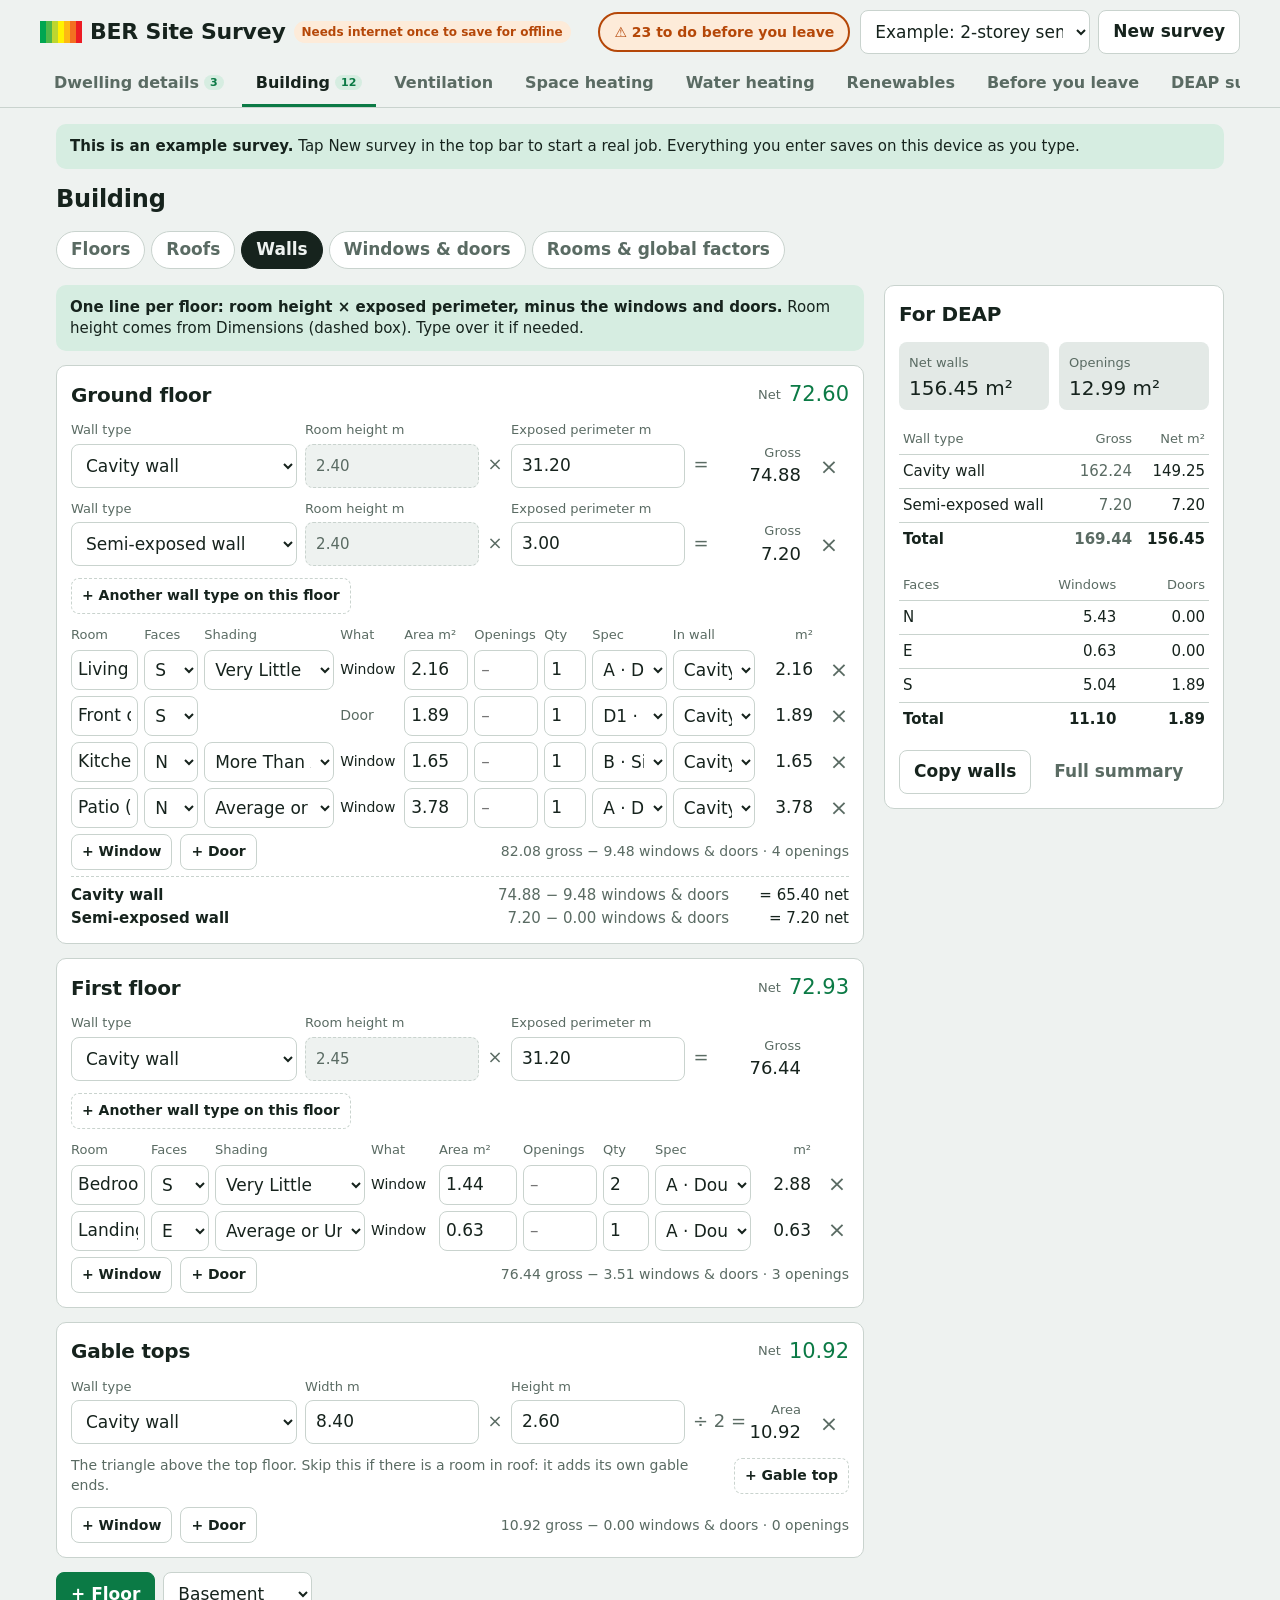
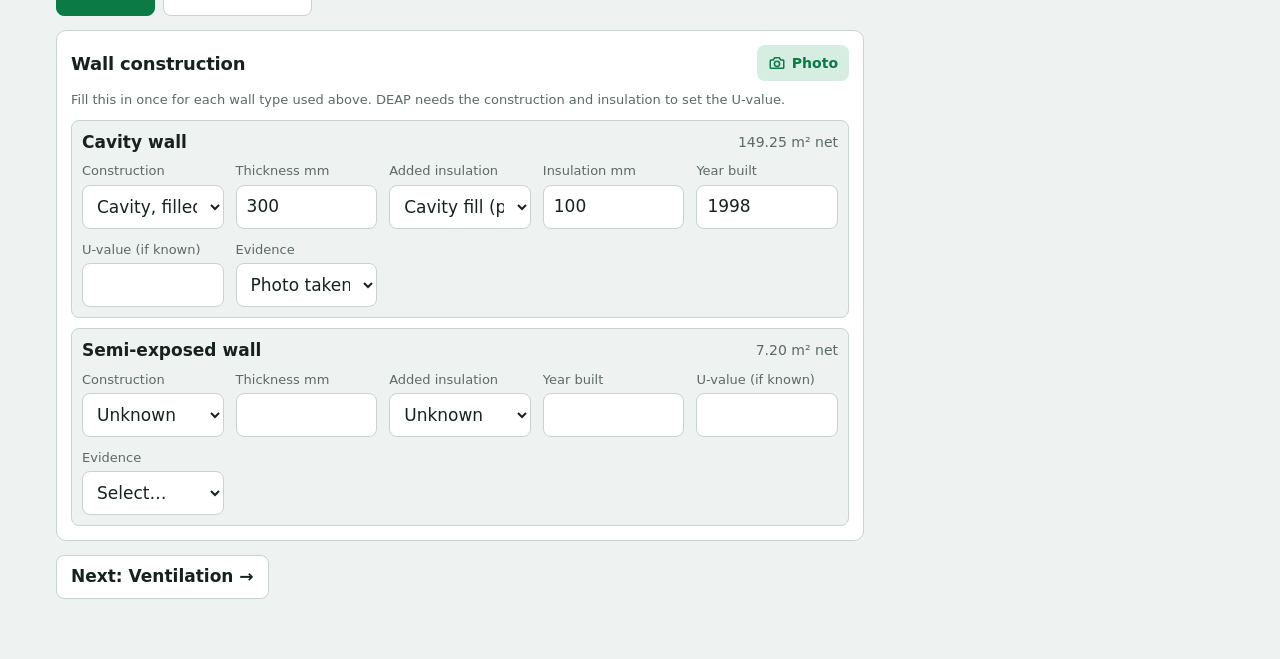
==== commit d44bfecb: "Merge pull request #22 from Greenfieldspaces/wall-openings-by-type Walls: windows and doors net off " ====
--- a/index.html
+++ b/index.html
@@ -97,7 +97,12 @@
 .ftbl{display:flex;flex-direction:column;gap:6px}
 #rirSec{scroll-margin-top:200px}
 .oprow{display:grid;grid-template-columns:minmax(0,1fr) 58px 150px 62px 78px 74px 46px minmax(0,1.3fr) 54px 32px;gap:6px;align-items:center}
-.oprow.inw{grid-template-columns:minmax(0,1fr) 54px 146px 58px 70px 64px 42px minmax(0,1.2fr) minmax(0,.8fr) 52px 30px}
+.oprow.inw{grid-template-columns:minmax(0,.9fr) 54px 130px 58px 64px 64px 42px minmax(0,1fr) minmax(0,1.1fr) 52px 30px}
+.bytype{display:flex;flex-direction:column;gap:2px;border-top:1px dashed var(--line);padding-top:8px}
+.btrow{display:grid;grid-template-columns:minmax(0,1fr) auto 110px;gap:10px;align-items:baseline;font-size:15px}
+.btrow .btname{font-weight:600;overflow:hidden;text-overflow:ellipsis;white-space:nowrap}
+.btrow .num:last-child{text-align:right}
+.btrow.bad .num:last-child{color:var(--danger);font-weight:600}
 .oprow select,.oprow input{min-height:40px;padding:6px 6px}
 .oph{font-family:var(--f-body);font-weight:500;font-size:13px;color:var(--muted)}
 .oprow .r{text-align:right}
@@ -551,6 +556,11 @@
 const levelH=(s,lv)=>{const r=(((s.data||{}).dims||{}).storeys||[]).find(x=>x.level===lv);return r?n(r.height):0};
 const opDir=(o,w)=>o.orient||w.orient||'';
 const lastOp={};
+// a room called "Porch" goes in the "Porch 2026" wall, "Kitchen extension" in "Extension 2018"
+const TYPE_STOP=/^(wall|walls|cavity|solid|timber|frame|stud|block|hollow|stone|brick|concrete|insulated|insulation|filled|fill|dry|lined|drylined|external|internal|unknown|type|new|old|the|and|with|of|in|on|to|mm|room|roof)$/i;
+const typeWords=t=>String(t||'').toLowerCase().split(/[^a-z]+/).filter(x=>x.length>2&&!TYPE_STOP.test(x));
+const lineForRoom=(lines,room)=>{const r=String(room||'').toLowerCase();if(!r)return null;return lines.find(w=>typeWords(w.type).some(x=>new RegExp('\\b'+x).test(r)))||null};
+const lineLabel=x=>x.level||x.shape==='tri'?x.type:x.name||x.type;
 function floorLevels(s){
   const st=(((s.data||{}).dims||{}).storeys||[]).map(r=>r.level).filter(l=>l&&!/roof/i.test(l));
   const used=s.walls.filter(w=>w.level).map(w=>w.level);
@@ -612,10 +622,12 @@
   rows.forEach(([w,o])=>{
     const u=k=>e=>{o[k]=e.target.value;save();refresh()};
     const ts=opTypes(o.kind);
+    // moving an opening keeps the row where it is until the next redraw, so typing carries on
+    const inw=multi?el('select',{'aria-label':'In wall',class:'inwall',onchange:e=>{const to=lines.find(x=>x.id===e.target.value),at=lines.find(x=>x.ops.includes(o));if(to&&at&&to!==at){at.ops=at.ops.filter(x=>x!==o);to.ops.push(o);lastOp['in'+lines[0].id]=to.id;save();refresh()}}},lines.map(x=>el('option',{value:x.id,selected:x===w},lineLabel(x)))):null;
     const tsel=el('select',{'aria-label':'Type',onchange:e=>{if(e.target.value==='__new'){const t=newOpType(o.kind);o.t=t.id;toast('Type '+t.code+' added. Describe it on Windows & doors')}else o.t=e.target.value;lastOp[o.kind+'t']=o.t;save();render()}},
       ts.map(t=>el('option',{value:t.id,selected:o.t===t.id},typeLabel(t,o.kind))),el('option',{value:'__new'},'+ New type'));
     box.append(el('div',{class:'oprow'+(multi?' inw':''),'data-op':o.id},
-      el('input',{value:o.name||'',placeholder:'Room','aria-label':'Room',oninput:e=>{o.name=e.target.value;save()}}),
+      el('input',{value:o.name||'',placeholder:'Room','aria-label':'Room',oninput:e=>{o.name=e.target.value;save()},onchange:multi?()=>{const to=lineForRoom(lines,o.name),at=lines.find(x=>x.ops.includes(o));if(to&&at&&to!==at){at.ops=at.ops.filter(x=>x!==o);to.ops.push(o);lastOp['in'+lines[0].id]=to.id;if(inw)inw.value=to.id;save();refresh();toast('In wall set to '+lineLabel(to))}}:null}),
       el('select',{'aria-label':'Faces',onchange:e=>{o.orient=e.target.value;lastOp.orient=o.orient;save();refresh()}},el('option',{value:''},'–'),ORIENTS.map(d=>el('option',{value:d,selected:opDir(o,w)===d},d))),
       o.kind==='door'?el('span',{class:'muted'},''):el('select',{'aria-label':'Overshading',onchange:e=>{o.shade=e.target.value;lastOp.shade=o.shade;save();refresh()}},el('option',{value:''},'–'),WIN_SHADE.map(d=>el('option',{value:d,selected:o.shade===d},d))),
       el('span',{class:o.kind==='door'?'kind door':'kind'},o.kind==='door'?'Door':'Window'),
@@ -623,21 +635,26 @@
       el('input',{inputmode:'numeric',value:o.open||'',placeholder:'–','aria-label':'Openings on each',oninput:u('open')}),
       el('input',{inputmode:'numeric',value:o.qty,'aria-label':'How many',oninput:u('qty')}),
       tsel,
-      multi?el('select',{'aria-label':'In wall',onchange:e=>{const to=lines.find(x=>x.id===e.target.value);if(to&&to!==w){w.ops=w.ops.filter(x=>x!==o);to.ops.push(o);save();render()}}},lines.map(x=>el('option',{value:x.id,selected:x===w},x.level||x.shape==='tri'?x.type:x.name||x.type))):null,
+      inw,
       el('span',{class:'r num','data-oa':o.id},f2(opArea(o))),
-      el('button',{class:'x','aria-label':'Remove '+o.kind,onclick:()=>{w.ops=w.ops.filter(x=>x!==o);save();render()}},'×')));
+      el('button',{class:'x','aria-label':'Remove '+o.kind,onclick:()=>{lines.forEach(x=>{x.ops=x.ops.filter(y=>y!==o)});save();render()}},'×')));
   });
   const add=kind=>()=>{
-    const w=lines[0],ts=opTypes(kind);
+    const w=lines.find(x=>x.id===lastOp['in'+lines[0].id])||lines[0],ts=opTypes(kind);
     const t=ts.find(x=>x.id===lastOp[kind+'t'])||ts[0]||newOpType(kind);
     const o=blankOp(kind,Object.assign({t:t.id,orient:lastOp.orient||dir||''},kind==='window'?{shade:lastOp.shade||'Average or Unknown'}:{}));w.ops.push(o);save();render();
     setTimeout(()=>{const i=document.getElementById('oa-'+o.id);i&&i.focus()},40);
   };
   box.append(el('div',{class:'row'},el('button',{class:'btn small',onclick:add('window')},'+ Window'),el('button',{class:'btn small',onclick:add('door')},'+ Door'),
     el('span',{style:'flex:1'}),el('span',{class:'note num','data-gcalc':lines.map(w=>w.id).join(' ')},groupCalc(lines))));
+  if(multi)box.append(el('div',{class:'bytype','data-bytype':lines.map(w=>w.id).join(' ')},...byTypeRows(lines)));
   return box;
 }
 const groupCalc=ls=>{const k=ls.reduce((a,w)=>a+w.ops.reduce((b,o)=>b+opOpenings(o),0),0);return f2(ls.reduce((a,w)=>a+gross(w),0))+' gross − '+f2(ls.reduce((a,w)=>a+opsArea(w),0))+' windows & doors · '+k+' openings'};
+// each wall type on the floor loses only the windows and doors that sit in it (the In wall column)
+const byTypeRows=ls=>ls.map(w=>el('div',{class:'btrow'+(net(w)<0?' bad':'')},el('span',{class:'btname'},lineLabel(w)),
+  el('span',{class:'num muted'},f2(gross(w))+' − '+f2(opsArea(w))+' windows & doors'),
+  el('span',{class:'num'},'= '+f2(net(w))+' net')));
 const groupNet=ls=>ls.reduce((a,w)=>a+net(w),0);
 function groupCard(title,lines,s,extra,opts){
   const card=el('section',{class:'wall floor'},
@@ -645,7 +662,7 @@
   lines.forEach(w=>card.append(...lineEl(w,s,{del:lines.length>1||(opts&&opts.delAll)})));
   if(extra)card.append(extra);
   if(lines.length)card.append(opsEl(lines,s,opts&&opts.dir));
-  card.append(el('div',{class:'warn','data-warn':lines.map(w=>w.id).join(' '),hidden:groupNet(lines)>=0},'Openings exceed the gross area'));
+  card.append(el('div',{class:'warn','data-warn':lines.map(w=>w.id).join(' '),hidden:!lines.some(w=>net(w)<0)},lines.length>1?'Windows and doors are more than the gross area of one wall type. Check the In wall column.':'Openings exceed the gross area'));
   return card;
 }
 function renderWalls(){
@@ -1029,7 +1046,10 @@
   if(!s.walls.some(w=>gross(w)>0))add('miss','Wall measurements','building','walls');
   usedTypes(s).forEach(t=>{const d=(s.data.walltypes||{})[t]||{};if(!hasVal(d.cons))add('miss',t+': construction not recorded','building','walls');else if(!hasVal(d.ins)&&!hasVal(d.u))add('miss',t+': insulation or U-value not recorded','building','walls')});
   {const nd=s.walls.reduce((a,w)=>a+w.ops.filter(o=>!opDir(o,w)).length,0);if(nd)add('miss',nd+' window'+(nd>1?'s or doors have':' or door has')+' no direction','building','walls')}
-  s.walls.forEach((w,i)=>{const nm=w.name||'Wall '+(i+1);
+  {const lv=[...new Set(s.walls.filter(w=>w.level&&w.shape!=='tri'&&!w.rir).map(w=>w.level))];
+   lv.forEach(l=>{const ls=s.walls.filter(w=>w.level===l&&w.shape!=='tri'&&!w.rir);if(ls.length<2||!ls.some(w=>w.ops.length))return;
+     ls.forEach(w=>{if(gross(w)>0&&!w.ops.length)add('check',l+': no windows or doors are in the '+w.type+' wall. Set In wall for the ones that sit in it','building','walls')})})}
+  s.walls.forEach((w,i)=>{const nm=w.level&&s.walls.filter(x=>x.level===w.level&&x.shape!=='tri'&&!x.rir).length>1?w.level+', '+w.type:w.name||'Wall '+(i+1);
     if(!(gross(w)>0))add('miss',nm+' has no dimensions','building','walls');
     else if(net(w)<0)add('check',nm+': openings are bigger than the wall','building','walls');
     w.ops.forEach(o=>{if(!(opArea(o)>0))add('miss',nm+': a '+o.kind+' has no size','building','walls')})});
@@ -1695,7 +1715,8 @@
   document.querySelectorAll('[data-gross]').forEach(e=>{const w=s.walls.find(x=>x.id===e.dataset.gross);if(w)e.textContent=f2(gross(w))});
   document.querySelectorAll('[data-gnet]').forEach(e=>e.textContent=f2(groupNet(ws(e.dataset.gnet))));
   document.querySelectorAll('[data-gcalc]').forEach(e=>e.textContent=groupCalc(ws(e.dataset.gcalc)));
-  document.querySelectorAll('[data-warn]').forEach(e=>e.hidden=groupNet(ws(e.dataset.warn))>=0);
+  document.querySelectorAll('[data-bytype]').forEach(e=>e.replaceChildren(...byTypeRows(ws(e.dataset.bytype))));
+  document.querySelectorAll('[data-warn]').forEach(e=>e.hidden=!ws(e.dataset.warn).some(w=>net(w)<0));
   s.walls.forEach(w=>w.ops.forEach(o=>{const e=document.querySelector('[data-oa="'+o.id+'"]');if(e)e.textContent=f2(opArea(o))}));
   const p=$('#panel');if(p)p.replaceWith(summaryPanel(true));
   document.querySelectorAll('[data-fcalc]').forEach(e=>{const fn=CALCS[e.dataset.fcalc];if(fn)e.textContent=fn()});
